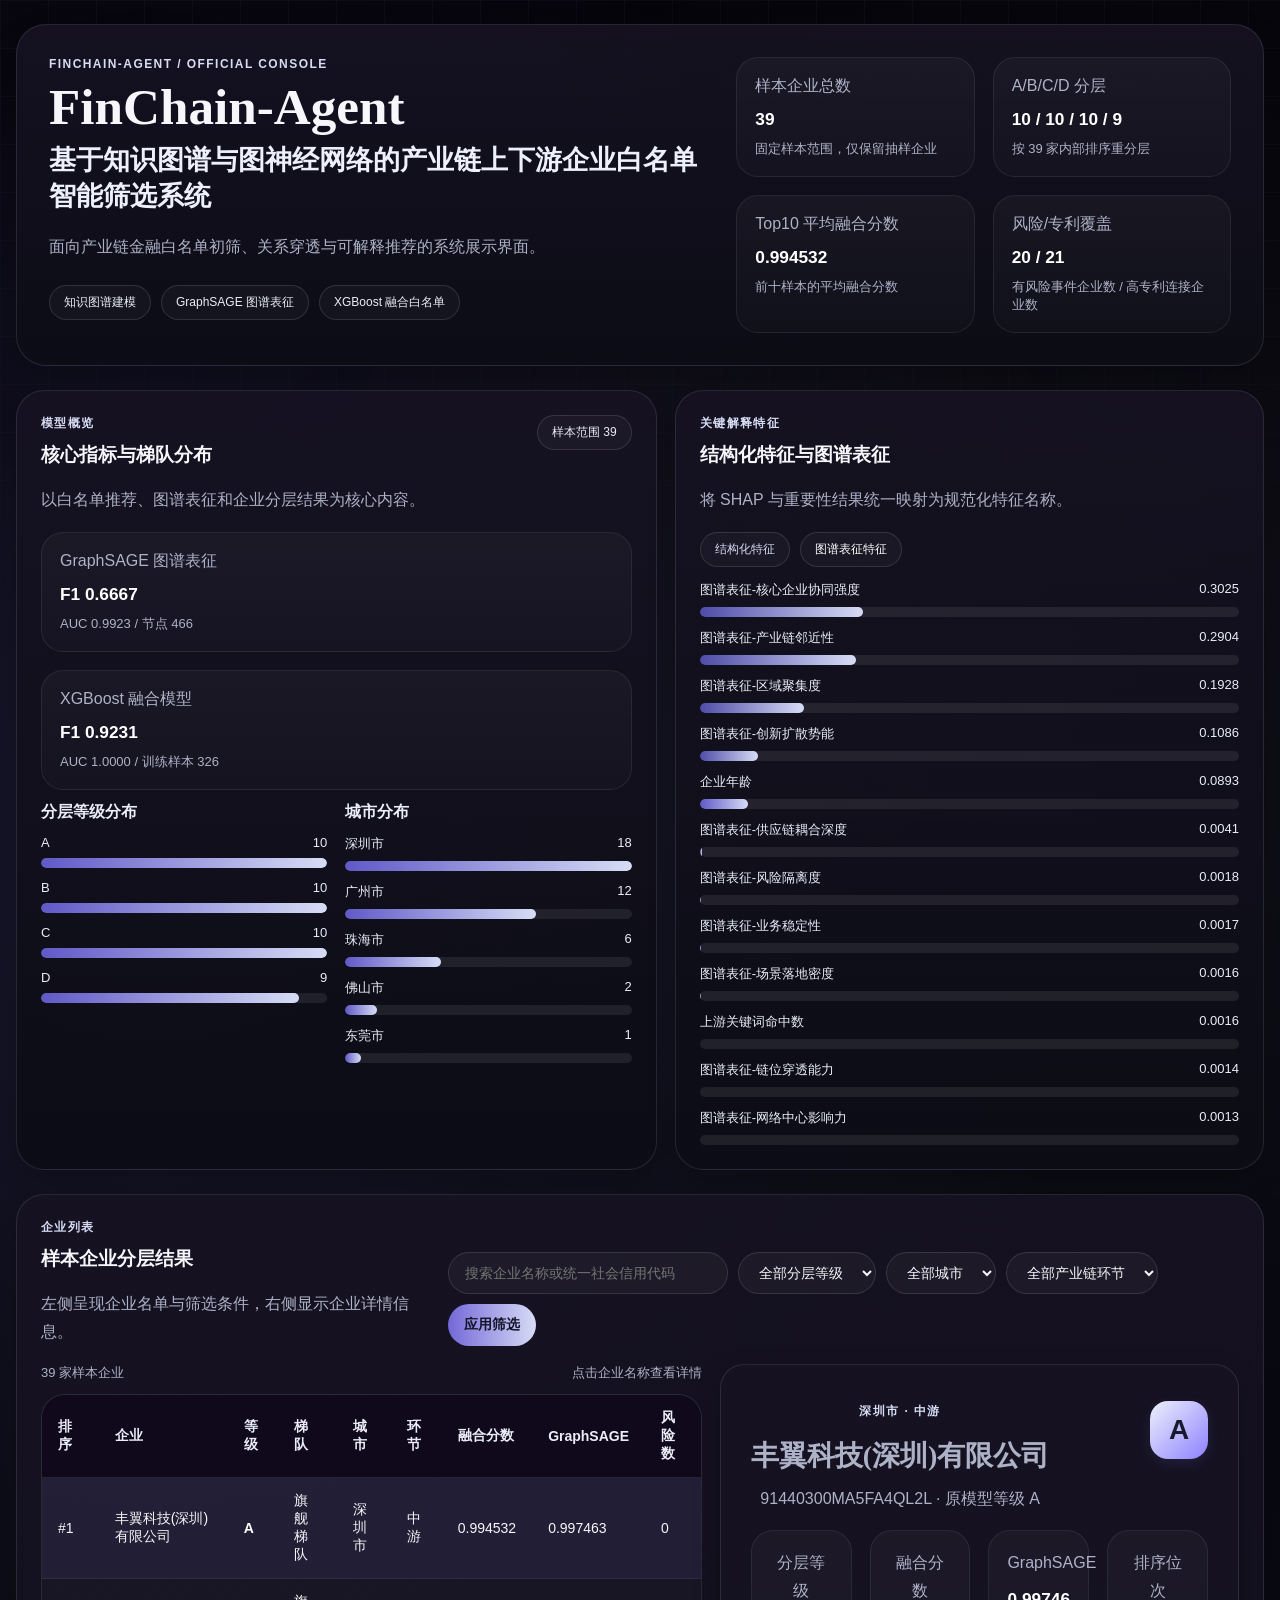
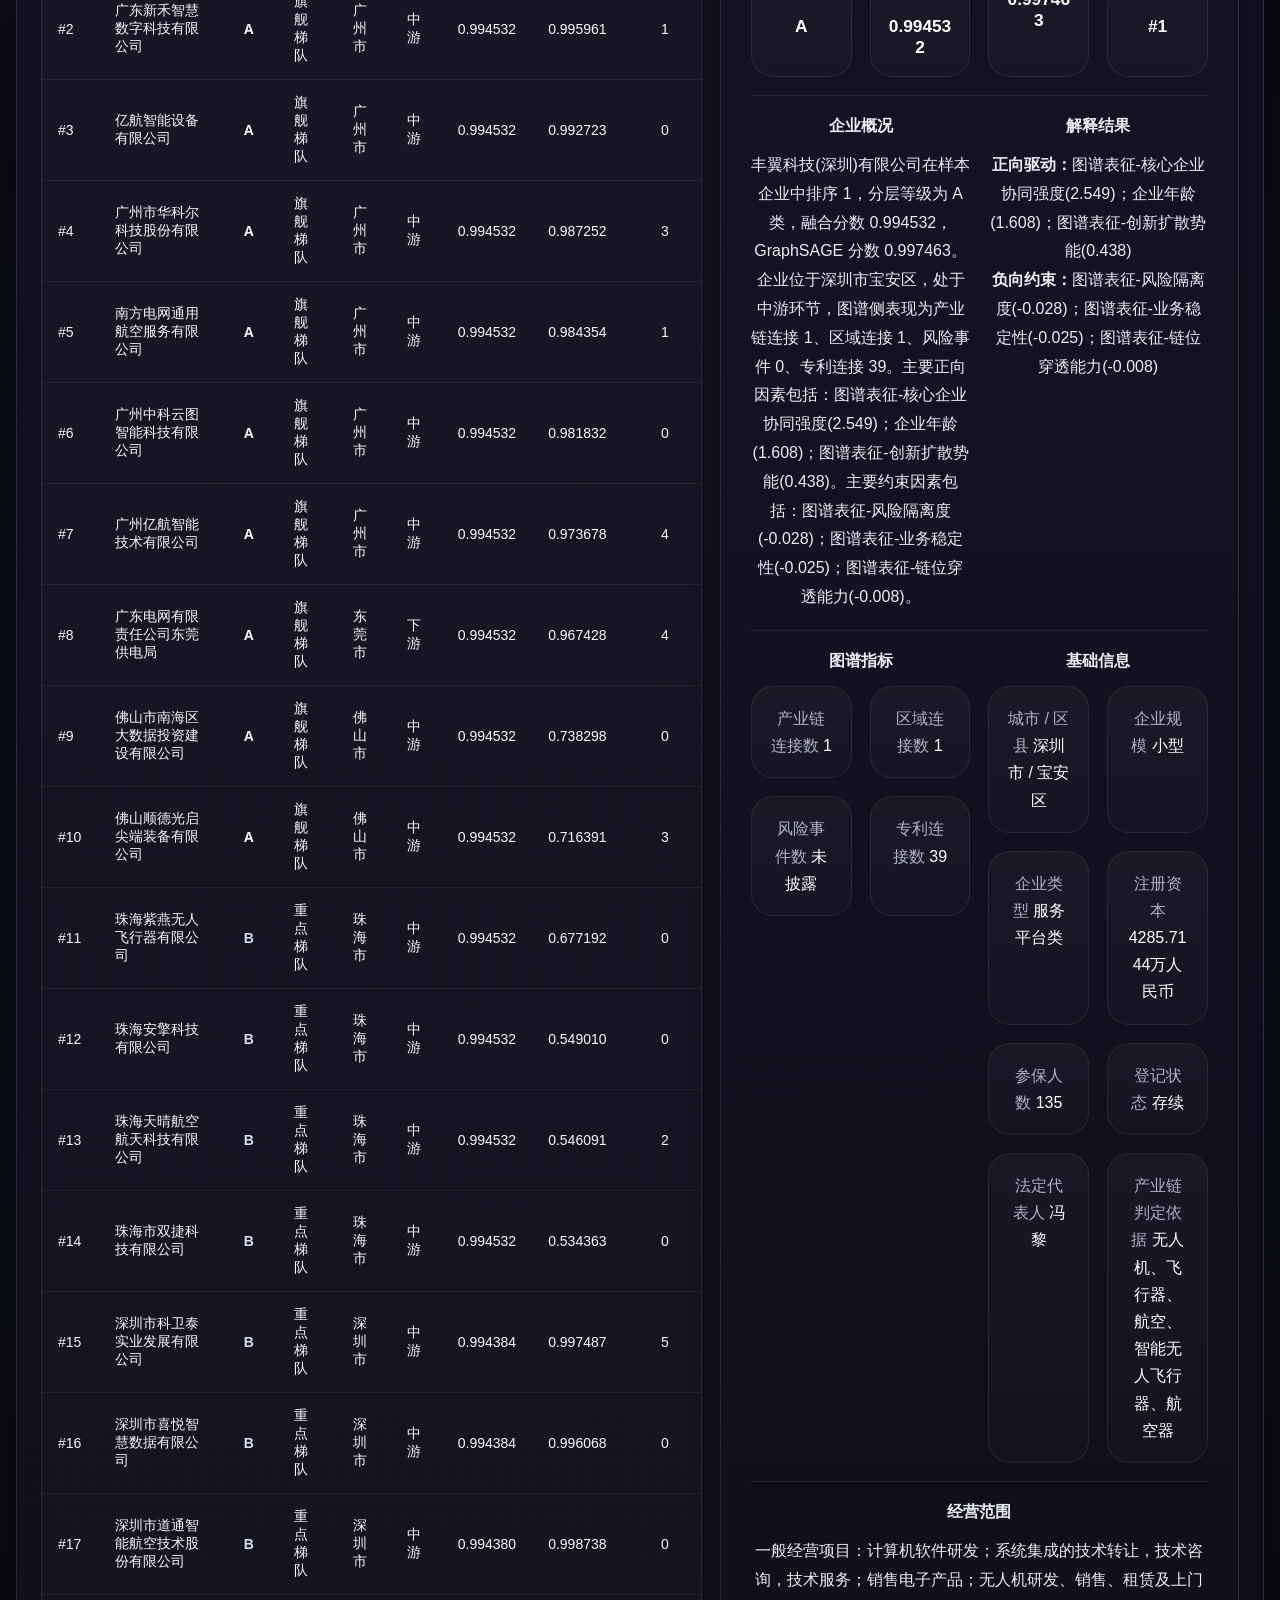
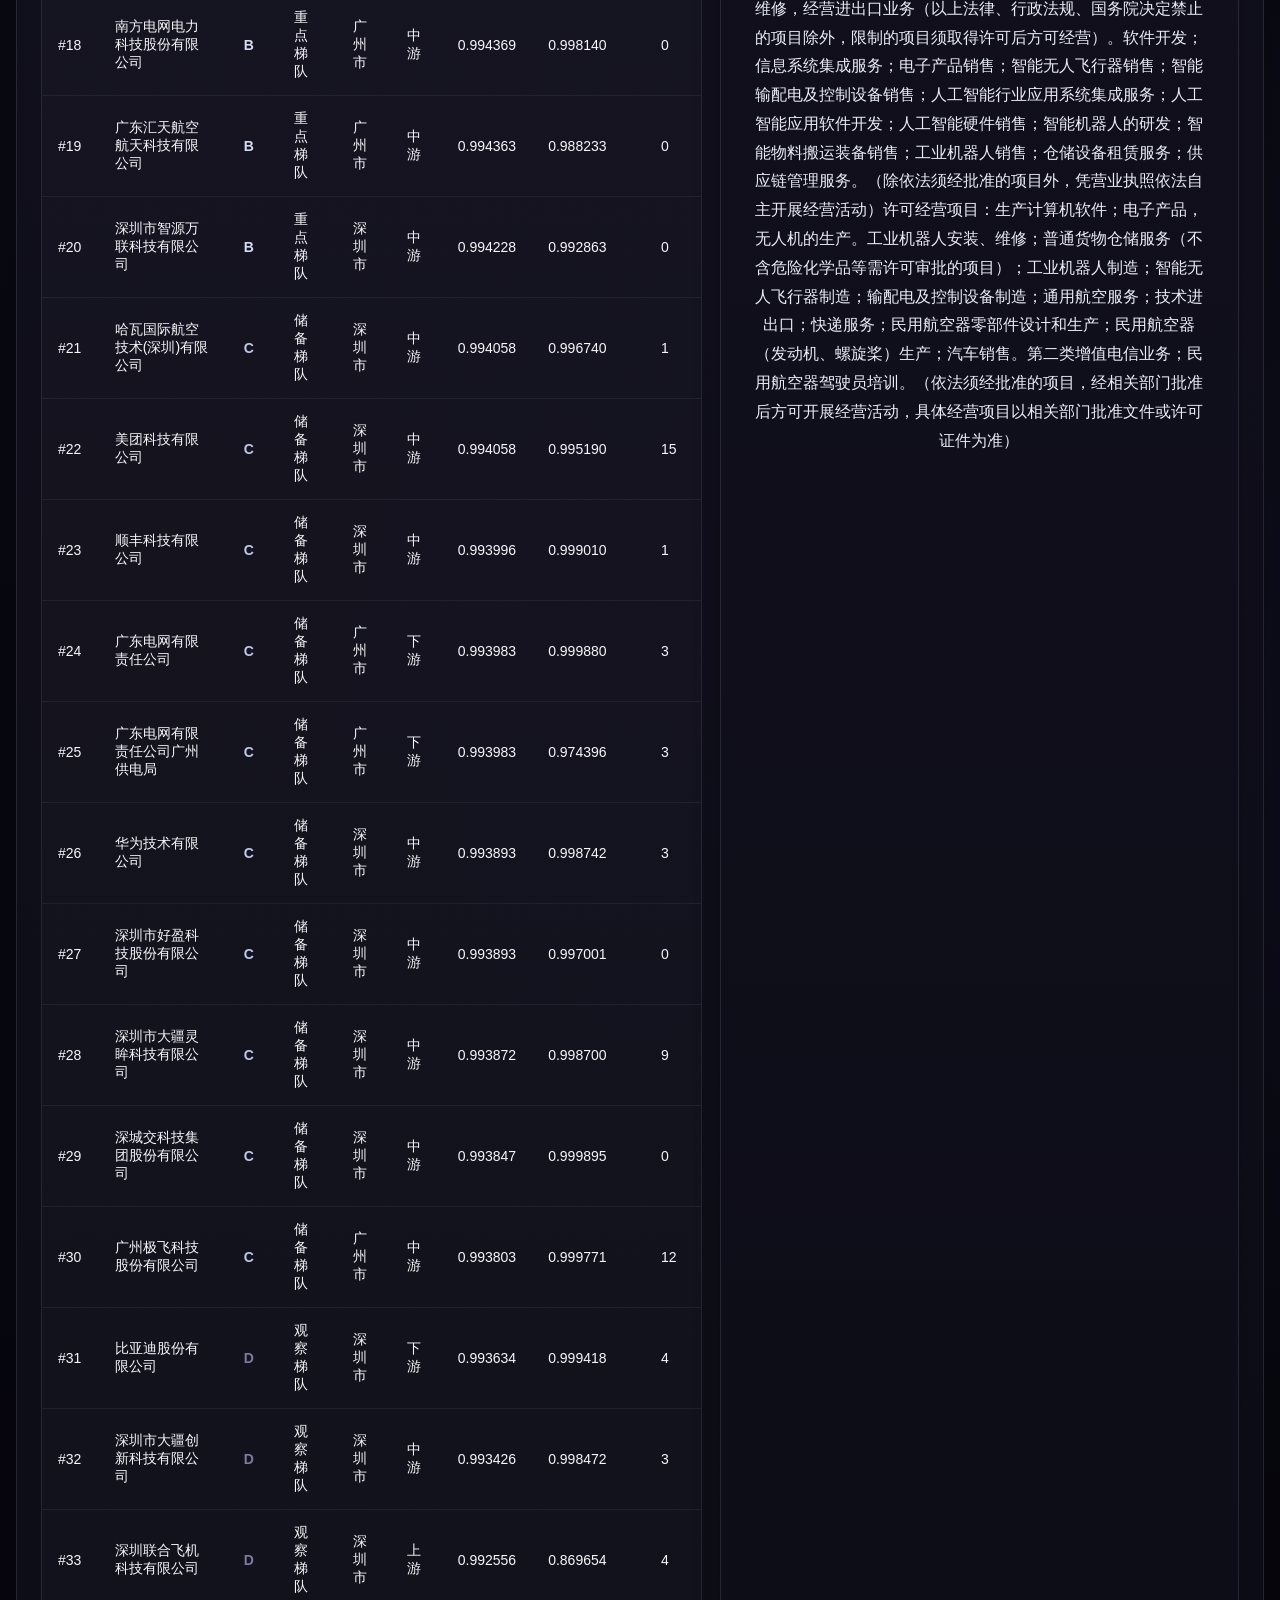
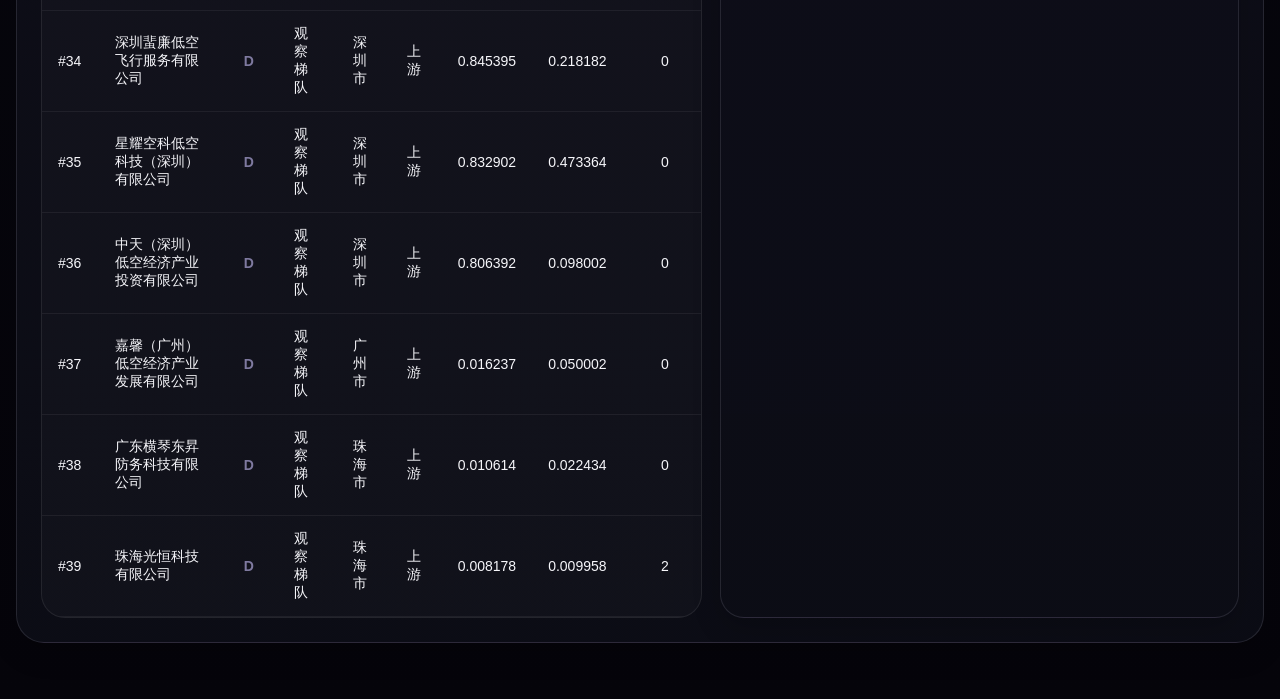
==== prototype_app/site/index.html @ d61d512c "Initial FinChain-Agent Pages release" ====
<!doctype html>
<html lang="zh-CN">
  <head>
    <meta charset="utf-8" />
    <meta name="viewport" content="width=device-width, initial-scale=1" />
    <title>FinChain-Agent 正式版展示台</title>
    <link rel="stylesheet" href="./styles.css" />
  </head>
  <body>
    <div class="backdrop">
      <div class="aurora aurora-a"></div>
      <div class="aurora aurora-b"></div>
      <div class="noise-overlay"></div>
      <div class="grid-overlay"></div>
    </div>

    <main class="page-shell">
      <section class="hero glass-surface glass-surface--hero" data-glass data-glass-mode="static">
        <div class="hero-copy">
          <p class="eyebrow">FinChain-Agent / Official Console</p>
          <h1>FinChain-Agent</h1>
          <h2>基于知识图谱与图神经网络的产业链上下游企业白名单智能筛选系统</h2>
          <p class="hero-text">
            面向产业链金融白名单初筛、关系穿透与可解释推荐的系统展示界面。
          </p>
          <div class="hero-tags">
            <span>知识图谱建模</span>
            <span>GraphSAGE 图谱表征</span>
            <span>XGBoost 融合白名单</span>
          </div>
        </div>
        <div class="hero-panel">
          <div id="summary-cards" class="summary-grid"></div>
        </div>
      </section>

      <section class="top-grid">
        <article class="panel glass-surface" data-glass data-glass-mode="lite">
          <div class="panel-head">
            <div>
              <p class="panel-kicker">模型概览</p>
              <h3>核心指标与梯队分布</h3>
              <p class="panel-desc">以白名单推荐、图谱表征和企业分层结果为核心内容。</p>
            </div>
            <div class="panel-chip">样本范围 <span id="sample-size-chip">39</span></div>
          </div>

          <div id="metric-panels" class="metric-panels"></div>

          <div class="overview-split">
            <section class="mini-section">
              <h4>分层等级分布</h4>
              <div id="demo-level-distribution" class="bar-list"></div>
            </section>
            <section class="mini-section">
              <h4>城市分布</h4>
              <div id="city-distribution" class="bar-list"></div>
            </section>
          </div>
        </article>

        <article class="panel glass-surface" data-glass data-glass-mode="lite">
          <div class="panel-head">
            <div>
              <p class="panel-kicker">关键解释特征</p>
              <h3>结构化特征与图谱表征</h3>
              <p class="panel-desc">将 SHAP 与重要性结果统一映射为规范化特征名称。</p>
            </div>
          </div>
          <div class="legend-row">
            <span class="legend-pill legend-structured">结构化特征</span>
            <span class="legend-pill legend-graph">图谱表征特征</span>
          </div>
          <div id="feature-importance" class="bar-list feature-list"></div>
        </article>
      </section>

      <section class="bottom-grid">
        <article class="panel glass-surface" data-glass data-glass-mode="static">
          <div class="panel-head filter-head">
            <div>
              <p class="panel-kicker">企业列表</p>
              <h3>样本企业分层结果</h3>
              <p class="panel-desc">左侧呈现企业名单与筛选条件，右侧显示企业详情信息。</p>
            </div>
            <form id="filter-form" class="filter-form">
              <input id="search-input" type="search" placeholder="搜索企业名称或统一社会信用代码" />
              <select id="level-select">
                <option value="">全部分层等级</option>
              </select>
              <select id="city-select">
                <option value="">全部城市</option>
              </select>
              <select id="chain-select">
                <option value="">全部产业链环节</option>
              </select>
              <button type="submit">应用筛选</button>
            </form>
          </div>

          <div class="content-grid">
            <div class="table-panel">
              <div class="table-meta">
                <span id="table-count">0 家样本企业</span>
                <span>点击企业名称查看详情</span>
              </div>
              <div class="table-wrap">
                <table>
                  <thead>
                    <tr>
                      <th>排序</th>
                      <th>企业</th>
                      <th>等级</th>
                      <th>梯队</th>
                      <th>城市</th>
                      <th>环节</th>
                      <th>融合分数</th>
                      <th>GraphSAGE</th>
                      <th>风险数</th>
                    </tr>
                  </thead>
                  <tbody id="company-table-body"></tbody>
                </table>
              </div>
            </div>

            <aside class="detail-panel glass-surface glass-surface--detail" data-glass data-glass-mode="lite">
              <div id="company-detail" class="detail-state">请选择左侧企业查看详情。</div>
            </aside>
          </div>
        </article>
      </section>
    </main>

    <template id="detail-template">
      <div class="detail-card">
        <div class="detail-header">
          <div>
            <p class="detail-eyebrow"></p>
            <h3 class="detail-title"></h3>
            <p class="detail-subtitle"></p>
          </div>
          <div class="level-badge"></div>
        </div>

        <div class="detail-metrics"></div>

        <section class="detail-section detail-section--summary">
          <div>
            <h4>企业概况</h4>
            <p class="detail-report"></p>
          </div>
          <div>
            <h4>解释结果</h4>
            <p><strong>正向驱动：</strong><span class="detail-positive"></span></p>
            <p><strong>负向约束：</strong><span class="detail-negative"></span></p>
          </div>
        </section>

        <section class="detail-section detail-section--split">
          <div>
            <h4>图谱指标</h4>
            <div class="graph-grid"></div>
          </div>
          <div>
            <h4>基础信息</h4>
            <div class="info-grid"></div>
          </div>
        </section>

        <section class="detail-section">
          <h4>经营范围</h4>
          <p class="detail-scope"></p>
        </section>
      </div>
    </template>

    <script>
      window.APP_DATA_MODE = window.APP_DATA_MODE || "static";
      window.APP_API_BASE = window.APP_API_BASE || "";
      window.APP_STATIC_BASE = window.APP_STATIC_BASE || ".";
    </script>
    <script src="./app.js"></script>
  </body>
</html>
---- prototype_app/site/styles.css ----
:root {
  --bg: #07040d;
  --bg-2: #12081d;
  --panel: rgba(14, 12, 24, 0.7);
  --panel-strong: rgba(18, 15, 30, 0.84);
  --text: #f7f7fb;
  --muted: #aeb2c7;
  --line: rgba(219, 223, 246, 0.12);
  --white-glow: rgba(255, 255, 255, 0.24);
  --violet: #8d82ff;
  --violet-2: #d7dcf5;
  --violet-3: #6059c7;
  --silver: #eaedf8;
  --soft-blue: #bfc8ea;
  --danger: #7f7aa0;
  --shadow: 0 24px 70px rgba(0, 0, 0, 0.42);
}

* {
  box-sizing: border-box;
}

html,
body {
  min-height: 100%;
}

body {
  margin: 0;
  font-family: "PingFang SC", "Noto Sans SC", "Helvetica Neue", sans-serif;
  color: var(--text);
  background:
    radial-gradient(circle at 12% 15%, rgba(141, 130, 255, 0.12), transparent 20%),
    radial-gradient(circle at 82% 12%, rgba(240, 243, 255, 0.04), transparent 16%),
    radial-gradient(circle at 78% 72%, rgba(96, 89, 199, 0.08), transparent 20%),
    linear-gradient(180deg, #05040a 0%, #0a0c14 42%, #05040a 100%);
}

.backdrop {
  position: fixed;
  inset: 0;
  pointer-events: none;
  overflow: hidden;
}

.aurora {
  position: absolute;
  border-radius: 999px;
  filter: blur(84px);
  opacity: 0.06;
}

.aurora-a {
  width: 420px;
  height: 420px;
  top: 50px;
  left: -60px;
  background: rgba(141, 130, 255, 0.24);
}

.aurora-b {
  width: 360px;
  height: 360px;
  right: -20px;
  top: 180px;
  background: rgba(215, 220, 245, 0.08);
}

.noise-overlay {
  position: absolute;
  inset: 0;
  opacity: 0.004;
  background-image:
    radial-gradient(circle at 20% 20%, white 0.7px, transparent 0.7px),
    radial-gradient(circle at 80% 70%, white 0.7px, transparent 0.7px);
  background-size: 24px 24px, 32px 32px;
}

.grid-overlay {
  position: absolute;
  inset: 0;
  background-image:
    linear-gradient(rgba(222, 226, 245, 0.045) 1px, transparent 1px),
    linear-gradient(90deg, rgba(222, 226, 245, 0.045) 1px, transparent 1px);
  background-size: 48px 48px;
  mask-image: linear-gradient(180deg, rgba(0,0,0,0.7), transparent 90%);
}

.page-shell {
  position: relative;
  width: min(1480px, calc(100vw - 32px));
  margin: 0 auto;
  padding: 24px 0 56px;
}

.glass-surface {
  position: relative;
  overflow: hidden;
  isolation: isolate;
}

.glass-surface--fallback {
  background: linear-gradient(180deg, rgba(22, 18, 34, 0.92), rgba(12, 13, 22, 0.96));
  border: 1px solid rgba(255, 255, 255, 0.14);
  box-shadow:
    inset 0 1px 0 rgba(255, 255, 255, 0.08),
    0 8px 20px rgba(0, 0, 0, 0.16);
}

.hero,
.panel,
.detail-panel {
  border: 1px solid var(--line);
  box-shadow: 0 10px 28px rgba(0, 0, 0, 0.18);
}

.hero,
.top-grid,
.bottom-grid,
.content-grid,
.overview-split,
.metric-panels,
.summary-grid,
.detail-metrics,
.detail-section--summary,
.detail-section--split,
.graph-grid,
.info-grid {
  display: grid;
  gap: 18px;
}

.hero {
  grid-template-columns: minmax(0, 1.15fr) minmax(360px, 0.85fr);
  border-radius: 30px;
  padding: 32px;
  margin-bottom: 24px;
}

.hero-copy {
  padding-right: 12px;
}

.eyebrow,
.panel-kicker,
.detail-eyebrow {
  margin: 0 0 10px;
  color: var(--violet-2);
  letter-spacing: 0.12em;
  text-transform: uppercase;
  font-size: 12px;
  font-weight: 700;
}

.hero h1,
.hero h2,
.panel h3,
.detail-title {
  margin: 0;
  font-family: "STSong", "Songti SC", serif;
}

.hero h1 {
  font-size: clamp(34px, 4vw, 60px);
  line-height: 1;
}

.hero h2 {
  margin-top: 10px;
  font-size: clamp(22px, 2.1vw, 30px);
  line-height: 1.35;
  color: #edf0fb;
  max-width: 920px;
}

.hero-text,
.panel-desc {
  margin: 18px 0 0;
  color: var(--muted);
  line-height: 1.75;
}

.hero-tags {
  display: flex;
  flex-wrap: wrap;
  gap: 10px;
  margin-top: 24px;
}

.hero-tags span,
.panel-chip,
.legend-pill {
  padding: 8px 14px;
  border-radius: 999px;
  border: 1px solid rgba(255, 255, 255, 0.12);
  background: rgba(255, 255, 255, 0.03);
  color: var(--silver);
  font-size: 12px;
}

.summary-grid {
  grid-template-columns: repeat(2, minmax(0, 1fr));
  height: 100%;
}

.summary-card,
.metric-card,
.info-item,
.metric-pill {
  border-radius: 22px;
  padding: 18px;
  border: 1px solid rgba(235, 237, 248, 0.08);
  background: linear-gradient(180deg, rgba(255,255,255,0.035), rgba(255,255,255,0.02));
}

.summary-card .label,
.metric-card .title,
.metric-pill .label,
.info-item .key {
  color: var(--muted);
}

.summary-card .value,
.metric-card .value,
.metric-pill .value {
  margin-top: 12px;
  font-size: clamp(17px, 1.35vw, 24px);
  font-weight: 800;
  color: white;
  line-height: 1.22;
  overflow-wrap: anywhere;
  word-break: break-word;
  hyphens: auto;
  font-variant-numeric: tabular-nums;
}

.summary-card .hint,
.metric-card .hint {
  margin-top: 10px;
  color: var(--muted);
  font-size: 13px;
}

.top-grid {
  grid-template-columns: minmax(0, 1fr) minmax(360px, 0.92fr);
  margin-bottom: 24px;
}

.bottom-grid {
  grid-template-columns: 1fr;
}

.panel {
  border-radius: 28px;
  padding: 24px;
}

.panel-head {
  display: flex;
  align-items: flex-start;
  justify-content: space-between;
  gap: 16px;
  margin-bottom: 18px;
}

.overview-split {
  grid-template-columns: repeat(2, minmax(0, 1fr));
  margin-top: 12px;
}

.mini-section h4,
.detail-section h4 {
  margin: 0 0 12px;
  color: var(--silver);
}

.legend-row {
  display: flex;
  gap: 10px;
  margin-bottom: 14px;
}

.legend-structured {
  color: var(--violet-2);
}

.legend-graph {
  color: white;
}

.bar-list {
  display: flex;
  flex-direction: column;
  gap: 12px;
}

.bar-row {
  display: grid;
  gap: 8px;
}

.bar-meta {
  display: flex;
  justify-content: space-between;
  gap: 8px;
  font-size: 13px;
  color: var(--silver);
}

.bar-track {
  width: 100%;
  height: 10px;
  border-radius: 999px;
  background: rgba(255, 255, 255, 0.08);
  overflow: hidden;
}

.bar-fill {
  height: 100%;
  border-radius: inherit;
  background: linear-gradient(90deg, var(--violet-3), var(--violet-2));
}

.bar-fill.graph {
  background: linear-gradient(90deg, #4f4ca8, #d7dcf5);
}

.filter-head {
  align-items: end;
}

.filter-form {
  display: flex;
  flex-wrap: wrap;
  gap: 10px;
}

.filter-form input,
.filter-form select,
.filter-form button {
  height: 42px;
  border-radius: 999px;
  border: 1px solid rgba(255, 255, 255, 0.12);
  padding: 0 16px;
  font-size: 14px;
  background: rgba(255, 255, 255, 0.04);
  color: var(--text);
}

.filter-form input {
  min-width: 280px;
}

.filter-form button {
  background: linear-gradient(90deg, #7368d8, #d7dcf5);
  color: #121528;
  border: none;
  cursor: pointer;
  font-weight: 700;
}

.content-grid {
  grid-template-columns: minmax(0, 1.12fr) minmax(360px, 0.88fr);
}

.table-meta {
  display: flex;
  justify-content: space-between;
  gap: 12px;
  margin-bottom: 12px;
  color: var(--muted);
  font-size: 13px;
}

.table-wrap {
  overflow: auto;
  border: 1px solid rgba(255, 255, 255, 0.08);
  border-radius: 24px;
  background: rgba(255, 255, 255, 0.025);
}

table {
  width: 100%;
  border-collapse: collapse;
}

th,
td {
  text-align: left;
  padding: 14px 16px;
  border-bottom: 1px solid rgba(255, 255, 255, 0.06);
  font-size: 14px;
}

th {
  position: sticky;
  top: 0;
  background: rgba(17, 10, 28, 0.96);
  color: var(--silver);
  z-index: 1;
}

tbody tr {
  cursor: pointer;
  transition: background 120ms ease;
}

tbody tr:hover,
tbody tr.active {
  background: rgba(141, 130, 255, 0.08);
}

td.level-a,
td.level-b,
td.level-c,
td.level-d {
  font-weight: 800;
}

td.level-a {
  color: white;
}

td.level-b {
  color: var(--violet-2);
}

td.level-c {
  color: var(--soft-blue);
}

td.level-d {
  color: var(--danger);
}

.detail-panel {
  border-radius: 24px;
  padding: 18px;
}

.detail-state,
.empty-state,
.empty-row {
  color: var(--muted);
  text-align: center;
  padding: 18px 12px;
}

.detail-state {
  min-height: 360px;
  display: flex;
  align-items: center;
  justify-content: center;
  line-height: 1.7;
}

.detail-card {
  display: grid;
  gap: 18px;
}

.detail-header {
  display: flex;
  justify-content: space-between;
  gap: 14px;
  align-items: flex-start;
}

.detail-title {
  font-size: 28px;
}

.detail-subtitle {
  margin: 6px 0 0;
  color: var(--muted);
  overflow-wrap: anywhere;
}

.level-badge {
  min-width: 58px;
  height: 58px;
  border-radius: 18px;
  display: grid;
  place-items: center;
  background: linear-gradient(135deg, #edf0fb, var(--violet));
  box-shadow: 0 4px 14px rgba(141, 130, 255, 0.12);
  color: #171a2c;
  font-weight: 900;
  font-size: 28px;
}

.detail-metrics {
  grid-template-columns: repeat(4, minmax(0, 1fr));
}

.detail-section {
  border-top: 1px solid rgba(255, 255, 255, 0.08);
  padding-top: 16px;
}

.detail-section p {
  margin: 0;
  color: var(--silver);
  line-height: 1.8;
  overflow-wrap: anywhere;
}

.metric-pill,
.info-item {
  min-width: 0;
}

.detail-section--summary,
.detail-section--split {
  grid-template-columns: repeat(2, minmax(0, 1fr));
  align-items: start;
}

.graph-grid,
.info-grid {
  grid-template-columns: repeat(2, minmax(0, 1fr));
}

.info-item .val {
  line-height: 1.55;
  word-break: break-word;
  color: white;
  overflow-wrap: anywhere;
}

@media (max-width: 1180px) {
  .hero,
  .top-grid,
  .content-grid,
  .overview-split,
  .detail-section--summary,
  .detail-section--split {
    grid-template-columns: 1fr;
  }

  .detail-metrics {
    grid-template-columns: repeat(2, minmax(0, 1fr));
  }
}

@media (max-width: 720px) {
  .page-shell {
    width: min(100vw - 20px, 100%);
    padding-top: 14px;
  }

  .hero,
  .panel,
  .detail-panel {
    border-radius: 22px;
    padding: 18px;
  }

  .summary-grid,
  .metric-panels,
  .detail-metrics,
  .graph-grid,
  .info-grid {
    grid-template-columns: 1fr;
  }

  .filter-form input {
    min-width: 100%;
  }
}
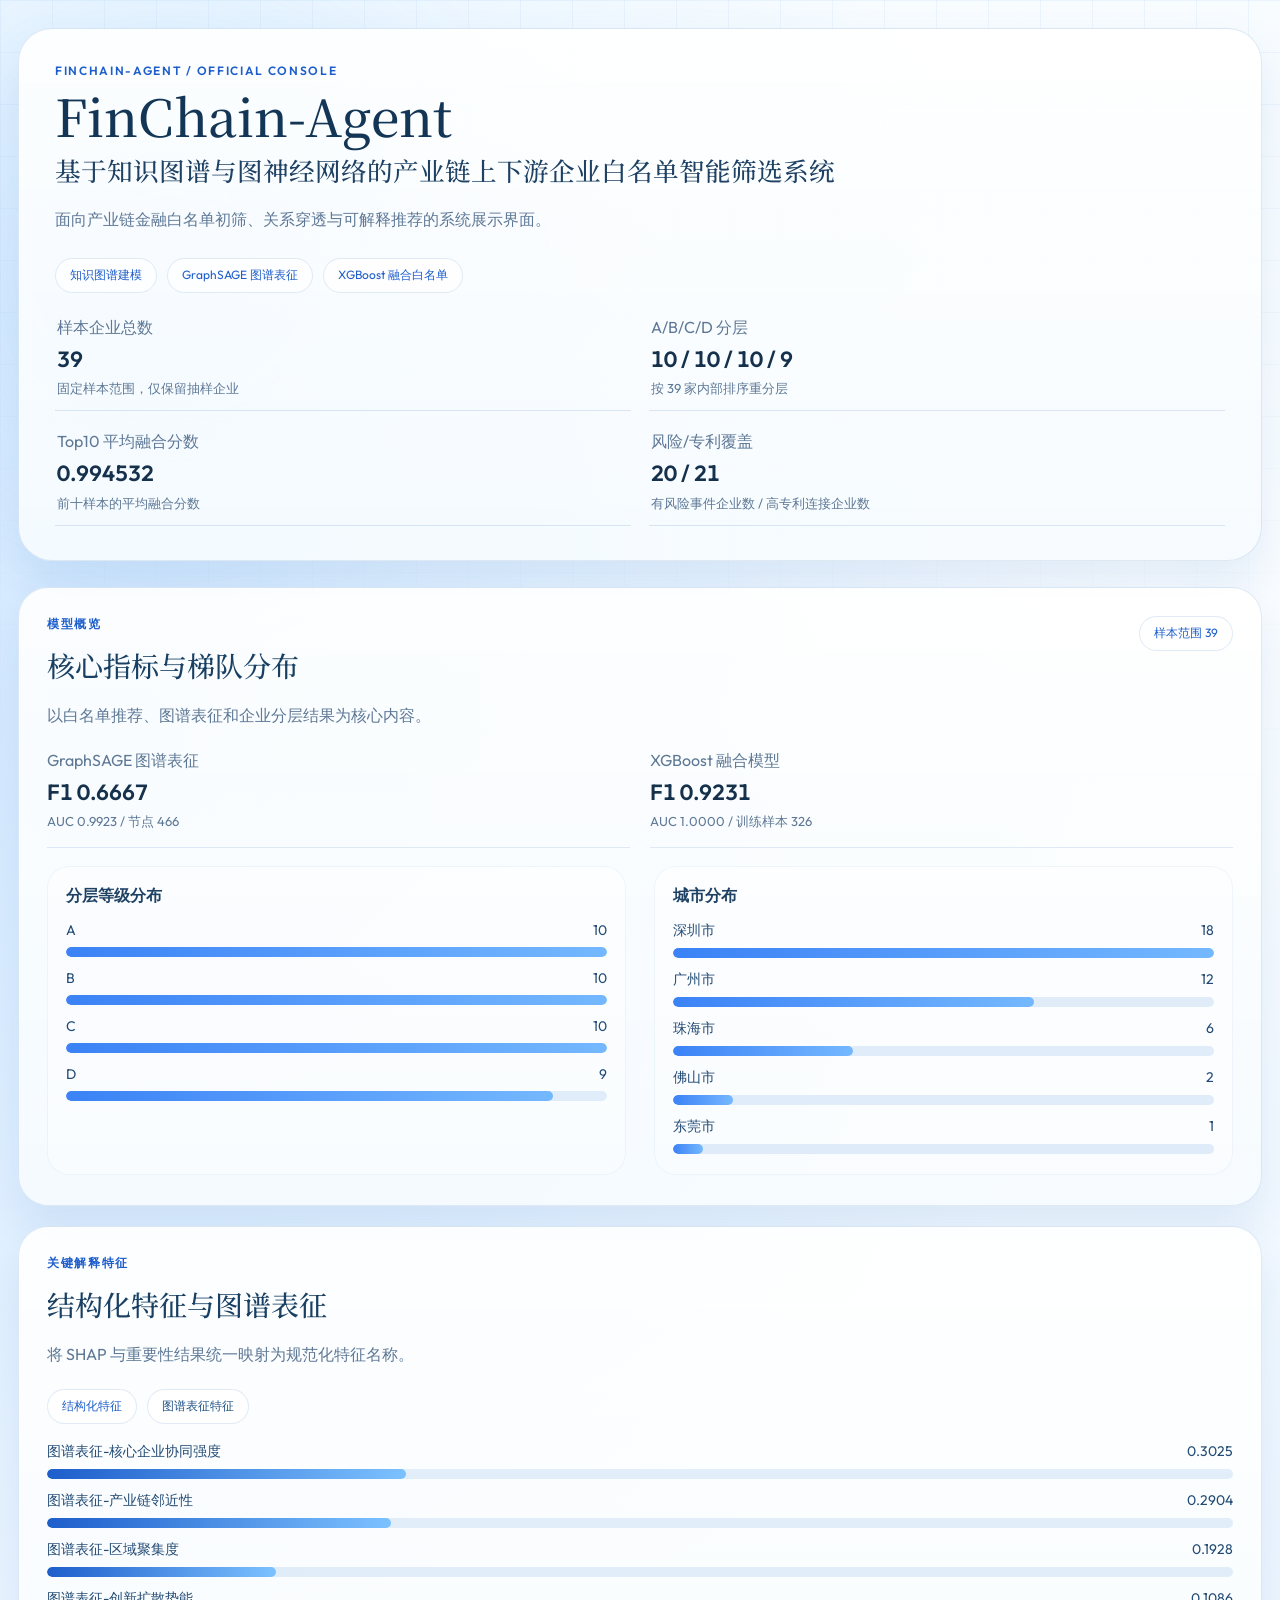
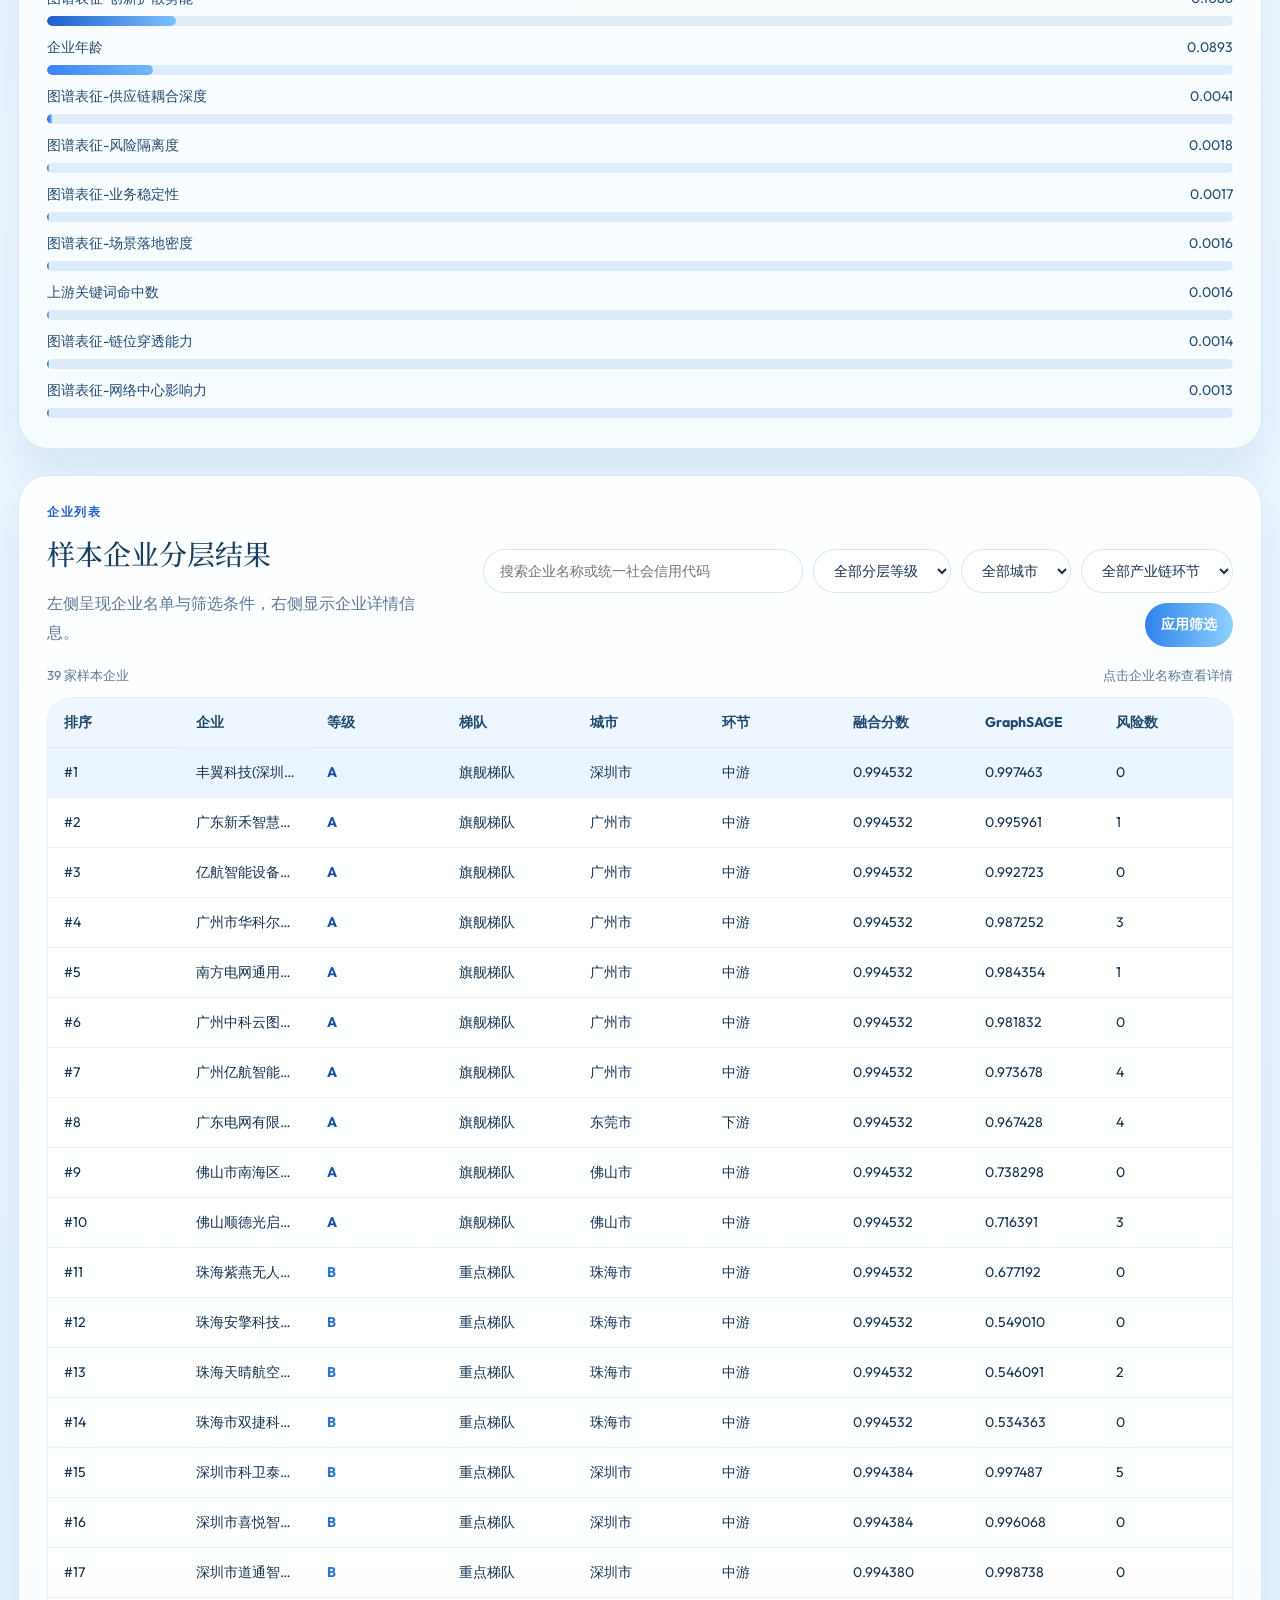
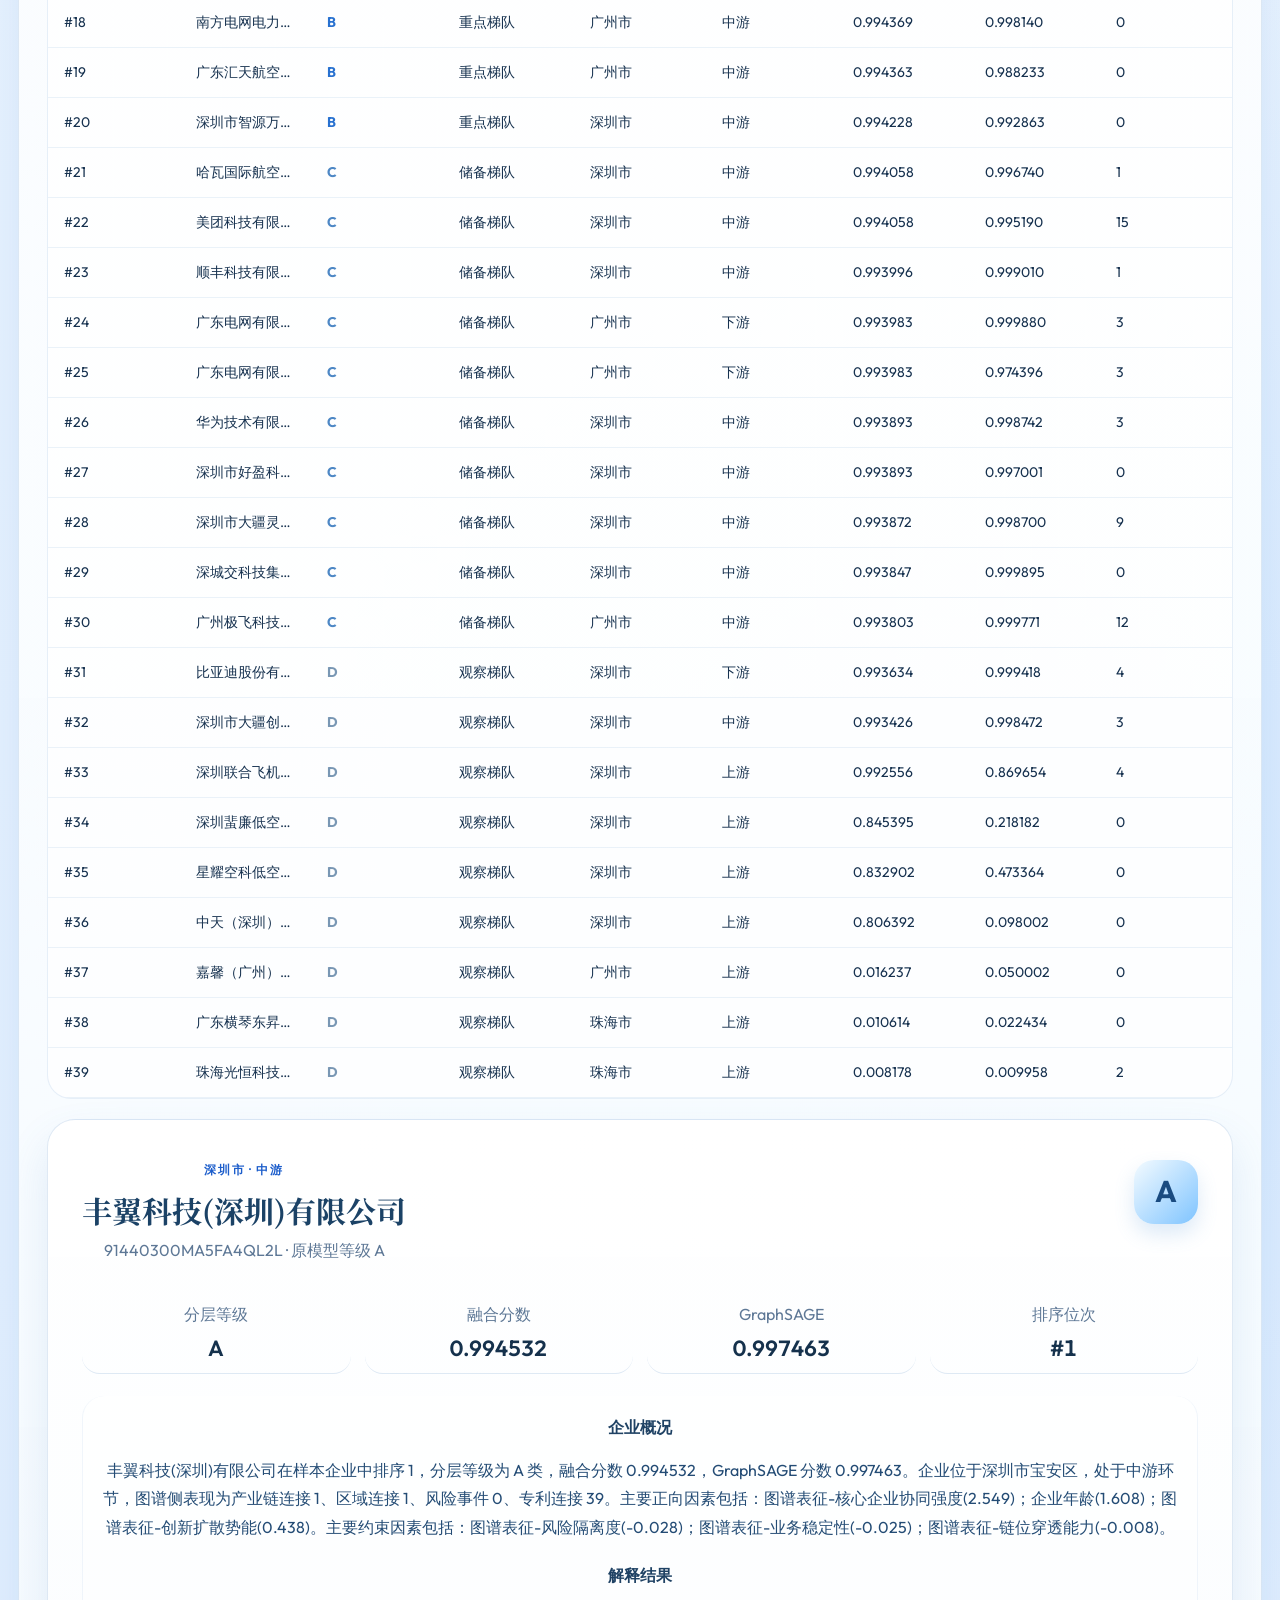
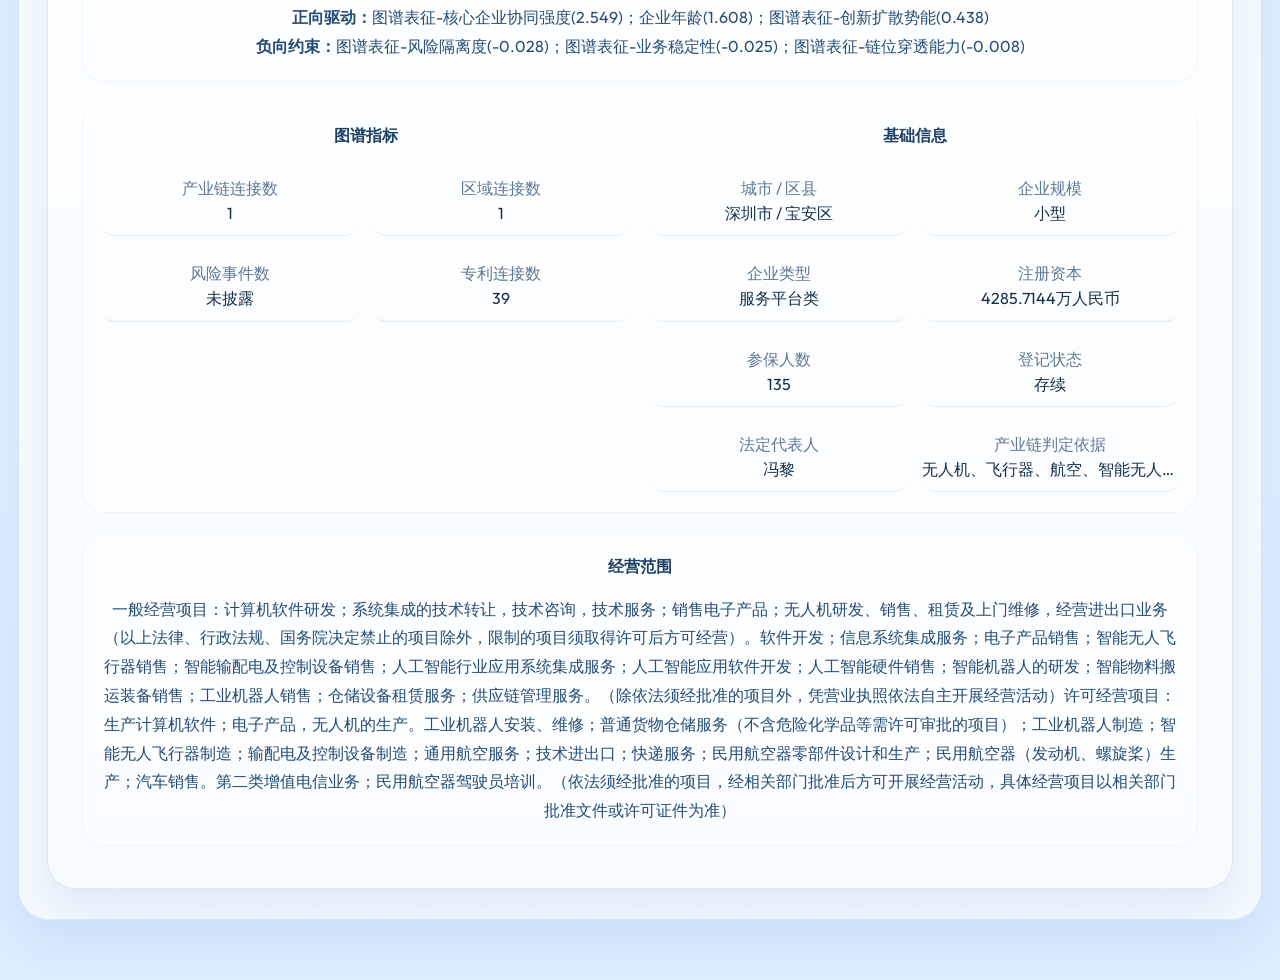
==== commit c09a0d56: "Refine blue layout and widen key sections" ====
--- a/prototype_app/site/index.html
+++ b/prototype_app/site/index.html
@@ -4,6 +4,12 @@
     <meta charset="utf-8" />
     <meta name="viewport" content="width=device-width, initial-scale=1" />
     <title>FinChain-Agent 正式版展示台</title>
+    <link rel="preconnect" href="https://fonts.googleapis.com" />
+    <link rel="preconnect" href="https://fonts.gstatic.com" crossorigin />
+    <link
+      href="https://fonts.googleapis.com/css2?family=Noto+Serif+SC:wght@400;500;600&family=Outfit:wght@300;400;500;600;700&display=swap"
+      rel="stylesheet"
+    />
     <link rel="stylesheet" href="./styles.css" />
   </head>
   <body>
@@ -35,7 +41,7 @@
       </section>
 
       <section class="top-grid">
-        <article class="panel glass-surface" data-glass data-glass-mode="lite">
+        <article class="panel panel--overview glass-surface" data-glass data-glass-mode="lite">
           <div class="panel-head">
             <div>
               <p class="panel-kicker">模型概览</p>
@@ -59,7 +65,7 @@
           </div>
         </article>
 
-        <article class="panel glass-surface" data-glass data-glass-mode="lite">
+        <article class="panel panel--insight glass-surface" data-glass data-glass-mode="lite">
           <div class="panel-head">
             <div>
               <p class="panel-kicker">关键解释特征</p>
--- a/prototype_app/site/styles.css
+++ b/prototype_app/site/styles.css
@@ -1,19 +1,20 @@
 :root {
-  --bg: #07040d;
-  --bg-2: #12081d;
-  --panel: rgba(14, 12, 24, 0.7);
-  --panel-strong: rgba(18, 15, 30, 0.84);
-  --text: #f7f7fb;
-  --muted: #aeb2c7;
-  --line: rgba(219, 223, 246, 0.12);
-  --white-glow: rgba(255, 255, 255, 0.24);
-  --violet: #8d82ff;
-  --violet-2: #d7dcf5;
-  --violet-3: #6059c7;
-  --silver: #eaedf8;
-  --soft-blue: #bfc8ea;
-  --danger: #7f7aa0;
-  --shadow: 0 24px 70px rgba(0, 0, 0, 0.42);
+  --bg: #eef6ff;
+  --bg-2: #d9ebff;
+  --panel: rgba(255, 255, 255, 0.8);
+  --panel-strong: rgba(255, 255, 255, 0.92);
+  --text: #16314f;
+  --muted: #5e7896;
+  --line: rgba(80, 134, 191, 0.18);
+  --line-strong: rgba(80, 134, 191, 0.32);
+  --blue: #3b82f6;
+  --blue-2: #74b8ff;
+  --blue-3: #1d5ecb;
+  --ice: #f7fbff;
+  --sky: #d8ecff;
+  --soft: #90aeca;
+  --danger: #6d8aa8;
+  --shadow: 0 22px 44px rgba(79, 135, 196, 0.14);
 }
 
 * {
@@ -27,13 +28,13 @@
 
 body {
   margin: 0;
-  font-family: "PingFang SC", "Noto Sans SC", "Helvetica Neue", sans-serif;
+  font-family: "Outfit", "Avenir Next", "PingFang SC", "Noto Sans SC", sans-serif;
   color: var(--text);
   background:
-    radial-gradient(circle at 12% 15%, rgba(141, 130, 255, 0.12), transparent 20%),
-    radial-gradient(circle at 82% 12%, rgba(240, 243, 255, 0.04), transparent 16%),
-    radial-gradient(circle at 78% 72%, rgba(96, 89, 199, 0.08), transparent 20%),
-    linear-gradient(180deg, #05040a 0%, #0a0c14 42%, #05040a 100%);
+    radial-gradient(circle at 8% 12%, rgba(116, 184, 255, 0.24), transparent 20%),
+    radial-gradient(circle at 84% 10%, rgba(255, 255, 255, 0.7), transparent 18%),
+    radial-gradient(circle at 75% 70%, rgba(130, 189, 255, 0.18), transparent 22%),
+    linear-gradient(180deg, #f5fbff 0%, #eaf4ff 45%, #deedff 100%);
 }
 
 .backdrop {
@@ -46,33 +47,33 @@
 .aurora {
   position: absolute;
   border-radius: 999px;
-  filter: blur(84px);
-  opacity: 0.06;
+  filter: blur(92px);
+  opacity: 0.48;
 }
 
 .aurora-a {
+  width: 460px;
+  height: 460px;
+  top: 36px;
+  left: -60px;
+  background: rgba(125, 191, 255, 0.34);
+}
+
+.aurora-b {
   width: 420px;
   height: 420px;
-  top: 50px;
-  left: -60px;
-  background: rgba(141, 130, 255, 0.24);
-}
-
-.aurora-b {
-  width: 360px;
-  height: 360px;
-  right: -20px;
-  top: 180px;
-  background: rgba(215, 220, 245, 0.08);
+  right: 0;
+  top: 200px;
+  background: rgba(255, 255, 255, 0.46);
 }
 
 .noise-overlay {
   position: absolute;
   inset: 0;
-  opacity: 0.004;
+  opacity: 0.01;
   background-image:
-    radial-gradient(circle at 20% 20%, white 0.7px, transparent 0.7px),
-    radial-gradient(circle at 80% 70%, white 0.7px, transparent 0.7px);
+    radial-gradient(circle at 20% 20%, #7cb3e8 0.6px, transparent 0.6px),
+    radial-gradient(circle at 80% 70%, #7cb3e8 0.6px, transparent 0.6px);
   background-size: 24px 24px, 32px 32px;
 }
 
@@ -80,17 +81,17 @@
   position: absolute;
   inset: 0;
   background-image:
-    linear-gradient(rgba(222, 226, 245, 0.045) 1px, transparent 1px),
-    linear-gradient(90deg, rgba(222, 226, 245, 0.045) 1px, transparent 1px);
-  background-size: 48px 48px;
-  mask-image: linear-gradient(180deg, rgba(0,0,0,0.7), transparent 90%);
+    linear-gradient(rgba(125, 176, 226, 0.11) 1px, transparent 1px),
+    linear-gradient(90deg, rgba(125, 176, 226, 0.11) 1px, transparent 1px);
+  background-size: 52px 52px;
+  mask-image: linear-gradient(180deg, rgba(0, 0, 0, 0.88), transparent 96%);
 }
 
 .page-shell {
   position: relative;
-  width: min(1480px, calc(100vw - 32px));
+  width: min(1720px, calc(100vw - 36px));
   margin: 0 auto;
-  padding: 24px 0 56px;
+  padding: 28px 0 60px;
 }
 
 .glass-surface {
@@ -100,18 +101,18 @@
 }
 
 .glass-surface--fallback {
-  background: linear-gradient(180deg, rgba(22, 18, 34, 0.92), rgba(12, 13, 22, 0.96));
-  border: 1px solid rgba(255, 255, 255, 0.14);
+  background: linear-gradient(180deg, rgba(255, 255, 255, 0.9), rgba(246, 251, 255, 0.92));
+  border: 1px solid rgba(97, 146, 201, 0.16);
   box-shadow:
-    inset 0 1px 0 rgba(255, 255, 255, 0.08),
-    0 8px 20px rgba(0, 0, 0, 0.16);
+    inset 0 1px 0 rgba(255, 255, 255, 0.88),
+    0 12px 26px rgba(111, 163, 223, 0.12);
 }
 
 .hero,
 .panel,
 .detail-panel {
   border: 1px solid var(--line);
-  box-shadow: 0 10px 28px rgba(0, 0, 0, 0.18);
+  box-shadow: var(--shadow);
 }
 
 .hero,
@@ -127,29 +128,29 @@
 .graph-grid,
 .info-grid {
   display: grid;
-  gap: 18px;
+  gap: 20px;
 }
 
 .hero {
-  grid-template-columns: minmax(0, 1.15fr) minmax(360px, 0.85fr);
-  border-radius: 30px;
-  padding: 32px;
-  margin-bottom: 24px;
+  grid-template-columns: minmax(0, 1.15fr) minmax(560px, 0.85fr);
+  border-radius: 34px;
+  padding: 34px 36px;
+  margin-bottom: 26px;
 }
 
 .hero-copy {
-  padding-right: 12px;
+  padding-right: 16px;
 }
 
 .eyebrow,
 .panel-kicker,
 .detail-eyebrow {
-  margin: 0 0 10px;
-  color: var(--violet-2);
-  letter-spacing: 0.12em;
+  margin: 0 0 12px;
+  color: var(--blue-3);
+  letter-spacing: 0.14em;
   text-transform: uppercase;
   font-size: 12px;
-  font-weight: 700;
+  font-weight: 600;
 }
 
 .hero h1,
@@ -157,27 +158,37 @@
 .panel h3,
 .detail-title {
   margin: 0;
-  font-family: "STSong", "Songti SC", serif;
+}
+
+.hero h1,
+.hero h2,
+.panel h3,
+.detail-title {
+  font-family: "Noto Serif SC", "Baskerville", serif;
 }
 
 .hero h1 {
-  font-size: clamp(34px, 4vw, 60px);
+  font-size: clamp(40px, 4vw, 68px);
   line-height: 1;
+  font-weight: 500;
+  color: #143656;
 }
 
 .hero h2 {
-  margin-top: 10px;
-  font-size: clamp(22px, 2.1vw, 30px);
-  line-height: 1.35;
-  color: #edf0fb;
-  max-width: 920px;
+  margin-top: 12px;
+  font-size: clamp(24px, 2vw, 34px);
+  line-height: 1.4;
+  color: #1f4264;
+  max-width: 840px;
+  font-weight: 500;
 }
 
 .hero-text,
 .panel-desc {
-  margin: 18px 0 0;
+  margin: 16px 0 0;
   color: var(--muted);
-  line-height: 1.75;
+  line-height: 1.8;
+  max-width: 760px;
 }
 
 .hero-tags {
@@ -192,25 +203,29 @@
 .legend-pill {
   padding: 8px 14px;
   border-radius: 999px;
-  border: 1px solid rgba(255, 255, 255, 0.12);
-  background: rgba(255, 255, 255, 0.03);
-  color: var(--silver);
+  border: 1px solid rgba(71, 130, 194, 0.16);
+  background: rgba(255, 255, 255, 0.76);
+  color: var(--blue-3);
   font-size: 12px;
+  white-space: nowrap;
+}
+
+.hero-panel {
+  display: flex;
+  align-items: stretch;
 }
 
 .summary-grid {
   grid-template-columns: repeat(2, minmax(0, 1fr));
-  height: 100%;
-}
-
-.summary-card,
-.metric-card,
-.info-item,
-.metric-pill {
-  border-radius: 22px;
-  padding: 18px;
-  border: 1px solid rgba(235, 237, 248, 0.08);
-  background: linear-gradient(180deg, rgba(255,255,255,0.035), rgba(255,255,255,0.02));
+  align-content: space-between;
+  width: 100%;
+  gap: 16px 18px;
+}
+
+.summary-card {
+  padding: 4px 2px 12px;
+  border-bottom: 1px solid rgba(85, 136, 194, 0.18);
+  background: transparent;
 }
 
 .summary-card .label,
@@ -223,27 +238,26 @@
 .summary-card .value,
 .metric-card .value,
 .metric-pill .value {
-  margin-top: 12px;
-  font-size: clamp(17px, 1.35vw, 24px);
-  font-weight: 800;
-  color: white;
-  line-height: 1.22;
-  overflow-wrap: anywhere;
-  word-break: break-word;
-  hyphens: auto;
+  margin-top: 8px;
+  font-size: clamp(22px, 1.5vw, 32px);
+  font-weight: 600;
+  color: #15314c;
+  line-height: 1.16;
+  white-space: nowrap;
+  word-break: keep-all;
   font-variant-numeric: tabular-nums;
 }
 
 .summary-card .hint,
 .metric-card .hint {
-  margin-top: 10px;
+  margin-top: 8px;
   color: var(--muted);
   font-size: 13px;
 }
 
 .top-grid {
-  grid-template-columns: minmax(0, 1fr) minmax(360px, 0.92fr);
-  margin-bottom: 24px;
+  grid-template-columns: 1fr;
+  margin-bottom: 26px;
 }
 
 .bottom-grid {
@@ -251,41 +265,77 @@
 }
 
 .panel {
-  border-radius: 28px;
-  padding: 24px;
+  border-radius: 30px;
+  padding: 28px 28px 30px;
 }
 
 .panel-head {
   display: flex;
   align-items: flex-start;
   justify-content: space-between;
-  gap: 16px;
-  margin-bottom: 18px;
+  gap: 18px;
+  margin-bottom: 20px;
+}
+
+.panel-head h3 {
+  font-size: clamp(28px, 2vw, 38px);
+  font-weight: 500;
+  color: #194063;
+}
+
+.panel--overview {
+  min-height: 520px;
+}
+
+.panel--insight {
+  min-height: 720px;
+}
+
+.metric-panels {
+  grid-template-columns: repeat(2, minmax(0, 1fr));
+  margin: 6px 0 6px;
+}
+
+.metric-card {
+  border-radius: 0;
+  padding: 0 0 16px;
+  border: 0;
+  border-bottom: 1px solid rgba(80, 134, 191, 0.16);
+  background: transparent;
 }
 
 .overview-split {
   grid-template-columns: repeat(2, minmax(0, 1fr));
-  margin-top: 12px;
+  margin-top: 18px;
+  gap: 28px;
+}
+
+.mini-section,
+.detail-section {
+  background: rgba(255, 255, 255, 0.36);
+  border: 1px solid rgba(115, 162, 210, 0.1);
+  border-radius: 22px;
+  padding: 18px 18px 20px;
 }
 
 .mini-section h4,
 .detail-section h4 {
-  margin: 0 0 12px;
-  color: var(--silver);
+  margin: 0 0 14px;
+  color: #1f4264;
 }
 
 .legend-row {
   display: flex;
   gap: 10px;
-  margin-bottom: 14px;
+  margin-bottom: 18px;
 }
 
 .legend-structured {
-  color: var(--violet-2);
+  color: var(--blue-3);
 }
 
 .legend-graph {
-  color: white;
+  color: #215386;
 }
 
 .bar-list {
@@ -303,26 +353,37 @@
   display: flex;
   justify-content: space-between;
   gap: 8px;
-  font-size: 13px;
-  color: var(--silver);
+  font-size: 14px;
+  color: #234b74;
+}
+
+.bar-meta span:last-child {
+  flex: 0 0 auto;
+  white-space: nowrap;
 }
 
 .bar-track {
   width: 100%;
   height: 10px;
   border-radius: 999px;
-  background: rgba(255, 255, 255, 0.08);
+  background: rgba(107, 161, 219, 0.18);
   overflow: hidden;
 }
 
 .bar-fill {
   height: 100%;
   border-radius: inherit;
-  background: linear-gradient(90deg, var(--violet-3), var(--violet-2));
+  background: linear-gradient(90deg, var(--blue), var(--blue-2));
 }
 
 .bar-fill.graph {
-  background: linear-gradient(90deg, #4f4ca8, #d7dcf5);
+  background: linear-gradient(90deg, #1d5ecb, #7cc1ff);
+}
+
+.feature-list .bar-meta span:first-child {
+  white-space: nowrap;
+  overflow: hidden;
+  text-overflow: ellipsis;
 }
 
 .filter-head {
@@ -333,34 +394,40 @@
   display: flex;
   flex-wrap: wrap;
   gap: 10px;
+  justify-content: flex-end;
 }
 
 .filter-form input,
 .filter-form select,
 .filter-form button {
-  height: 42px;
+  height: 44px;
   border-radius: 999px;
-  border: 1px solid rgba(255, 255, 255, 0.12);
+  border: 1px solid rgba(71, 130, 194, 0.2);
   padding: 0 16px;
   font-size: 14px;
-  background: rgba(255, 255, 255, 0.04);
+  background: rgba(255, 255, 255, 0.72);
   color: var(--text);
 }
 
 .filter-form input {
-  min-width: 280px;
+  min-width: 320px;
 }
 
 .filter-form button {
-  background: linear-gradient(90deg, #7368d8, #d7dcf5);
-  color: #121528;
+  background: linear-gradient(90deg, #2f82ea, #8dd1ff);
+  color: white;
   border: none;
   cursor: pointer;
-  font-weight: 700;
+  font-weight: 600;
 }
 
 .content-grid {
-  grid-template-columns: minmax(0, 1.12fr) minmax(360px, 0.88fr);
+  grid-template-columns: minmax(860px, 1.55fr) minmax(540px, 0.95fr);
+  align-items: start;
+}
+
+.table-panel {
+  min-width: 0;
 }
 
 .table-meta {
@@ -374,30 +441,32 @@
 
 .table-wrap {
   overflow: auto;
-  border: 1px solid rgba(255, 255, 255, 0.08);
+  border: 1px solid rgba(87, 143, 201, 0.14);
   border-radius: 24px;
-  background: rgba(255, 255, 255, 0.025);
+  background: rgba(255, 255, 255, 0.72);
 }
 
 table {
   width: 100%;
   border-collapse: collapse;
+  table-layout: fixed;
 }
 
 th,
 td {
   text-align: left;
-  padding: 14px 16px;
-  border-bottom: 1px solid rgba(255, 255, 255, 0.06);
+  padding: 15px 16px;
+  border-bottom: 1px solid rgba(93, 148, 205, 0.12);
   font-size: 14px;
 }
 
 th {
   position: sticky;
   top: 0;
-  background: rgba(17, 10, 28, 0.96);
-  color: var(--silver);
+  background: rgba(238, 247, 255, 0.98);
+  color: #20486f;
   z-index: 1;
+  white-space: nowrap;
 }
 
 tbody tr {
@@ -407,35 +476,52 @@
 
 tbody tr:hover,
 tbody tr.active {
-  background: rgba(141, 130, 255, 0.08);
+  background: rgba(116, 184, 255, 0.16);
 }
 
 td.level-a,
 td.level-b,
 td.level-c,
 td.level-d {
-  font-weight: 800;
+  font-weight: 700;
 }
 
 td.level-a {
-  color: white;
+  color: #1650a6;
 }
 
 td.level-b {
-  color: var(--violet-2);
+  color: #2871d0;
 }
 
 td.level-c {
-  color: var(--soft-blue);
+  color: #4d87c5;
 }
 
 td.level-d {
-  color: var(--danger);
+  color: #7997b4;
+}
+
+.cell-rank,
+.cell-level,
+.cell-bucket,
+.cell-city,
+.cell-chain,
+.cell-score,
+.cell-risk {
+  white-space: nowrap;
+}
+
+.cell-company {
+  overflow: hidden;
+  text-overflow: ellipsis;
+  white-space: nowrap;
 }
 
 .detail-panel {
-  border-radius: 24px;
-  padding: 18px;
+  border-radius: 28px;
+  padding: 22px 22px 24px;
+  min-width: 0;
 }
 
 .detail-state,
@@ -447,7 +533,7 @@
 }
 
 .detail-state {
-  min-height: 360px;
+  min-height: 420px;
   display: flex;
   align-items: center;
   justify-content: center;
@@ -456,7 +542,7 @@
 
 .detail-card {
   display: grid;
-  gap: 18px;
+  gap: 22px;
 }
 
 .detail-header {
@@ -467,40 +553,53 @@
 }
 
 .detail-title {
-  font-size: 28px;
+  font-size: 30px;
+  line-height: 1.25;
+  color: #1b4266;
 }
 
 .detail-subtitle {
-  margin: 6px 0 0;
+  margin: 8px 0 0;
   color: var(--muted);
-  overflow-wrap: anywhere;
+  overflow: hidden;
+  text-overflow: ellipsis;
+  white-space: nowrap;
 }
 
 .level-badge {
-  min-width: 58px;
-  height: 58px;
-  border-radius: 18px;
+  min-width: 64px;
+  height: 64px;
+  border-radius: 20px;
   display: grid;
   place-items: center;
-  background: linear-gradient(135deg, #edf0fb, var(--violet));
-  box-shadow: 0 4px 14px rgba(141, 130, 255, 0.12);
-  color: #171a2c;
-  font-weight: 900;
-  font-size: 28px;
+  background: linear-gradient(135deg, #f4fbff, #7fc4ff);
+  box-shadow: 0 10px 20px rgba(83, 150, 214, 0.2);
+  color: #1a4b80;
+  font-weight: 700;
+  font-size: 30px;
 }
 
 .detail-metrics {
   grid-template-columns: repeat(4, minmax(0, 1fr));
+  gap: 14px;
+}
+
+.metric-pill {
+  border-radius: 18px;
+  padding: 14px 0 12px;
+  border: 0;
+  border-bottom: 1px solid rgba(80, 134, 191, 0.18);
+  background: transparent;
 }
 
 .detail-section {
-  border-top: 1px solid rgba(255, 255, 255, 0.08);
-  padding-top: 16px;
+  border-top: 0;
+  padding-top: 18px;
 }
 
 .detail-section p {
   margin: 0;
-  color: var(--silver);
+  color: #244c75;
   line-height: 1.8;
   overflow-wrap: anywhere;
 }
@@ -510,7 +609,10 @@
   min-width: 0;
 }
 
-.detail-section--summary,
+.detail-section--summary {
+  grid-template-columns: 1fr;
+}
+
 .detail-section--split {
   grid-template-columns: repeat(2, minmax(0, 1fr));
   align-items: start;
@@ -519,21 +621,43 @@
 .graph-grid,
 .info-grid {
   grid-template-columns: repeat(2, minmax(0, 1fr));
+  gap: 12px 14px;
+}
+
+.info-item {
+  border-radius: 14px;
+  padding: 12px 0 10px;
+  border: 0;
+  border-bottom: 1px solid rgba(86, 137, 193, 0.14);
+  background: transparent;
 }
 
 .info-item .val {
-  line-height: 1.55;
-  word-break: break-word;
-  color: white;
-  overflow-wrap: anywhere;
+  display: block;
+  line-height: 1.45;
+  white-space: nowrap;
+  overflow: hidden;
+  text-overflow: ellipsis;
+  color: #15314c;
+}
+
+@media (max-width: 1380px) {
+  .hero {
+    grid-template-columns: 1fr;
+  }
+
+  .content-grid {
+    grid-template-columns: 1fr;
+  }
+
+  .detail-panel {
+    order: 2;
+  }
 }
 
 @media (max-width: 1180px) {
-  .hero,
-  .top-grid,
-  .content-grid,
   .overview-split,
-  .detail-section--summary,
+  .metric-panels,
   .detail-section--split {
     grid-template-columns: 1fr;
   }
@@ -545,7 +669,7 @@
 
 @media (max-width: 720px) {
   .page-shell {
-    width: min(100vw - 20px, 100%);
+    width: min(100vw - 18px, 100%);
     padding-top: 14px;
   }
 
@@ -557,7 +681,6 @@
   }
 
   .summary-grid,
-  .metric-panels,
   .detail-metrics,
   .graph-grid,
   .info-grid {
@@ -567,4 +690,9 @@
   .filter-form input {
     min-width: 100%;
   }
-}
+
+  .detail-subtitle,
+  .cell-company {
+    white-space: normal;
+  }
+}
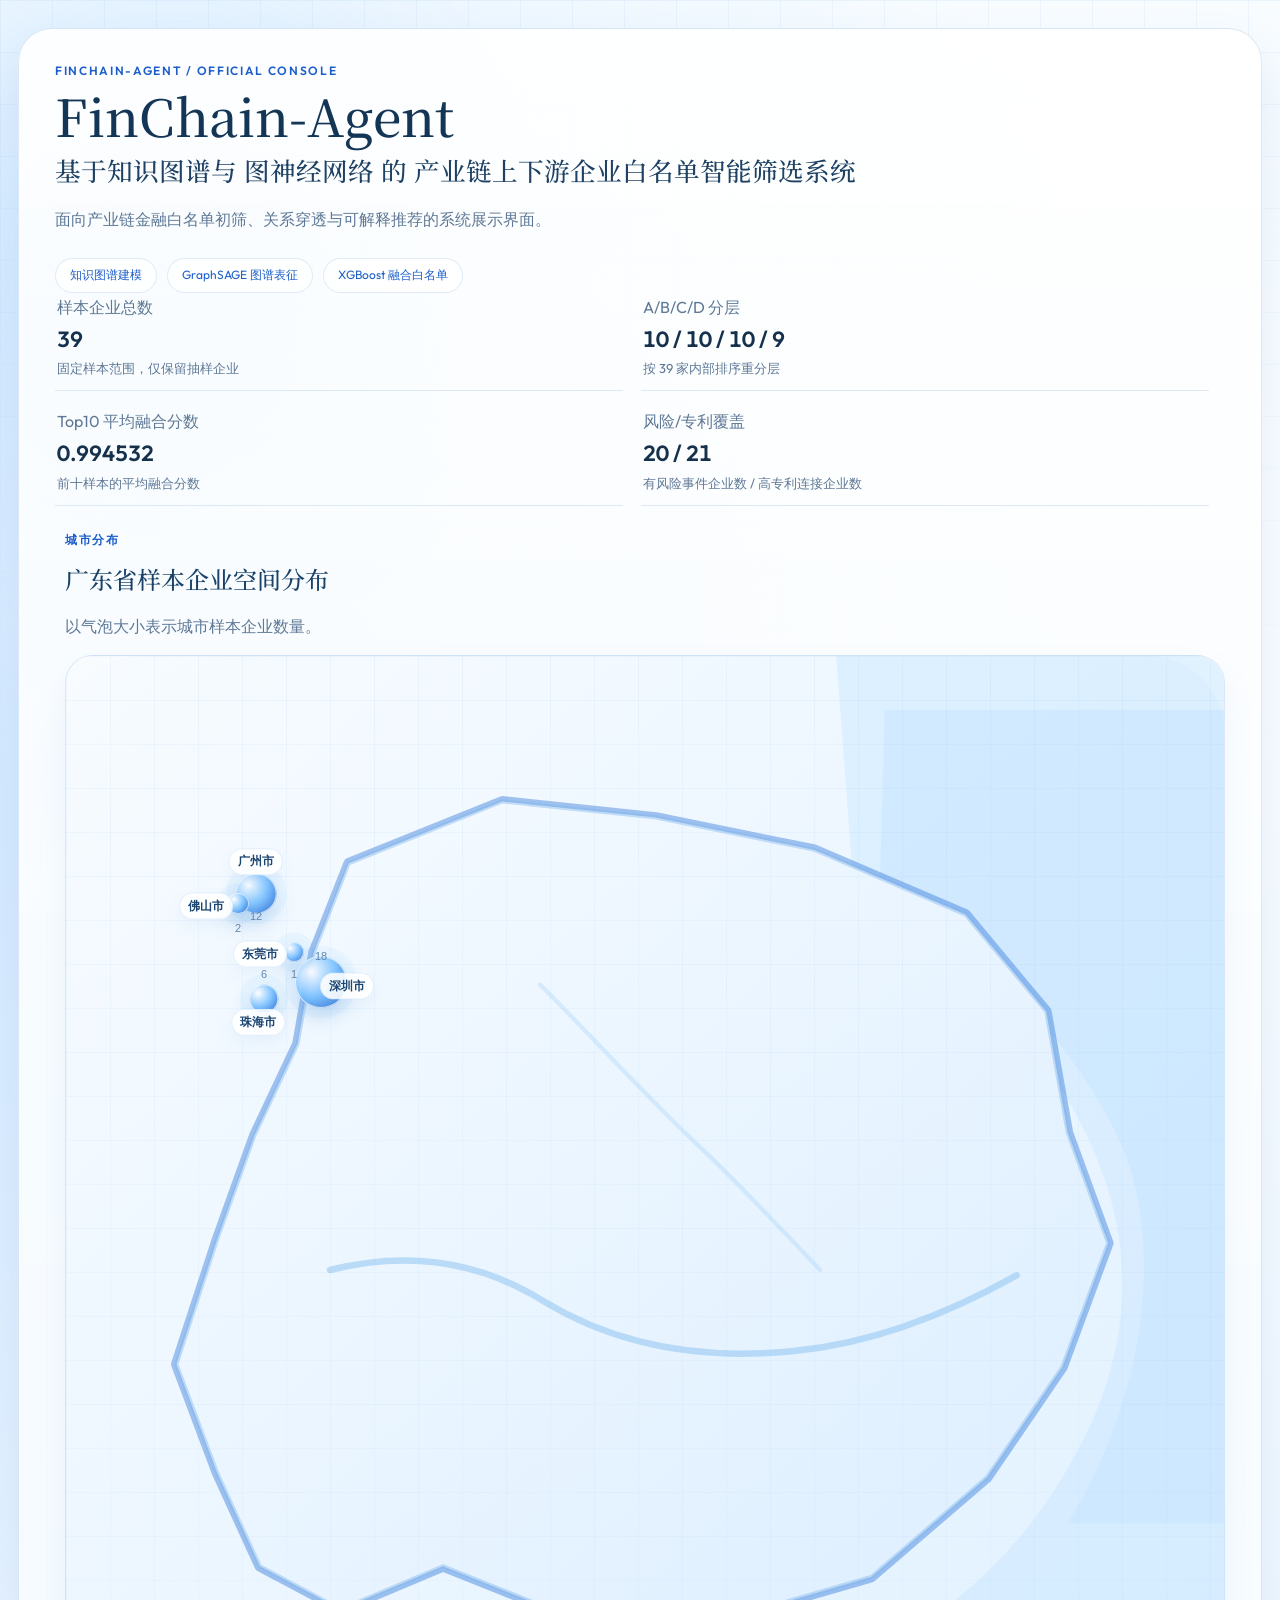
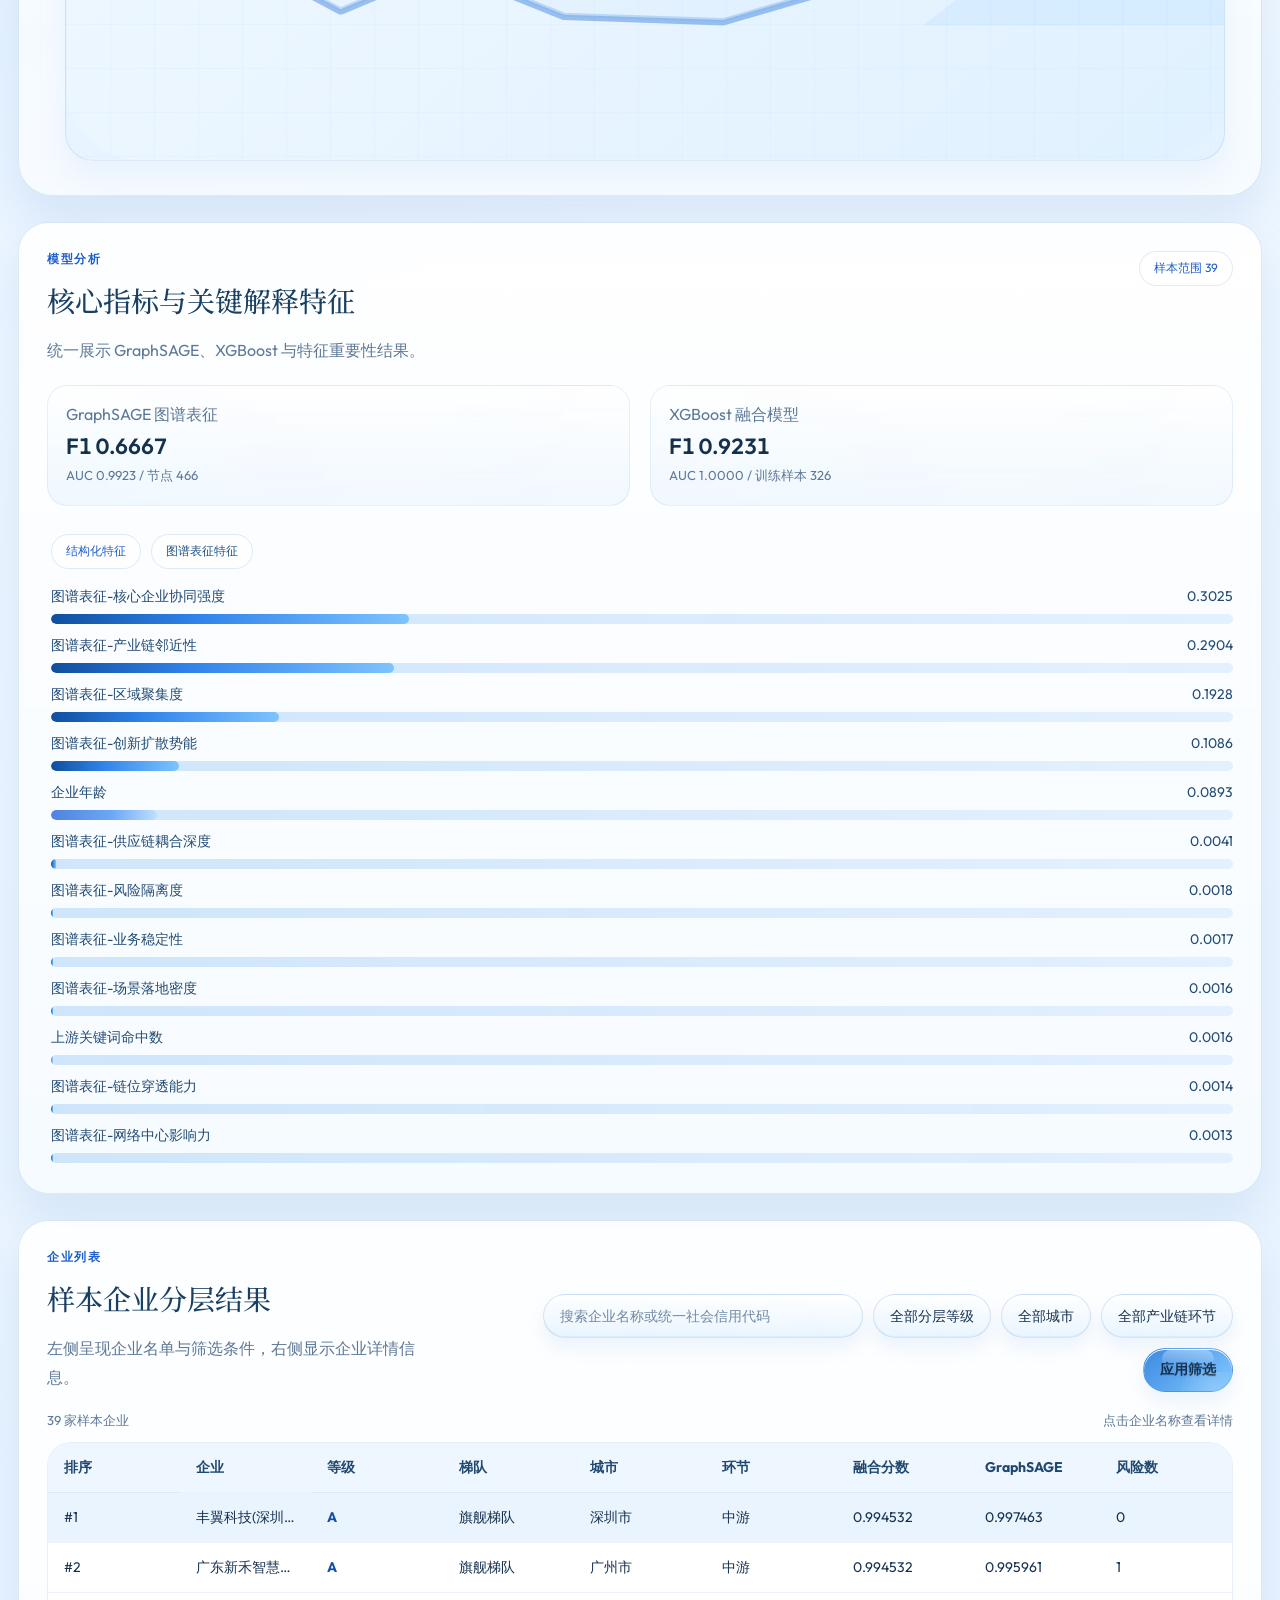
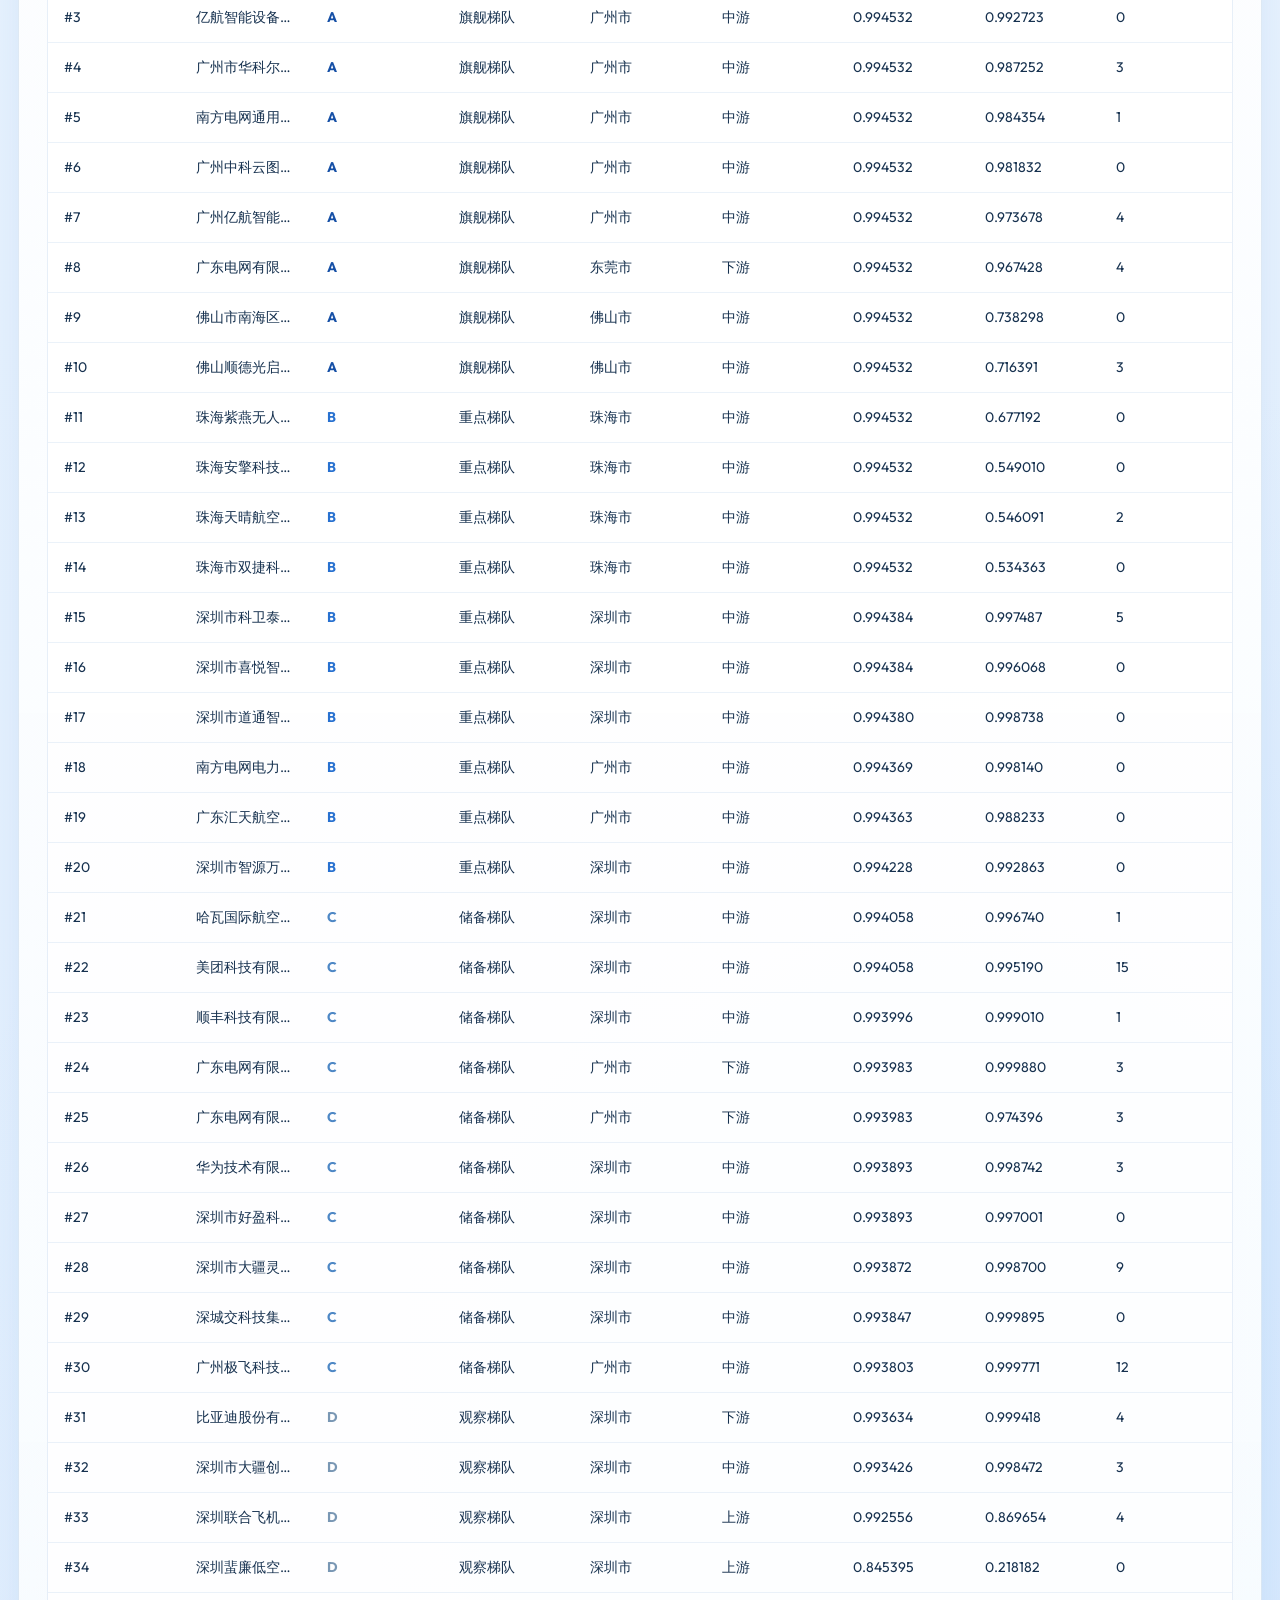
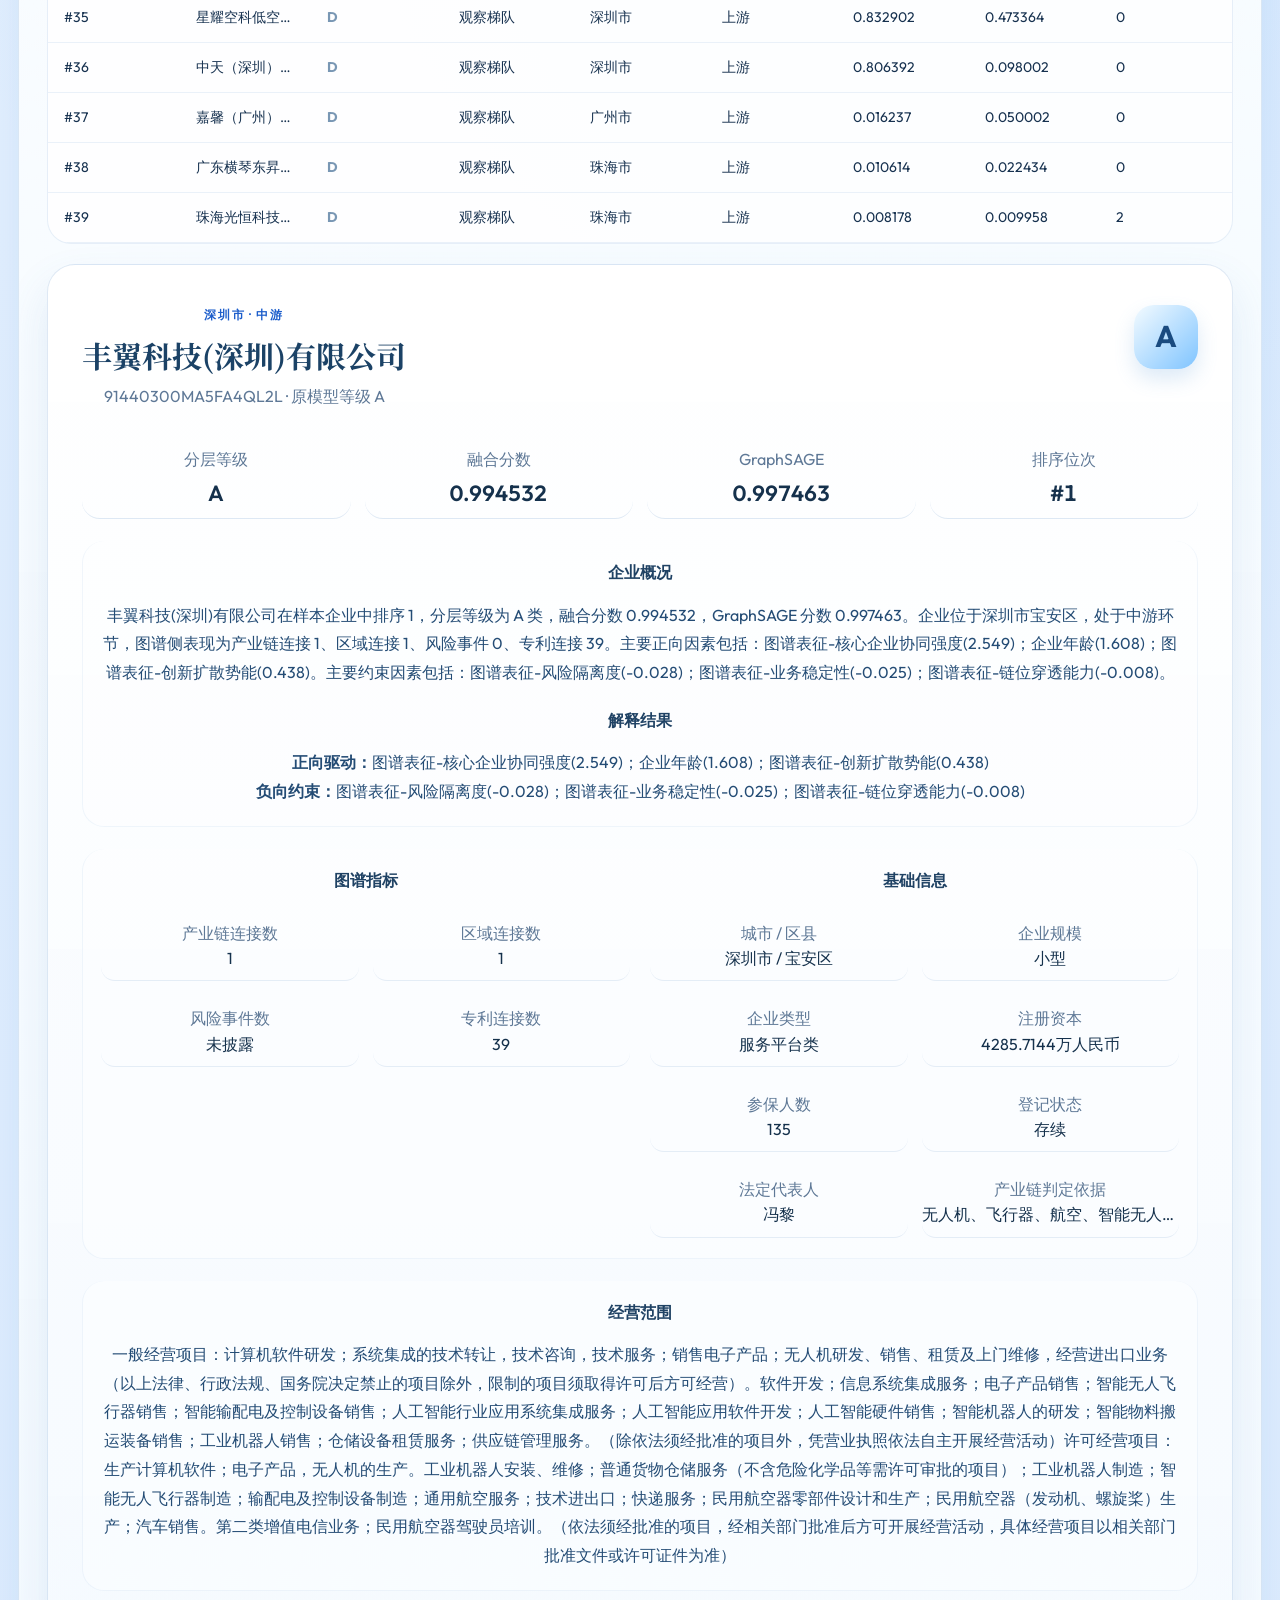
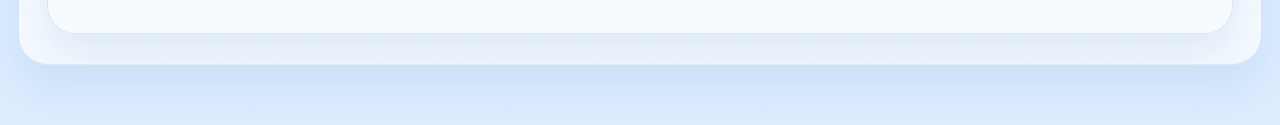
==== commit 2ffcbf9d: "Update FinChain-Agent hero map and analysis layout" ====
--- a/prototype_app/site/index.html
+++ b/prototype_app/site/index.html
@@ -24,8 +24,8 @@
       <section class="hero glass-surface glass-surface--hero" data-glass data-glass-mode="static">
         <div class="hero-copy">
           <p class="eyebrow">FinChain-Agent / Official Console</p>
-          <h1>FinChain-Agent</h1>
-          <h2>基于知识图谱与图神经网络的产业链上下游企业白名单智能筛选系统</h2>
+          <h1 data-blur-text data-animate-by="letters" data-direction="top">FinChain-Agent</h1>
+          <h2 data-blur-text data-animate-by="phrases" data-direction="bottom">基于知识图谱与图神经网络的产业链上下游企业白名单智能筛选系统</h2>
           <p class="hero-text">
             面向产业链金融白名单初筛、关系穿透与可解释推荐的系统展示界面。
           </p>
@@ -34,50 +34,44 @@
             <span>GraphSAGE 图谱表征</span>
             <span>XGBoost 融合白名单</span>
           </div>
+          <div id="summary-cards" class="summary-grid"></div>
         </div>
         <div class="hero-panel">
-          <div id="summary-cards" class="summary-grid"></div>
+          <div class="map-card">
+            <div class="map-head">
+              <div>
+                <p class="panel-kicker">城市分布</p>
+                <h3>广东省样本企业空间分布</h3>
+                <p class="panel-desc">以气泡大小表示城市样本企业数量。</p>
+              </div>
+            </div>
+            <div id="guangdong-map" class="guangdong-map"></div>
+          </div>
         </div>
       </section>
 
       <section class="top-grid">
-        <article class="panel panel--overview glass-surface" data-glass data-glass-mode="lite">
+        <article class="panel panel--analysis glass-surface" data-glass data-glass-mode="lite">
           <div class="panel-head">
             <div>
-              <p class="panel-kicker">模型概览</p>
-              <h3>核心指标与梯队分布</h3>
-              <p class="panel-desc">以白名单推荐、图谱表征和企业分层结果为核心内容。</p>
+              <p class="panel-kicker">模型分析</p>
+              <h3>核心指标与关键解释特征</h3>
+              <p class="panel-desc">统一展示 GraphSAGE、XGBoost 与特征重要性结果。</p>
             </div>
             <div class="panel-chip">样本范围 <span id="sample-size-chip">39</span></div>
           </div>
-
-          <div id="metric-panels" class="metric-panels"></div>
-
-          <div class="overview-split">
-            <section class="mini-section">
-              <h4>分层等级分布</h4>
-              <div id="demo-level-distribution" class="bar-list"></div>
+          <div class="analysis-grid">
+            <section class="analysis-metrics">
+              <div id="metric-panels" class="metric-panels"></div>
             </section>
-            <section class="mini-section">
-              <h4>城市分布</h4>
-              <div id="city-distribution" class="bar-list"></div>
+            <section class="analysis-features">
+              <div class="legend-row">
+                <span class="legend-pill legend-structured">结构化特征</span>
+                <span class="legend-pill legend-graph">图谱表征特征</span>
+              </div>
+              <div id="feature-importance" class="bar-list feature-list"></div>
             </section>
           </div>
-        </article>
-
-        <article class="panel panel--insight glass-surface" data-glass data-glass-mode="lite">
-          <div class="panel-head">
-            <div>
-              <p class="panel-kicker">关键解释特征</p>
-              <h3>结构化特征与图谱表征</h3>
-              <p class="panel-desc">将 SHAP 与重要性结果统一映射为规范化特征名称。</p>
-            </div>
-          </div>
-          <div class="legend-row">
-            <span class="legend-pill legend-structured">结构化特征</span>
-            <span class="legend-pill legend-graph">图谱表征特征</span>
-          </div>
-          <div id="feature-importance" class="bar-list feature-list"></div>
         </article>
       </section>
 
@@ -90,17 +84,22 @@
               <p class="panel-desc">左侧呈现企业名单与筛选条件，右侧显示企业详情信息。</p>
             </div>
             <form id="filter-form" class="filter-form">
-              <input id="search-input" type="search" placeholder="搜索企业名称或统一社会信用代码" />
-              <select id="level-select">
+              <input
+                id="search-input"
+                class="liquid-control"
+                type="search"
+                placeholder="搜索企业名称或统一社会信用代码"
+              />
+              <select id="level-select" class="liquid-control">
                 <option value="">全部分层等级</option>
               </select>
-              <select id="city-select">
+              <select id="city-select" class="liquid-control">
                 <option value="">全部城市</option>
               </select>
-              <select id="chain-select">
+              <select id="chain-select" class="liquid-control">
                 <option value="">全部产业链环节</option>
               </select>
-              <button type="submit">应用筛选</button>
+              <button type="submit" class="liquid-button">应用筛选</button>
             </form>
           </div>
 
--- a/prototype_app/site/styles.css
+++ b/prototype_app/site/styles.css
@@ -1,6 +1,7 @@
 :root {
   --bg: #eef6ff;
   --bg-2: #d9ebff;
+  --bg-3: #c9e3ff;
   --panel: rgba(255, 255, 255, 0.8);
   --panel-strong: rgba(255, 255, 255, 0.92);
   --text: #16314f;
@@ -10,6 +11,10 @@
   --blue: #3b82f6;
   --blue-2: #74b8ff;
   --blue-3: #1d5ecb;
+  --blue-4: #98d3ff;
+  --blue-5: #2a73da;
+  --blue-deep: #0f4f9d;
+  --blue-steel: #5b8fcb;
   --ice: #f7fbff;
   --sky: #d8ecff;
   --soft: #90aeca;
@@ -136,10 +141,13 @@
   border-radius: 34px;
   padding: 34px 36px;
   margin-bottom: 26px;
+  align-items: stretch;
 }
 
 .hero-copy {
   padding-right: 16px;
+  display: flex;
+  flex-direction: column;
 }
 
 .eyebrow,
@@ -189,6 +197,33 @@
   color: var(--muted);
   line-height: 1.8;
   max-width: 760px;
+}
+
+.blur-text {
+  display: flex;
+  flex-wrap: wrap;
+  gap: 0;
+}
+
+.blur-text__segment {
+  display: inline-block;
+  opacity: 0;
+  filter: blur(12px);
+  transform: translate3d(0, 18px, 0);
+  will-change: transform, filter, opacity;
+}
+
+.blur-text__segment[data-direction="top"] {
+  transform: translate3d(0, -18px, 0);
+}
+
+.blur-text__segment--space {
+  width: 0.2em;
+}
+
+.blur-text--active .blur-text__segment {
+  animation: blurTextReveal 0.7s cubic-bezier(0.18, 0.8, 0.22, 1) forwards;
+  animation-delay: var(--blur-delay, 0ms);
 }
 
 .hero-tags {
@@ -215,11 +250,152 @@
   align-items: stretch;
 }
 
+.map-card {
+  width: 100%;
+  min-height: 100%;
+  display: grid;
+  grid-template-rows: auto 1fr;
+  gap: 14px;
+  padding: 6px 0 0 10px;
+}
+
+.map-head h3 {
+  margin: 0;
+  font-family: "Noto Serif SC", "Baskerville", serif;
+  font-size: clamp(24px, 1.8vw, 32px);
+  font-weight: 500;
+  color: #1a4269;
+}
+
+.guangdong-map {
+  position: relative;
+  min-height: 420px;
+  border-radius: 28px;
+  border: 1px solid rgba(96, 149, 204, 0.18);
+  background:
+    radial-gradient(circle at 18% 18%, rgba(255, 255, 255, 0.92), transparent 24%),
+    radial-gradient(circle at 88% 84%, rgba(192, 225, 255, 0.32), transparent 22%),
+    linear-gradient(180deg, rgba(248, 252, 255, 0.98), rgba(230, 243, 255, 0.95));
+  box-shadow:
+    inset 0 1px 0 rgba(255, 255, 255, 0.86),
+    0 16px 30px rgba(111, 163, 223, 0.1);
+  overflow: hidden;
+}
+
+.guangdong-map::before {
+  content: "";
+  position: absolute;
+  inset: 0;
+  background:
+    linear-gradient(rgba(118, 174, 227, 0.08) 1px, transparent 1px),
+    linear-gradient(90deg, rgba(118, 174, 227, 0.08) 1px, transparent 1px);
+  background-size: 44px 44px;
+  mask-image: linear-gradient(180deg, rgba(0, 0, 0, 0.95), rgba(0, 0, 0, 0.55));
+  pointer-events: none;
+}
+
+.gd-map-svg {
+  width: 100%;
+  height: 100%;
+  display: block;
+}
+
+.gd-coast-haze {
+  fill: rgba(196, 228, 255, 0.42);
+}
+
+.gd-sea-band {
+  fill: rgba(176, 217, 255, 0.26);
+}
+
+.gd-map-outline {
+  fill: none;
+  stroke: rgba(42, 115, 218, 0.42);
+  stroke-width: 4;
+  stroke-linejoin: round;
+}
+
+.gd-map-inner {
+  stroke: rgba(126, 180, 233, 0.42);
+  stroke-width: 1.5;
+}
+
+.gd-river-line {
+  fill: none;
+  stroke: rgba(117, 181, 236, 0.42);
+  stroke-width: 2.4;
+  stroke-linecap: round;
+}
+
+.gd-river-line--soft {
+  stroke: rgba(154, 203, 244, 0.3);
+  stroke-width: 1.6;
+}
+
+.gd-bubble-layer {
+  position: absolute;
+  inset: 0;
+}
+
+.gd-bubble {
+  position: absolute;
+  transform: translate(-50%, -50%);
+  border: 0;
+  border-radius: 999px;
+  background: transparent;
+  cursor: default;
+  padding: 0;
+  z-index: 2;
+}
+
+.gd-bubble-core {
+  position: absolute;
+  inset: 0;
+  border-radius: inherit;
+  background:
+    radial-gradient(circle at 30% 30%, rgba(255, 255, 255, 0.96), rgba(124, 193, 255, 0.94) 48%, rgba(27, 94, 203, 0.96) 100%);
+  box-shadow:
+    0 0 0 1px rgba(255, 255, 255, 0.7) inset,
+    0 10px 20px rgba(65, 132, 203, 0.24),
+    0 0 0 10px rgba(116, 184, 255, 0.08);
+}
+
+.gd-bubble-label,
+.gd-bubble-value {
+  position: absolute;
+  left: 50%;
+  white-space: nowrap;
+  pointer-events: none;
+}
+
+.gd-bubble-label {
+  top: 50%;
+  transform: translate(calc(-50% + var(--label-dx, 0px)), calc(-50% + var(--label-dy, 0px)));
+  padding: 4px 8px;
+  border-radius: 999px;
+  background: rgba(255, 255, 255, 0.88);
+  border: 1px solid rgba(115, 171, 227, 0.18);
+  box-shadow: 0 8px 16px rgba(109, 160, 218, 0.08);
+  color: #1d4772;
+  pointer-events: none;
+  font-size: 12px;
+  font-weight: 600;
+}
+
+.gd-bubble-value {
+  top: 50%;
+  transform: translate(calc(-50% + var(--value-dx, 0px)), calc(-50% + var(--value-dy, 0px)));
+  color: #6486ab;
+  font-size: 11px;
+  font-weight: 500;
+}
+
 .summary-grid {
   grid-template-columns: repeat(2, minmax(0, 1fr));
   align-content: space-between;
   width: 100%;
   gap: 16px 18px;
+  margin-top: auto;
 }
 
 .summary-card {
@@ -283,31 +459,22 @@
   color: #194063;
 }
 
-.panel--overview {
-  min-height: 520px;
-}
-
-.panel--insight {
-  min-height: 720px;
+.panel--analysis {
+  min-height: 620px;
 }
 
 .metric-panels {
   grid-template-columns: repeat(2, minmax(0, 1fr));
-  margin: 6px 0 6px;
+  margin: 0;
 }
 
 .metric-card {
-  border-radius: 0;
-  padding: 0 0 16px;
-  border: 0;
-  border-bottom: 1px solid rgba(80, 134, 191, 0.16);
-  background: transparent;
-}
-
-.overview-split {
-  grid-template-columns: repeat(2, minmax(0, 1fr));
-  margin-top: 18px;
-  gap: 28px;
+  border-radius: 20px;
+  padding: 18px 18px 20px;
+  border: 1px solid rgba(102, 155, 210, 0.14);
+  background:
+    linear-gradient(180deg, rgba(255, 255, 255, 0.9), rgba(238, 247, 255, 0.82)),
+    linear-gradient(135deg, rgba(152, 211, 255, 0.08), rgba(255, 255, 255, 0));
 }
 
 .mini-section,
@@ -328,6 +495,7 @@
   display: flex;
   gap: 10px;
   margin-bottom: 18px;
+  flex-wrap: wrap;
 }
 
 .legend-structured {
@@ -366,24 +534,44 @@
   width: 100%;
   height: 10px;
   border-radius: 999px;
-  background: rgba(107, 161, 219, 0.18);
+  background: linear-gradient(90deg, rgba(194, 223, 250, 0.78), rgba(225, 239, 255, 0.9));
   overflow: hidden;
 }
 
 .bar-fill {
   height: 100%;
   border-radius: inherit;
-  background: linear-gradient(90deg, var(--blue), var(--blue-2));
+  background: linear-gradient(90deg, #4b8ef2 0%, #74b8ff 55%, #a0ddff 100%);
 }
 
 .bar-fill.graph {
-  background: linear-gradient(90deg, #1d5ecb, #7cc1ff);
+  background: linear-gradient(90deg, #0f4f9d 0%, #2f82ea 40%, #7cc4ff 100%);
+}
+
+.bar-fill.structured {
+  background: linear-gradient(90deg, #4f83df 0%, #6ca8f5 58%, #bedfff 100%);
 }
 
 .feature-list .bar-meta span:first-child {
   white-space: nowrap;
   overflow: hidden;
   text-overflow: ellipsis;
+}
+
+.analysis-grid {
+  display: grid;
+  grid-template-columns: minmax(360px, 0.9fr) minmax(0, 1.1fr);
+  gap: 28px;
+  align-items: start;
+}
+
+.analysis-metrics,
+.analysis-features {
+  min-width: 0;
+}
+
+.analysis-features {
+  padding-left: 4px;
 }
 
 .filter-head {
@@ -405,20 +593,106 @@
   border: 1px solid rgba(71, 130, 194, 0.2);
   padding: 0 16px;
   font-size: 14px;
-  background: rgba(255, 255, 255, 0.72);
   color: var(--text);
+}
+
+.liquid-control,
+.liquid-button {
+  position: relative;
+  isolation: isolate;
+  overflow: hidden;
+  background:
+    linear-gradient(180deg, rgba(255, 255, 255, 0.96), rgba(232, 244, 255, 0.9)),
+    linear-gradient(120deg, rgba(154, 213, 255, 0.18), rgba(255, 255, 255, 0));
+  box-shadow:
+    inset 0 1px 0 rgba(255, 255, 255, 0.96),
+    inset 0 -1px 0 rgba(110, 170, 228, 0.12),
+    0 10px 18px rgba(83, 150, 214, 0.1);
+  transition:
+    border-color 180ms ease,
+    box-shadow 180ms ease,
+    background-color 180ms ease,
+    color 180ms ease;
+}
+
+.liquid-control::before,
+.liquid-control::after,
+.liquid-button::before,
+.liquid-button::after {
+  content: "";
+  position: absolute;
+  inset: 0;
+  border-radius: inherit;
+  pointer-events: none;
+}
+
+.liquid-control::before,
+.liquid-button::before {
+  inset: 1px 18px auto 18px;
+  height: 42%;
+  border-radius: 999px;
+  background: linear-gradient(180deg, rgba(255, 255, 255, 0.82), rgba(255, 255, 255, 0));
+  opacity: 0.88;
+}
+
+.liquid-control::after,
+.liquid-button::after {
+  inset: auto -12% -38% 42%;
+  height: 82%;
+  background: radial-gradient(circle, rgba(149, 215, 255, 0.34), rgba(149, 215, 255, 0));
+  opacity: 0.72;
+}
+
+.liquid-control:hover,
+.liquid-control:focus,
+.liquid-control:focus-visible,
+.liquid-button:hover,
+.liquid-button:focus,
+.liquid-button:focus-visible {
+  border-color: rgba(54, 123, 203, 0.34);
+  box-shadow:
+    inset 0 1px 0 rgba(255, 255, 255, 0.98),
+    inset 0 -1px 0 rgba(108, 172, 232, 0.16),
+    0 12px 24px rgba(90, 154, 218, 0.14);
+  outline: none;
 }
 
 .filter-form input {
   min-width: 320px;
 }
 
-.filter-form button {
-  background: linear-gradient(90deg, #2f82ea, #8dd1ff);
+.liquid-control {
+  appearance: none;
+  -webkit-appearance: none;
+}
+
+.liquid-control::placeholder {
+  color: #6f89a6;
+}
+
+.liquid-button {
+  background:
+    linear-gradient(135deg, rgba(52, 134, 224, 0.96), rgba(126, 197, 255, 0.96)),
+    linear-gradient(180deg, rgba(255, 255, 255, 0.18), rgba(255, 255, 255, 0));
   color: white;
   border: none;
   cursor: pointer;
   font-weight: 600;
+  text-shadow: 0 1px 0 rgba(21, 57, 97, 0.18);
+}
+
+.liquid-button::before {
+  background: linear-gradient(180deg, rgba(255, 255, 255, 0.42), rgba(255, 255, 255, 0));
+}
+
+.liquid-button::after {
+  background: radial-gradient(circle, rgba(226, 246, 255, 0.26), rgba(226, 246, 255, 0));
+}
+
+.liquid-button:hover,
+.liquid-button:focus,
+.liquid-button:focus-visible {
+  color: #ffffff;
 }
 
 .content-grid {
@@ -641,11 +915,31 @@
   color: #15314c;
 }
 
+@keyframes blurTextReveal {
+  0% {
+    opacity: 0;
+    filter: blur(12px);
+  }
+
+  55% {
+    opacity: 0.72;
+    filter: blur(4px);
+    transform: translate3d(0, 4px, 0);
+  }
+
+  100% {
+    opacity: 1;
+    filter: blur(0);
+    transform: translate3d(0, 0, 0);
+  }
+}
+
 @media (max-width: 1380px) {
   .hero {
     grid-template-columns: 1fr;
   }
 
+  .analysis-grid,
   .content-grid {
     grid-template-columns: 1fr;
   }
@@ -656,7 +950,6 @@
 }
 
 @media (max-width: 1180px) {
-  .overview-split,
   .metric-panels,
   .detail-section--split {
     grid-template-columns: 1fr;
@@ -681,12 +974,17 @@
   }
 
   .summary-grid,
+  .metric-panels,
   .detail-metrics,
   .graph-grid,
   .info-grid {
     grid-template-columns: 1fr;
   }
 
+  .guangdong-map {
+    min-height: 340px;
+  }
+
   .filter-form input {
     min-width: 100%;
   }
@@ -696,3 +994,20 @@
     white-space: normal;
   }
 }
+
+@media (prefers-reduced-motion: reduce) {
+  .blur-text__segment {
+    opacity: 1;
+    filter: none;
+    transform: none;
+  }
+
+  .blur-text--active .blur-text__segment {
+    animation: none;
+  }
+
+  .liquid-control,
+  .liquid-button {
+    transition: none;
+  }
+}
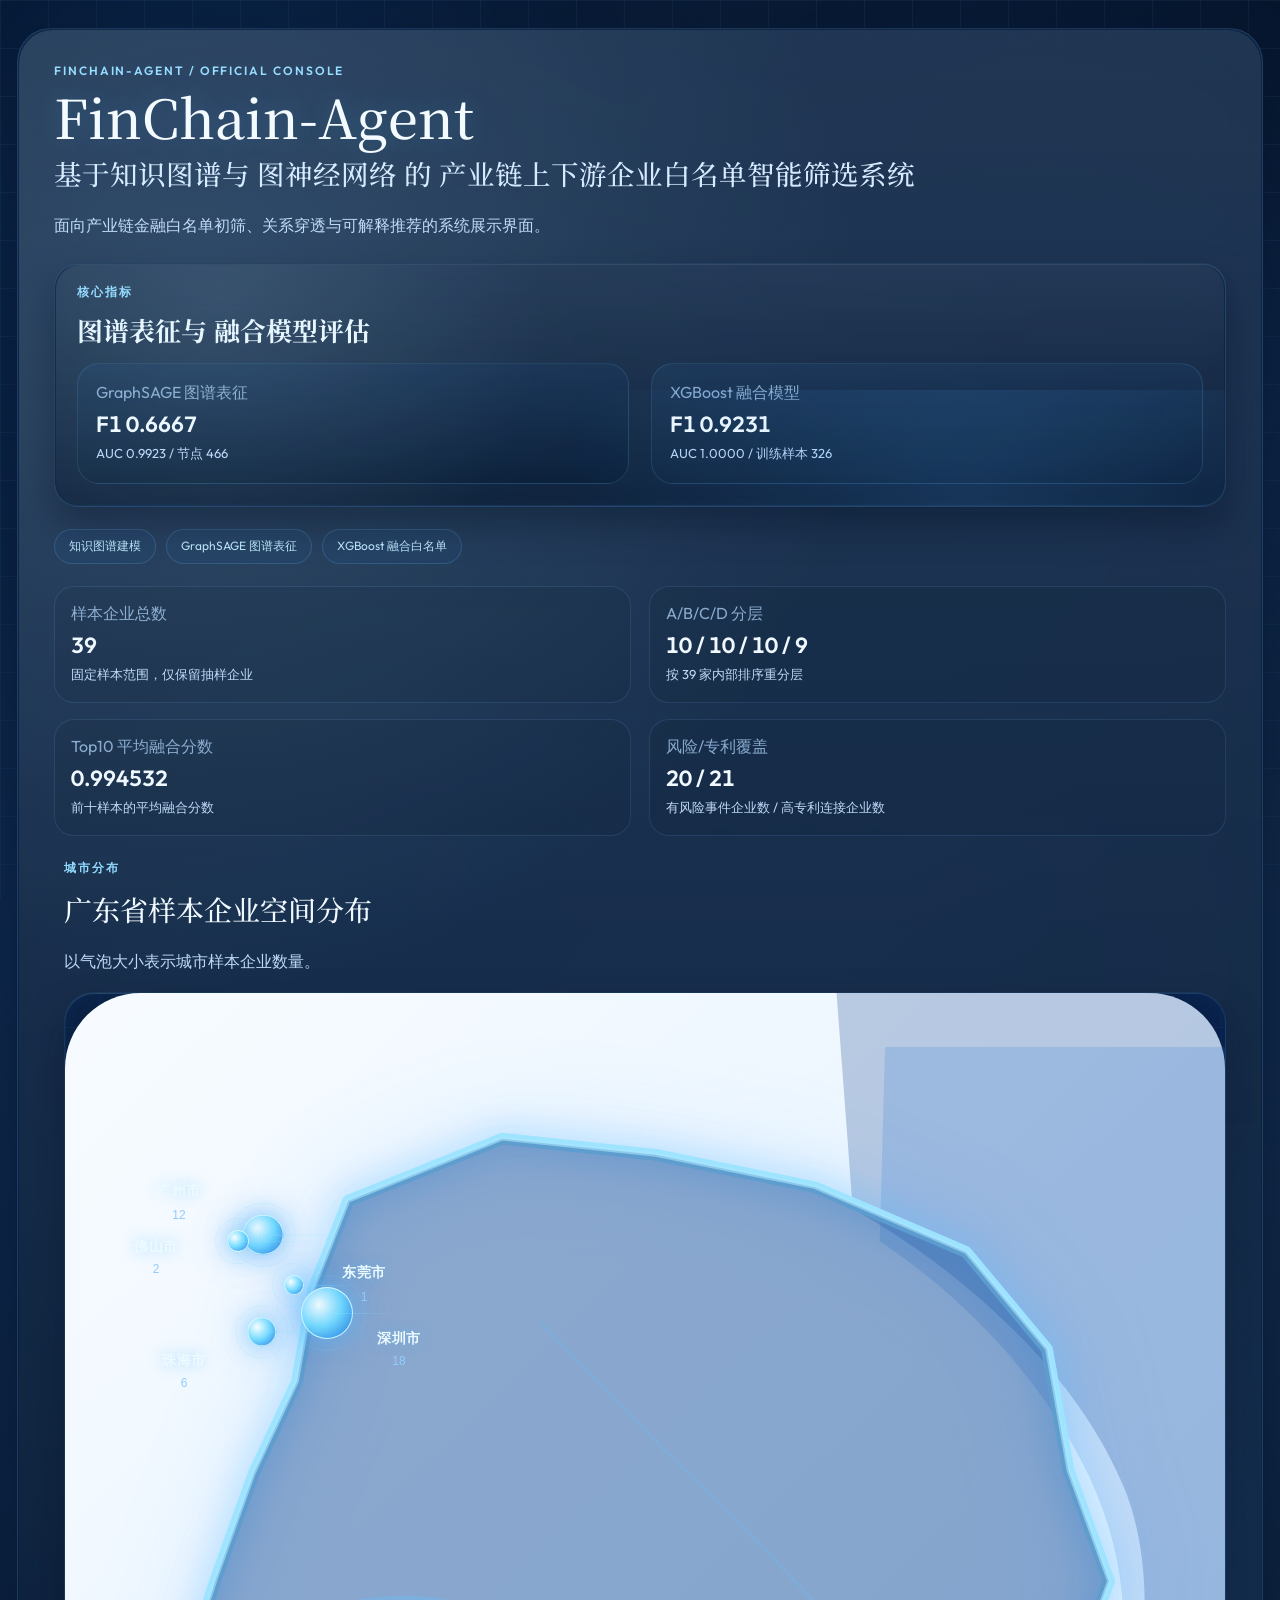
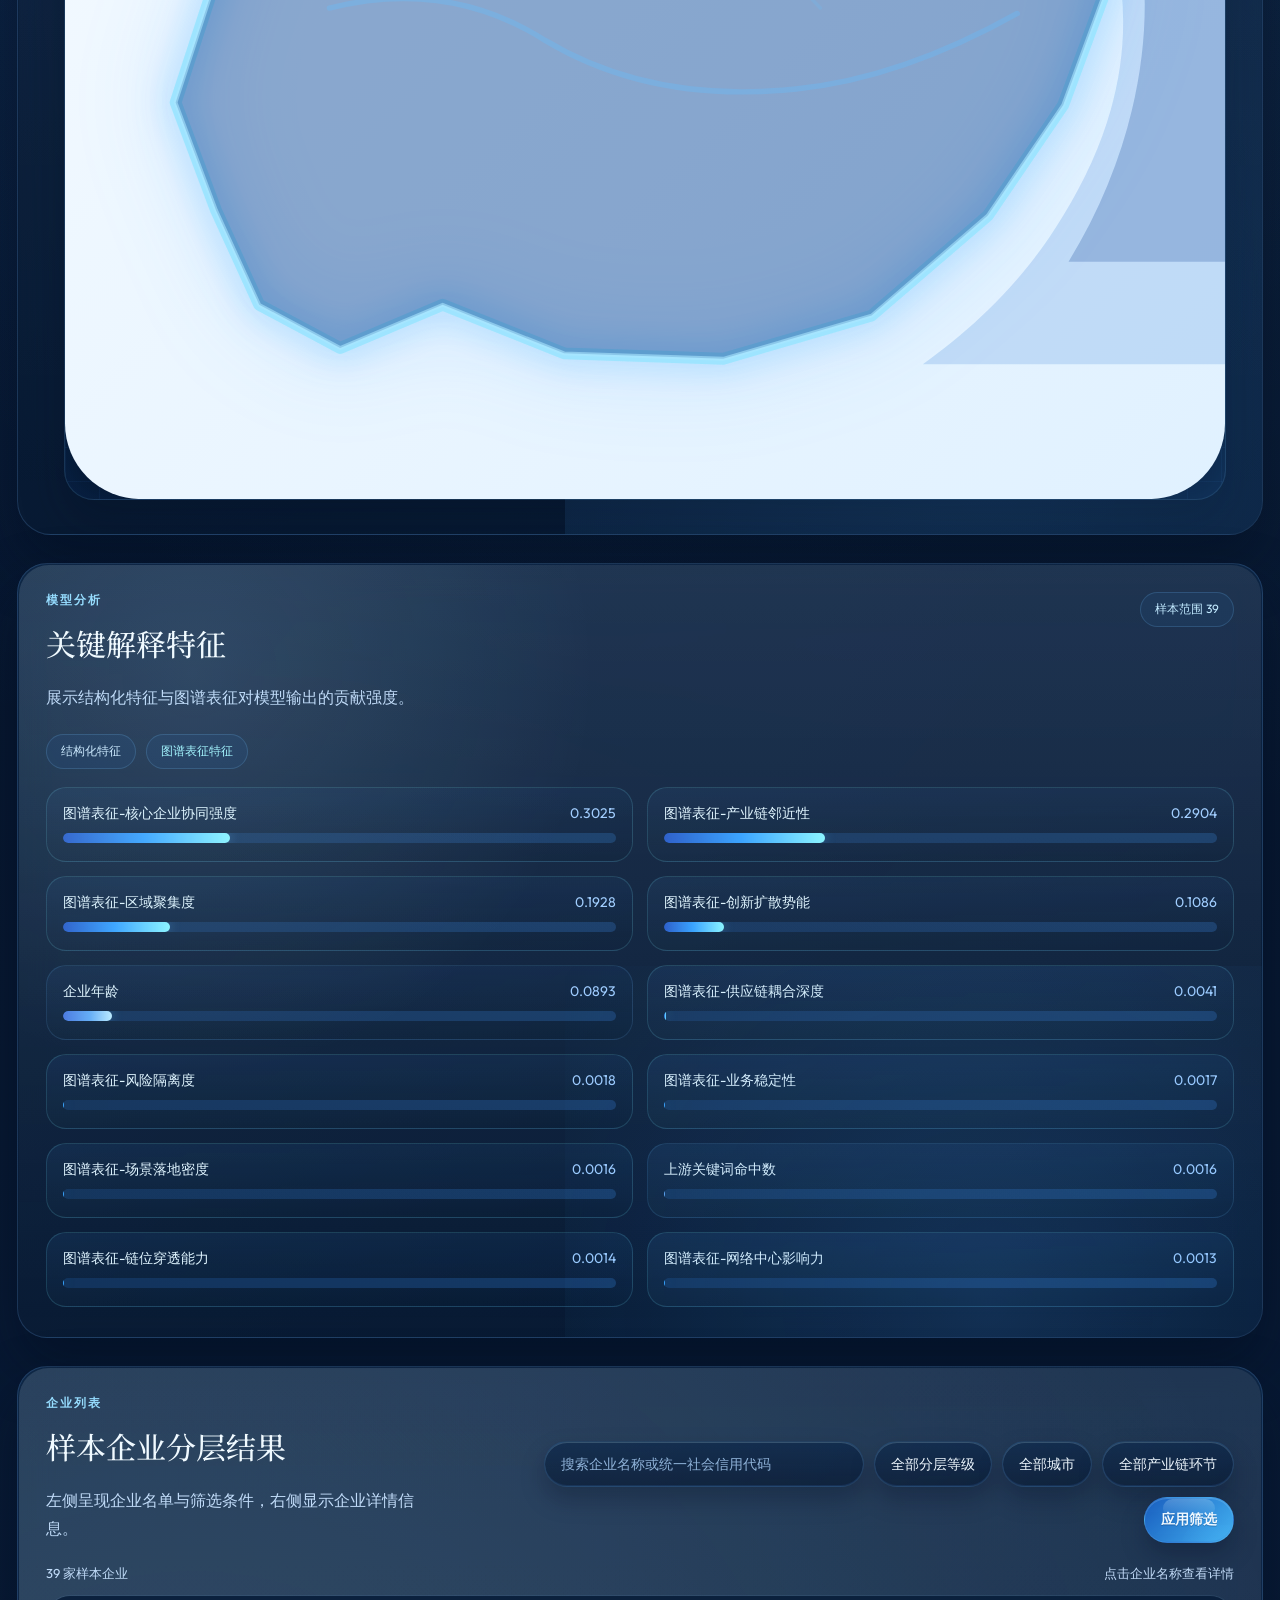
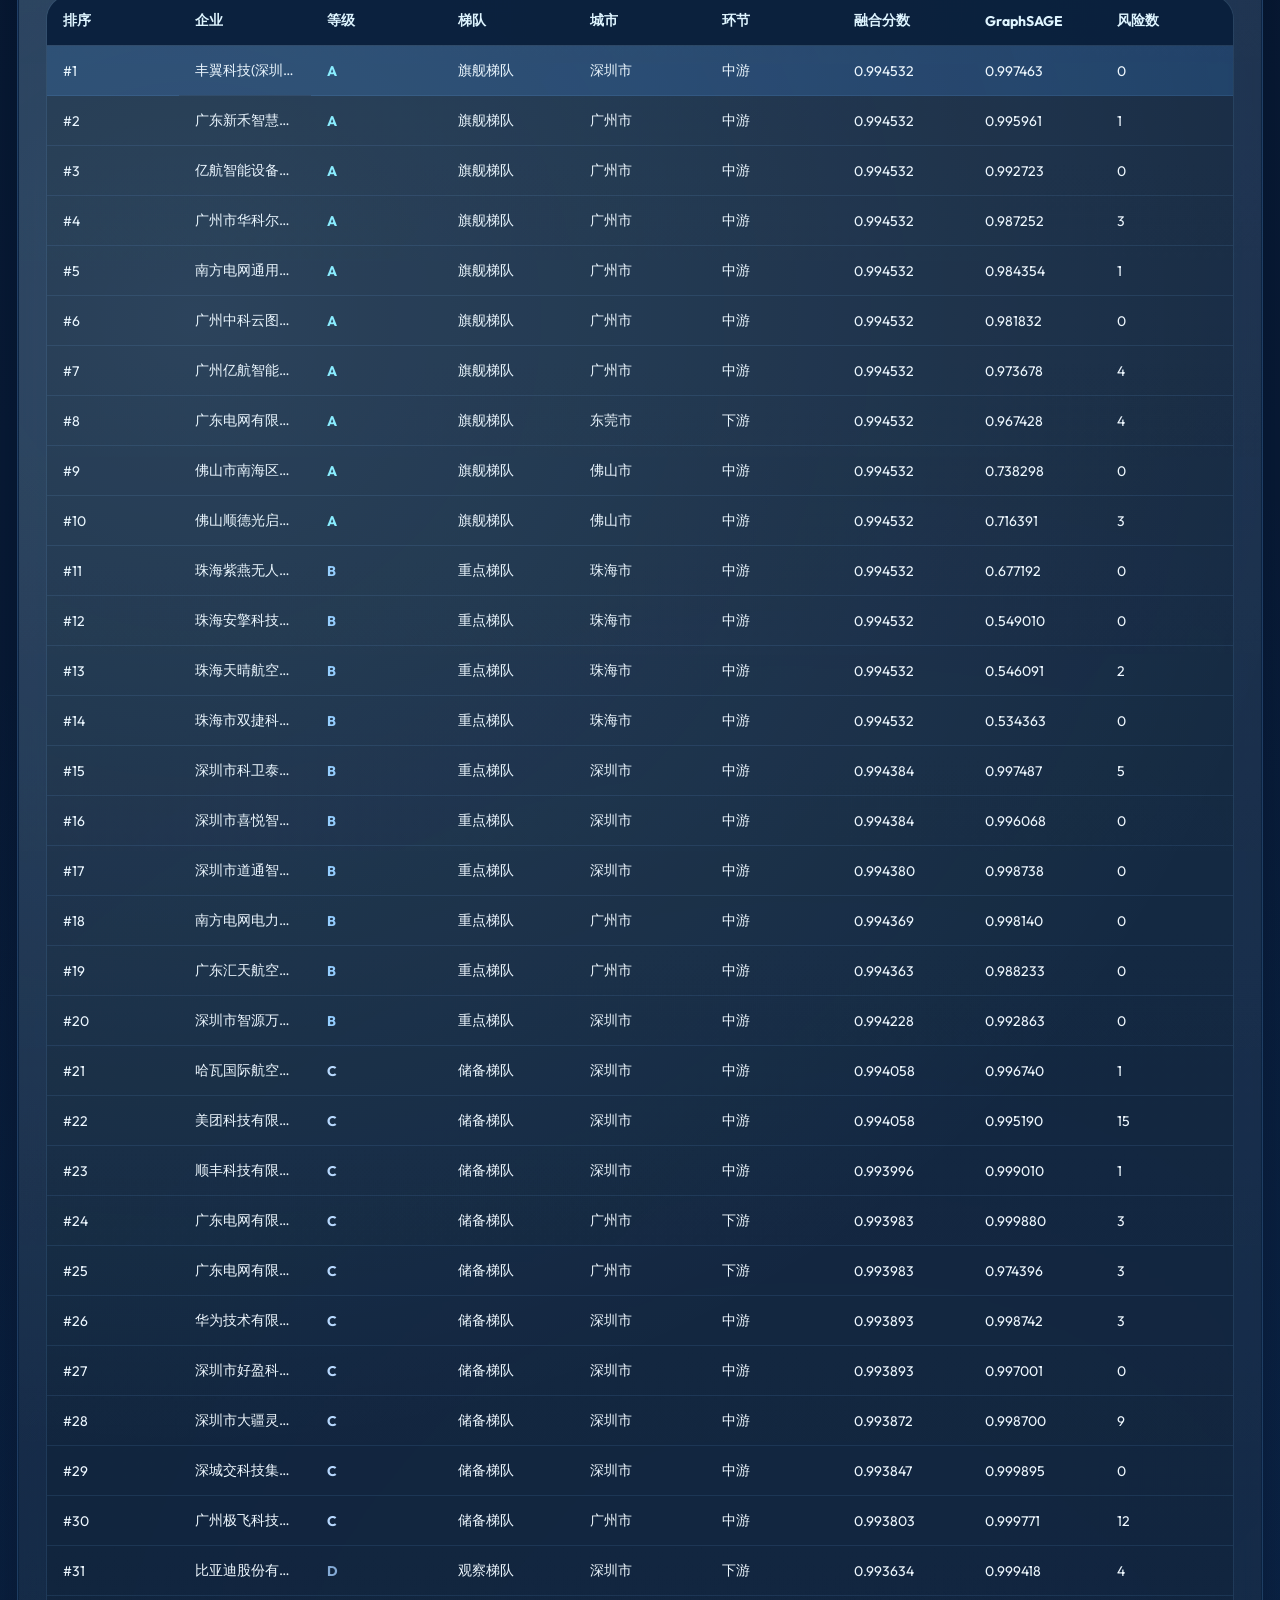
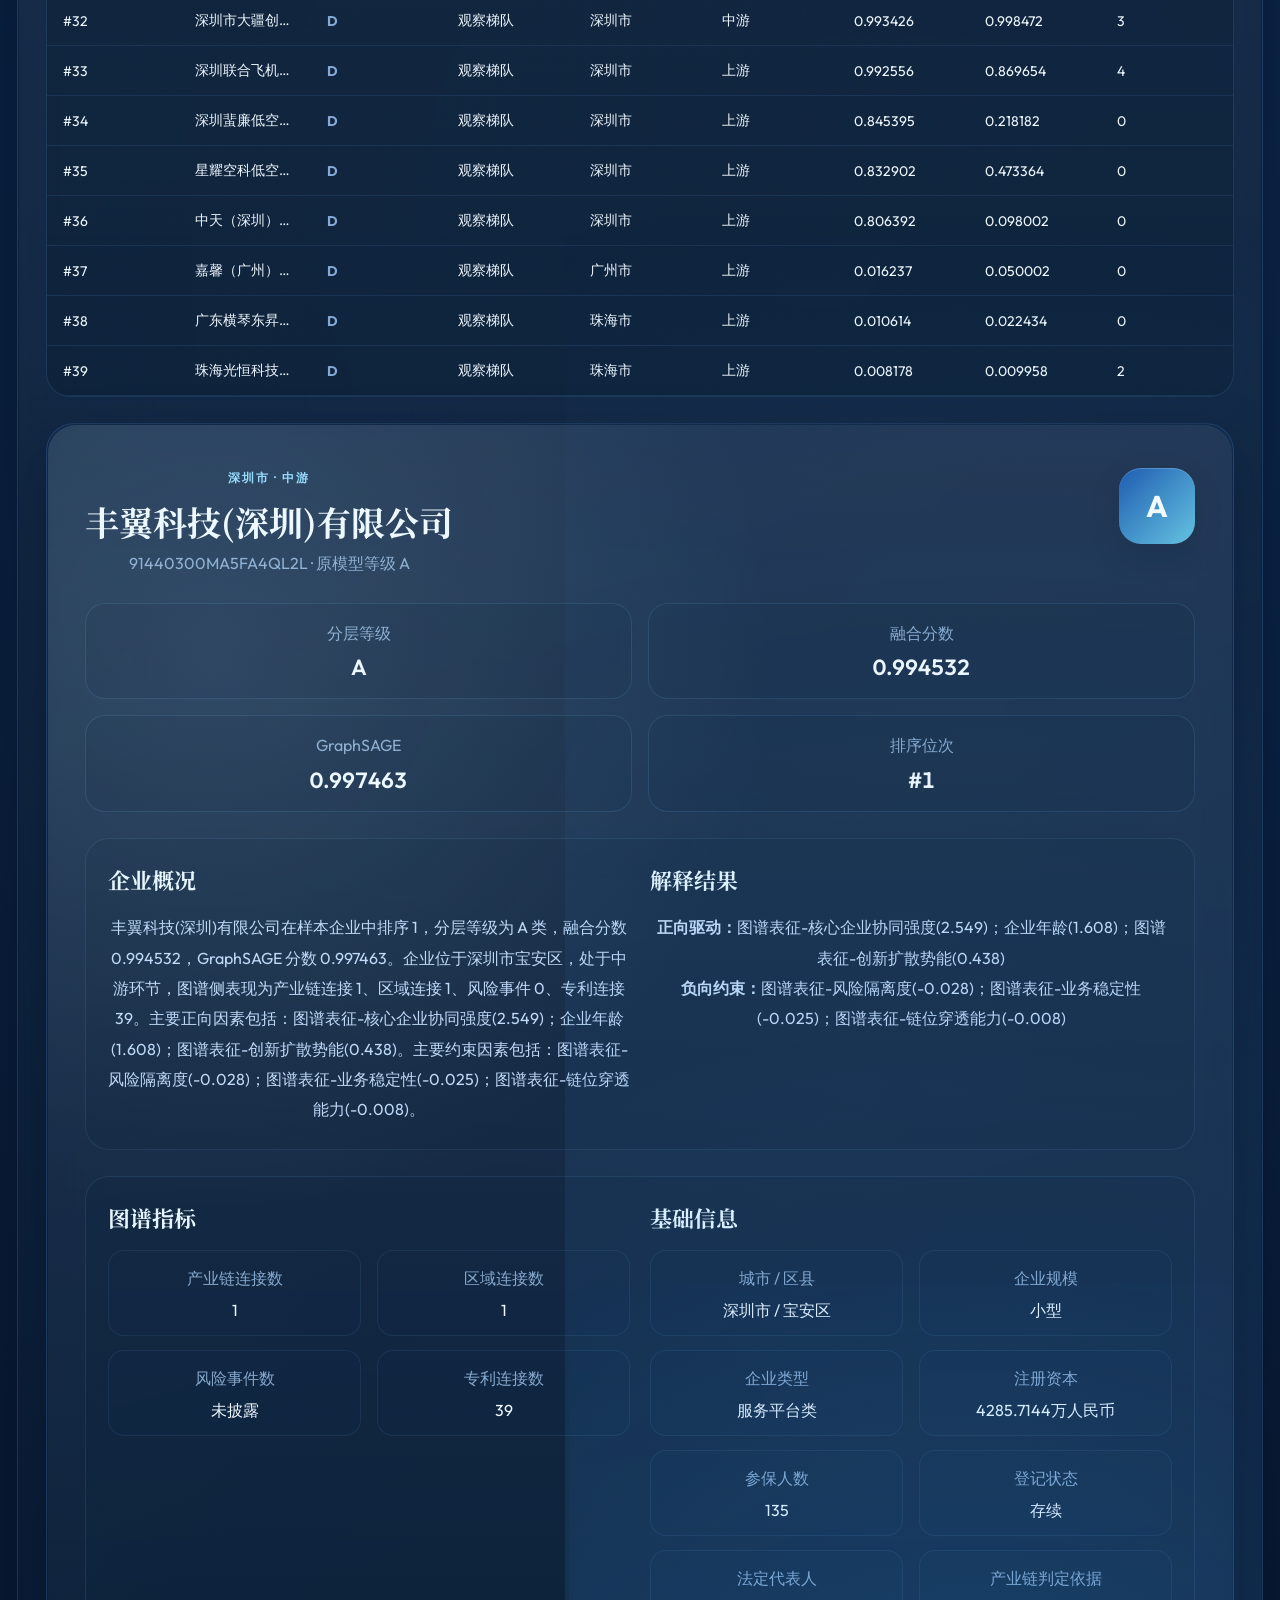
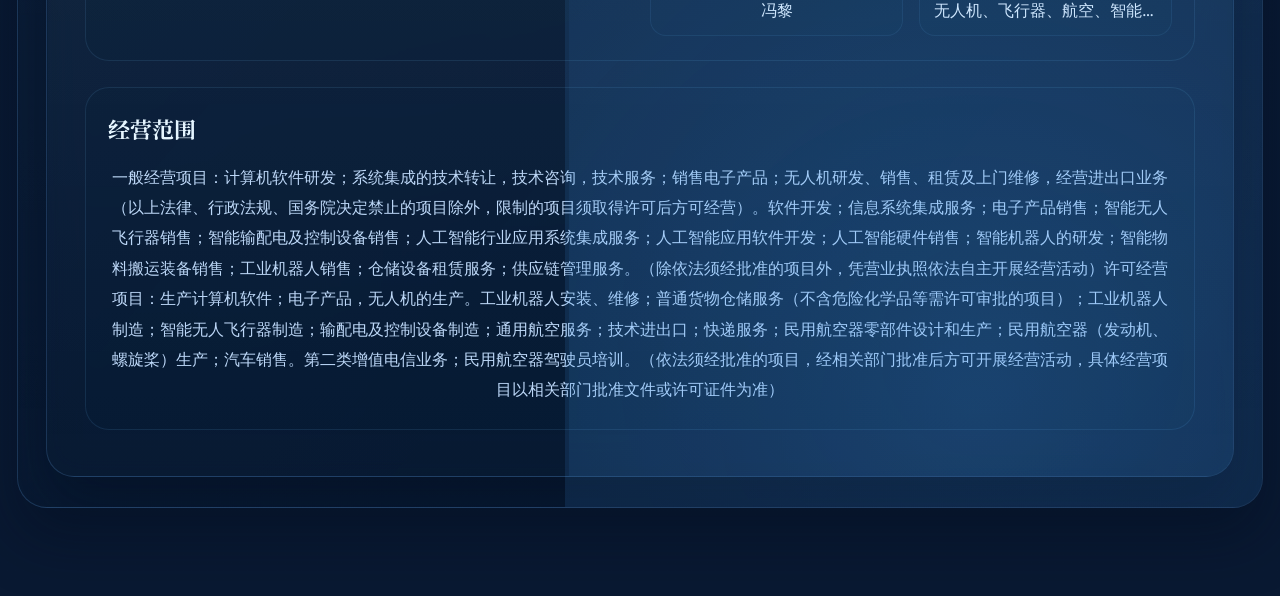
==== commit 8863a762: "Refine FinChain-Agent visual design and map presentation" ====
--- a/prototype_app/site/index.html
+++ b/prototype_app/site/index.html
@@ -29,6 +29,13 @@
           <p class="hero-text">
             面向产业链金融白名单初筛、关系穿透与可解释推荐的系统展示界面。
           </p>
+          <div class="hero-metrics glass-surface" data-glass data-glass-mode="lite">
+            <div class="hero-metrics-head">
+              <p class="panel-kicker">核心指标</p>
+              <h3 data-blur-text data-animate-by="phrases" data-direction="bottom">图谱表征与融合模型评估</h3>
+            </div>
+            <div id="metric-panels" class="metric-panels"></div>
+          </div>
           <div class="hero-tags">
             <span>知识图谱建模</span>
             <span>GraphSAGE 图谱表征</span>
@@ -55,15 +62,12 @@
           <div class="panel-head">
             <div>
               <p class="panel-kicker">模型分析</p>
-              <h3>核心指标与关键解释特征</h3>
-              <p class="panel-desc">统一展示 GraphSAGE、XGBoost 与特征重要性结果。</p>
+              <h3 data-blur-text data-animate-by="phrases" data-direction="bottom">关键解释特征</h3>
+              <p class="panel-desc">展示结构化特征与图谱表征对模型输出的贡献强度。</p>
             </div>
             <div class="panel-chip">样本范围 <span id="sample-size-chip">39</span></div>
           </div>
           <div class="analysis-grid">
-            <section class="analysis-metrics">
-              <div id="metric-panels" class="metric-panels"></div>
-            </section>
             <section class="analysis-features">
               <div class="legend-row">
                 <span class="legend-pill legend-structured">结构化特征</span>
@@ -80,7 +84,7 @@
           <div class="panel-head filter-head">
             <div>
               <p class="panel-kicker">企业列表</p>
-              <h3>样本企业分层结果</h3>
+              <h3 data-blur-text data-animate-by="phrases" data-direction="bottom">样本企业分层结果</h3>
               <p class="panel-desc">左侧呈现企业名单与筛选条件，右侧显示企业详情信息。</p>
             </div>
             <form id="filter-form" class="filter-form">
@@ -152,11 +156,11 @@
 
         <section class="detail-section detail-section--summary">
           <div>
-            <h4>企业概况</h4>
+            <h4 data-blur-text data-animate-by="phrases" data-direction="bottom">企业概况</h4>
             <p class="detail-report"></p>
           </div>
           <div>
-            <h4>解释结果</h4>
+            <h4 data-blur-text data-animate-by="phrases" data-direction="bottom">解释结果</h4>
             <p><strong>正向驱动：</strong><span class="detail-positive"></span></p>
             <p><strong>负向约束：</strong><span class="detail-negative"></span></p>
           </div>
@@ -164,17 +168,17 @@
 
         <section class="detail-section detail-section--split">
           <div>
-            <h4>图谱指标</h4>
+            <h4 data-blur-text data-animate-by="phrases" data-direction="bottom">图谱指标</h4>
             <div class="graph-grid"></div>
           </div>
           <div>
-            <h4>基础信息</h4>
+            <h4 data-blur-text data-animate-by="phrases" data-direction="bottom">基础信息</h4>
             <div class="info-grid"></div>
           </div>
         </section>
 
         <section class="detail-section">
-          <h4>经营范围</h4>
+          <h4 data-blur-text data-animate-by="phrases" data-direction="bottom">经营范围</h4>
           <p class="detail-scope"></p>
         </section>
       </div>
--- a/prototype_app/site/styles.css
+++ b/prototype_app/site/styles.css
@@ -1,25 +1,24 @@
 :root {
-  --bg: #eef6ff;
-  --bg-2: #d9ebff;
-  --bg-3: #c9e3ff;
-  --panel: rgba(255, 255, 255, 0.8);
-  --panel-strong: rgba(255, 255, 255, 0.92);
-  --text: #16314f;
-  --muted: #5e7896;
-  --line: rgba(80, 134, 191, 0.18);
-  --line-strong: rgba(80, 134, 191, 0.32);
-  --blue: #3b82f6;
-  --blue-2: #74b8ff;
-  --blue-3: #1d5ecb;
-  --blue-4: #98d3ff;
-  --blue-5: #2a73da;
-  --blue-deep: #0f4f9d;
-  --blue-steel: #5b8fcb;
-  --ice: #f7fbff;
-  --sky: #d8ecff;
-  --soft: #90aeca;
-  --danger: #6d8aa8;
-  --shadow: 0 22px 44px rgba(79, 135, 196, 0.14);
+  --bg-0: #041126;
+  --bg-1: #071a36;
+  --bg-2: #0b2347;
+  --bg-3: #123768;
+  --panel: rgba(10, 31, 58, 0.52);
+  --panel-strong: rgba(11, 35, 69, 0.72);
+  --panel-soft: rgba(14, 43, 82, 0.42);
+  --line: rgba(115, 184, 255, 0.18);
+  --line-strong: rgba(133, 204, 255, 0.38);
+  --glow: rgba(80, 176, 255, 0.32);
+  --glow-strong: rgba(116, 210, 255, 0.58);
+  --text: #eff8ff;
+  --text-soft: #bdd8f8;
+  --muted: #83a6cc;
+  --blue: #3ea1ff;
+  --blue-2: #69c8ff;
+  --blue-3: #98ebff;
+  --blue-deep: #173f84;
+  --cyan: #80f1ff;
+  --shadow: 0 28px 60px rgba(0, 11, 27, 0.38);
 }
 
 * {
@@ -36,65 +35,89 @@
   font-family: "Outfit", "Avenir Next", "PingFang SC", "Noto Sans SC", sans-serif;
   color: var(--text);
   background:
-    radial-gradient(circle at 8% 12%, rgba(116, 184, 255, 0.24), transparent 20%),
-    radial-gradient(circle at 84% 10%, rgba(255, 255, 255, 0.7), transparent 18%),
-    radial-gradient(circle at 75% 70%, rgba(130, 189, 255, 0.18), transparent 22%),
-    linear-gradient(180deg, #f5fbff 0%, #eaf4ff 45%, #deedff 100%);
+    radial-gradient(circle at 18% 12%, rgba(39, 114, 214, 0.2), transparent 24%),
+    radial-gradient(circle at 78% 14%, rgba(84, 176, 255, 0.14), transparent 24%),
+    radial-gradient(circle at 64% 72%, rgba(32, 110, 203, 0.18), transparent 28%),
+    linear-gradient(180deg, #030d1f 0%, #06152c 24%, #081b37 52%, #091932 100%);
 }
 
 .backdrop {
   position: fixed;
   inset: 0;
+  overflow: hidden;
   pointer-events: none;
-  overflow: hidden;
 }
 
 .aurora {
   position: absolute;
   border-radius: 999px;
-  filter: blur(92px);
-  opacity: 0.48;
+  filter: blur(120px);
+  opacity: 0.38;
 }
 
 .aurora-a {
-  width: 460px;
-  height: 460px;
-  top: 36px;
+  width: 520px;
+  height: 520px;
+  top: -90px;
   left: -60px;
-  background: rgba(125, 191, 255, 0.34);
+  background: rgba(39, 128, 236, 0.28);
 }
 
 .aurora-b {
-  width: 420px;
-  height: 420px;
-  right: 0;
-  top: 200px;
-  background: rgba(255, 255, 255, 0.46);
+  width: 540px;
+  height: 540px;
+  right: -90px;
+  top: 90px;
+  background: rgba(33, 99, 206, 0.24);
 }
 
 .noise-overlay {
   position: absolute;
   inset: 0;
-  opacity: 0.01;
+  opacity: 0.04;
   background-image:
-    radial-gradient(circle at 20% 20%, #7cb3e8 0.6px, transparent 0.6px),
-    radial-gradient(circle at 80% 70%, #7cb3e8 0.6px, transparent 0.6px);
-  background-size: 24px 24px, 32px 32px;
+    radial-gradient(circle at 18% 18%, rgba(118, 205, 255, 0.8) 0.65px, transparent 0.7px),
+    radial-gradient(circle at 74% 34%, rgba(118, 205, 255, 0.72) 0.7px, transparent 0.75px),
+    radial-gradient(circle at 38% 82%, rgba(118, 205, 255, 0.6) 0.8px, transparent 0.82px);
+  background-size: 180px 180px, 220px 220px, 260px 260px;
 }
 
 .grid-overlay {
   position: absolute;
   inset: 0;
   background-image:
-    linear-gradient(rgba(125, 176, 226, 0.11) 1px, transparent 1px),
-    linear-gradient(90deg, rgba(125, 176, 226, 0.11) 1px, transparent 1px);
-  background-size: 52px 52px;
-  mask-image: linear-gradient(180deg, rgba(0, 0, 0, 0.88), transparent 96%);
+    linear-gradient(rgba(89, 151, 220, 0.09) 1px, transparent 1px),
+    linear-gradient(90deg, rgba(89, 151, 220, 0.09) 1px, transparent 1px);
+  background-size: 48px 48px;
+  mask-image: linear-gradient(180deg, rgba(0, 0, 0, 0.96), rgba(0, 0, 0, 0.72));
+}
+
+.grid-overlay::before,
+.grid-overlay::after {
+  content: "";
+  position: absolute;
+  border-radius: 999px;
+  background: rgba(109, 198, 255, 0.9);
+  box-shadow: 0 0 18px rgba(109, 198, 255, 0.72);
+}
+
+.grid-overlay::before {
+  left: 11%;
+  top: 26%;
+  width: 3px;
+  height: 3px;
+}
+
+.grid-overlay::after {
+  right: 18%;
+  top: 18%;
+  width: 2px;
+  height: 2px;
 }
 
 .page-shell {
   position: relative;
-  width: min(1720px, calc(100vw - 36px));
+  width: min(1760px, calc(100vw - 34px));
   margin: 0 auto;
   padding: 28px 0 60px;
 }
@@ -106,11 +129,36 @@
 }
 
 .glass-surface--fallback {
-  background: linear-gradient(180deg, rgba(255, 255, 255, 0.9), rgba(246, 251, 255, 0.92));
-  border: 1px solid rgba(97, 146, 201, 0.16);
+  background:
+    linear-gradient(180deg, rgba(13, 37, 69, 0.8), rgba(7, 24, 48, 0.72)),
+    linear-gradient(130deg, rgba(152, 230, 255, 0.1), rgba(255, 255, 255, 0));
+  border: 1px solid rgba(121, 194, 255, 0.18);
   box-shadow:
-    inset 0 1px 0 rgba(255, 255, 255, 0.88),
-    0 12px 26px rgba(111, 163, 223, 0.12);
+    inset 0 1px 0 rgba(214, 245, 255, 0.16),
+    inset 0 -1px 0 rgba(52, 114, 191, 0.2),
+    0 18px 36px rgba(1, 12, 29, 0.34);
+  backdrop-filter: blur(18px) saturate(1.1);
+  -webkit-backdrop-filter: blur(18px) saturate(1.1);
+}
+
+.glass-surface--fallback::before {
+  content: "";
+  position: absolute;
+  inset: 1px;
+  border-radius: inherit;
+  background:
+    linear-gradient(180deg, rgba(255, 255, 255, 0.08), rgba(255, 255, 255, 0)),
+    radial-gradient(circle at 14% 14%, rgba(180, 232, 255, 0.12), transparent 32%);
+  pointer-events: none;
+}
+
+.glass-surface--fallback::after {
+  content: "";
+  position: absolute;
+  inset: auto -12% -40% 44%;
+  height: 88%;
+  background: radial-gradient(circle, rgba(73, 166, 255, 0.16), rgba(73, 166, 255, 0));
+  pointer-events: none;
 }
 
 .hero,
@@ -124,7 +172,6 @@
 .top-grid,
 .bottom-grid,
 .content-grid,
-.overview-split,
 .metric-panels,
 .summary-grid,
 .detail-metrics,
@@ -133,29 +180,30 @@
 .graph-grid,
 .info-grid {
   display: grid;
-  gap: 20px;
+  gap: 22px;
 }
 
 .hero {
-  grid-template-columns: minmax(0, 1.15fr) minmax(560px, 0.85fr);
+  grid-template-columns: minmax(0, 1.08fr) minmax(660px, 0.92fr);
+  align-items: stretch;
   border-radius: 34px;
   padding: 34px 36px;
-  margin-bottom: 26px;
-  align-items: stretch;
+  margin-bottom: 28px;
 }
 
 .hero-copy {
-  padding-right: 16px;
   display: flex;
   flex-direction: column;
+  gap: 0;
+  padding-right: 18px;
 }
 
 .eyebrow,
 .panel-kicker,
 .detail-eyebrow {
   margin: 0 0 12px;
-  color: var(--blue-3);
-  letter-spacing: 0.14em;
+  color: #8bd9ff;
+  letter-spacing: 0.16em;
   text-transform: uppercase;
   font-size: 12px;
   font-weight: 600;
@@ -164,45 +212,42 @@
 .hero h1,
 .hero h2,
 .panel h3,
-.detail-title {
+.detail-title,
+.map-head h3,
+.hero-metrics-head h3,
+.detail-section h4 {
   margin: 0;
-}
-
-.hero h1,
-.hero h2,
-.panel h3,
-.detail-title {
   font-family: "Noto Serif SC", "Baskerville", serif;
 }
 
 .hero h1 {
-  font-size: clamp(40px, 4vw, 68px);
-  line-height: 1;
+  font-size: clamp(44px, 4.2vw, 72px);
+  line-height: 0.98;
   font-weight: 500;
-  color: #143656;
+  color: #f4fbff;
+  text-shadow: 0 0 24px rgba(102, 202, 255, 0.22);
 }
 
 .hero h2 {
   margin-top: 12px;
-  font-size: clamp(24px, 2vw, 34px);
-  line-height: 1.4;
-  color: #1f4264;
-  max-width: 840px;
+  font-size: clamp(25px, 2.15vw, 36px);
+  line-height: 1.38;
+  color: #d6ebff;
+  max-width: 920px;
   font-weight: 500;
 }
 
 .hero-text,
 .panel-desc {
-  margin: 16px 0 0;
-  color: var(--muted);
+  margin: 18px 0 0;
+  color: var(--text-soft);
   line-height: 1.8;
-  max-width: 760px;
+  max-width: 860px;
 }
 
 .blur-text {
   display: flex;
   flex-wrap: wrap;
-  gap: 0;
 }
 
 .blur-text__segment {
@@ -222,15 +267,31 @@
 }
 
 .blur-text--active .blur-text__segment {
-  animation: blurTextReveal 0.7s cubic-bezier(0.18, 0.8, 0.22, 1) forwards;
+  animation: blurTextReveal 0.72s cubic-bezier(0.18, 0.8, 0.22, 1) forwards;
   animation-delay: var(--blur-delay, 0ms);
+}
+
+.hero-metrics {
+  margin-top: 24px;
+  border-radius: 24px;
+  padding: 20px 22px 22px;
+}
+
+.hero-metrics-head {
+  margin-bottom: 16px;
+}
+
+.hero-metrics-head h3 {
+  font-size: 26px;
+  line-height: 1.28;
+  color: #e6f6ff;
 }
 
 .hero-tags {
   display: flex;
   flex-wrap: wrap;
   gap: 10px;
-  margin-top: 24px;
+  margin-top: 22px;
 }
 
 .hero-tags span,
@@ -238,11 +299,50 @@
 .legend-pill {
   padding: 8px 14px;
   border-radius: 999px;
-  border: 1px solid rgba(71, 130, 194, 0.16);
-  background: rgba(255, 255, 255, 0.76);
-  color: var(--blue-3);
+  border: 1px solid rgba(113, 191, 255, 0.18);
+  background: rgba(15, 49, 90, 0.52);
+  color: #bde9ff;
   font-size: 12px;
   white-space: nowrap;
+}
+
+.summary-grid {
+  grid-template-columns: repeat(2, minmax(0, 1fr));
+  gap: 16px 18px;
+  margin-top: 22px;
+}
+
+.summary-card {
+  padding: 16px 16px 18px;
+  border-radius: 20px;
+  border: 1px solid rgba(112, 186, 255, 0.14);
+  background: rgba(8, 29, 56, 0.38);
+}
+
+.summary-card .label,
+.metric-card .title,
+.metric-pill .label,
+.info-item .key {
+  color: var(--muted);
+}
+
+.summary-card .value,
+.metric-card .value,
+.metric-pill .value {
+  margin-top: 8px;
+  font-size: clamp(22px, 1.55vw, 32px);
+  font-weight: 600;
+  color: #f0f9ff;
+  line-height: 1.14;
+  white-space: nowrap;
+  font-variant-numeric: tabular-nums;
+}
+
+.summary-card .hint,
+.metric-card .hint {
+  margin-top: 8px;
+  color: var(--text-soft);
+  font-size: 13px;
 }
 
 .hero-panel {
@@ -255,30 +355,29 @@
   min-height: 100%;
   display: grid;
   grid-template-rows: auto 1fr;
-  gap: 14px;
-  padding: 6px 0 0 10px;
+  gap: 16px;
+  padding: 2px 0 0 10px;
 }
 
 .map-head h3 {
-  margin: 0;
-  font-family: "Noto Serif SC", "Baskerville", serif;
-  font-size: clamp(24px, 1.8vw, 32px);
+  font-size: clamp(28px, 2vw, 36px);
   font-weight: 500;
-  color: #1a4269;
+  color: #f0f9ff;
 }
 
 .guangdong-map {
   position: relative;
-  min-height: 420px;
-  border-radius: 28px;
-  border: 1px solid rgba(96, 149, 204, 0.18);
+  min-height: 560px;
+  border-radius: 30px;
+  border: 1px solid rgba(111, 195, 255, 0.18);
   background:
-    radial-gradient(circle at 18% 18%, rgba(255, 255, 255, 0.92), transparent 24%),
-    radial-gradient(circle at 88% 84%, rgba(192, 225, 255, 0.32), transparent 22%),
-    linear-gradient(180deg, rgba(248, 252, 255, 0.98), rgba(230, 243, 255, 0.95));
+    radial-gradient(circle at 10% 8%, rgba(34, 89, 176, 0.2), transparent 20%),
+    radial-gradient(circle at 84% 68%, rgba(64, 133, 223, 0.14), transparent 24%),
+    linear-gradient(180deg, rgba(5, 20, 43, 0.92), rgba(5, 23, 48, 0.9));
   box-shadow:
-    inset 0 1px 0 rgba(255, 255, 255, 0.86),
-    0 16px 30px rgba(111, 163, 223, 0.1);
+    inset 0 1px 0 rgba(202, 242, 255, 0.14),
+    inset 0 0 40px rgba(31, 103, 193, 0.18),
+    0 22px 44px rgba(0, 12, 29, 0.3);
   overflow: hidden;
 }
 
@@ -287,77 +386,115 @@
   position: absolute;
   inset: 0;
   background:
-    linear-gradient(rgba(118, 174, 227, 0.08) 1px, transparent 1px),
-    linear-gradient(90deg, rgba(118, 174, 227, 0.08) 1px, transparent 1px);
-  background-size: 44px 44px;
-  mask-image: linear-gradient(180deg, rgba(0, 0, 0, 0.95), rgba(0, 0, 0, 0.55));
+    linear-gradient(rgba(70, 142, 219, 0.08) 1px, transparent 1px),
+    linear-gradient(90deg, rgba(70, 142, 219, 0.08) 1px, transparent 1px);
+  background-size: 34px 34px;
+  opacity: 0.9;
+}
+
+.guangdong-map::after {
+  content: "";
+  position: absolute;
+  inset: 0;
+  background-image:
+    radial-gradient(circle at 18% 20%, rgba(142, 229, 255, 0.92) 0.8px, transparent 1px),
+    radial-gradient(circle at 72% 16%, rgba(142, 229, 255, 0.85) 0.75px, transparent 0.95px),
+    radial-gradient(circle at 86% 34%, rgba(142, 229, 255, 0.8) 0.7px, transparent 0.92px),
+    radial-gradient(circle at 56% 78%, rgba(142, 229, 255, 0.8) 0.75px, transparent 0.94px);
+  background-size: auto;
+  opacity: 0.44;
   pointer-events: none;
 }
 
 .gd-map-svg {
+  position: relative;
   width: 100%;
   height: 100%;
   display: block;
+  z-index: 1;
 }
 
 .gd-coast-haze {
-  fill: rgba(196, 228, 255, 0.42);
+  fill: rgba(11, 57, 135, 0.24);
 }
 
 .gd-sea-band {
-  fill: rgba(176, 217, 255, 0.26);
+  fill: rgba(35, 110, 209, 0.18);
 }
 
 .gd-map-outline {
   fill: none;
-  stroke: rgba(42, 115, 218, 0.42);
-  stroke-width: 4;
+  stroke: rgba(158, 229, 255, 0.98);
+  stroke-width: 4.4;
   stroke-linejoin: round;
+  filter: drop-shadow(0 0 6px rgba(93, 187, 255, 0.7)) drop-shadow(0 0 16px rgba(40, 147, 255, 0.34));
 }
 
 .gd-map-inner {
-  stroke: rgba(126, 180, 233, 0.42);
-  stroke-width: 1.5;
+  fill: rgba(18, 73, 148, 0.46);
+  stroke: rgba(172, 231, 255, 0.58);
+  stroke-width: 1.4;
 }
 
 .gd-river-line {
   fill: none;
-  stroke: rgba(117, 181, 236, 0.42);
-  stroke-width: 2.4;
+  stroke: rgba(98, 191, 255, 0.32);
+  stroke-width: 2;
   stroke-linecap: round;
 }
 
 .gd-river-line--soft {
-  stroke: rgba(154, 203, 244, 0.3);
-  stroke-width: 1.6;
+  stroke: rgba(98, 191, 255, 0.18);
+  stroke-width: 1.3;
 }
 
 .gd-bubble-layer {
   position: absolute;
   inset: 0;
+  z-index: 2;
 }
 
 .gd-bubble {
   position: absolute;
   transform: translate(-50%, -50%);
   border: 0;
+  background: transparent;
+  padding: 0;
+  cursor: default;
+}
+
+.gd-bubble-core,
+.gd-bubble-ring {
+  position: absolute;
+  inset: 0;
   border-radius: 999px;
-  background: transparent;
-  cursor: default;
-  padding: 0;
-  z-index: 2;
 }
 
 .gd-bubble-core {
-  position: absolute;
-  inset: 0;
-  border-radius: inherit;
   background:
-    radial-gradient(circle at 30% 30%, rgba(255, 255, 255, 0.96), rgba(124, 193, 255, 0.94) 48%, rgba(27, 94, 203, 0.96) 100%);
+    radial-gradient(circle at 34% 34%, rgba(247, 254, 255, 0.98), rgba(111, 217, 255, 0.95) 46%, rgba(18, 112, 222, 0.96) 100%);
   box-shadow:
-    0 0 0 1px rgba(255, 255, 255, 0.7) inset,
-    0 10px 20px rgba(65, 132, 203, 0.24),
-    0 0 0 10px rgba(116, 184, 255, 0.08);
+    0 0 0 1px rgba(226, 250, 255, 0.9) inset,
+    0 0 22px rgba(94, 194, 255, 0.64),
+    0 0 38px rgba(46, 134, 236, 0.34);
+}
+
+.gd-bubble-ring {
+  inset: -12px;
+  border: 1px solid rgba(111, 217, 255, 0.2);
+  opacity: 0.7;
+}
+
+.gd-bubble-line {
+  position: absolute;
+  left: 50%;
+  top: 50%;
+  width: var(--line-width, 34px);
+  height: 1px;
+  background: linear-gradient(90deg, rgba(139, 224, 255, 0.8), rgba(139, 224, 255, 0));
+  transform-origin: left center;
+  transform: translate(0, 0);
+  opacity: 0.54;
 }
 
 .gd-bubble-label,
@@ -371,73 +508,25 @@
 .gd-bubble-label {
   top: 50%;
   transform: translate(calc(-50% + var(--label-dx, 0px)), calc(-50% + var(--label-dy, 0px)));
-  padding: 4px 8px;
-  border-radius: 999px;
-  background: rgba(255, 255, 255, 0.88);
-  border: 1px solid rgba(115, 171, 227, 0.18);
-  box-shadow: 0 8px 16px rgba(109, 160, 218, 0.08);
-  color: #1d4772;
-  pointer-events: none;
-  font-size: 12px;
+  color: #ecfbff;
+  font-size: 14px;
   font-weight: 600;
+  letter-spacing: 0.06em;
+  text-shadow: 0 0 14px rgba(71, 180, 255, 0.42);
 }
 
 .gd-bubble-value {
   top: 50%;
   transform: translate(calc(-50% + var(--value-dx, 0px)), calc(-50% + var(--value-dy, 0px)));
-  color: #6486ab;
-  font-size: 11px;
+  color: #92ccff;
+  font-size: 12px;
   font-weight: 500;
 }
 
-.summary-grid {
-  grid-template-columns: repeat(2, minmax(0, 1fr));
-  align-content: space-between;
-  width: 100%;
-  gap: 16px 18px;
-  margin-top: auto;
-}
-
-.summary-card {
-  padding: 4px 2px 12px;
-  border-bottom: 1px solid rgba(85, 136, 194, 0.18);
-  background: transparent;
-}
-
-.summary-card .label,
-.metric-card .title,
-.metric-pill .label,
-.info-item .key {
-  color: var(--muted);
-}
-
-.summary-card .value,
-.metric-card .value,
-.metric-pill .value {
-  margin-top: 8px;
-  font-size: clamp(22px, 1.5vw, 32px);
-  font-weight: 600;
-  color: #15314c;
-  line-height: 1.16;
-  white-space: nowrap;
-  word-break: keep-all;
-  font-variant-numeric: tabular-nums;
-}
-
-.summary-card .hint,
-.metric-card .hint {
-  margin-top: 8px;
-  color: var(--muted);
-  font-size: 13px;
-}
-
-.top-grid {
-  grid-template-columns: 1fr;
-  margin-bottom: 26px;
-}
-
+.top-grid,
 .bottom-grid {
   grid-template-columns: 1fr;
+  margin-bottom: 28px;
 }
 
 .panel {
@@ -450,45 +539,38 @@
   align-items: flex-start;
   justify-content: space-between;
   gap: 18px;
-  margin-bottom: 20px;
+  margin-bottom: 22px;
 }
 
 .panel-head h3 {
-  font-size: clamp(28px, 2vw, 38px);
+  font-size: clamp(30px, 2.1vw, 40px);
   font-weight: 500;
-  color: #194063;
+  color: #f0faff;
 }
 
 .panel--analysis {
-  min-height: 620px;
+  min-height: 520px;
 }
 
 .metric-panels {
   grid-template-columns: repeat(2, minmax(0, 1fr));
-  margin: 0;
 }
 
 .metric-card {
-  border-radius: 20px;
-  padding: 18px 18px 20px;
-  border: 1px solid rgba(102, 155, 210, 0.14);
-  background:
-    linear-gradient(180deg, rgba(255, 255, 255, 0.9), rgba(238, 247, 255, 0.82)),
-    linear-gradient(135deg, rgba(152, 211, 255, 0.08), rgba(255, 255, 255, 0));
-}
-
-.mini-section,
-.detail-section {
-  background: rgba(255, 255, 255, 0.36);
-  border: 1px solid rgba(115, 162, 210, 0.1);
   border-radius: 22px;
   padding: 18px 18px 20px;
-}
-
-.mini-section h4,
-.detail-section h4 {
-  margin: 0 0 14px;
-  color: #1f4264;
+  border: 1px solid rgba(111, 191, 255, 0.15);
+  background:
+    linear-gradient(180deg, rgba(15, 45, 84, 0.62), rgba(8, 28, 54, 0.54)),
+    linear-gradient(140deg, rgba(152, 230, 255, 0.08), rgba(255, 255, 255, 0));
+}
+
+.analysis-grid {
+  display: block;
+}
+
+.analysis-features {
+  min-width: 0;
 }
 
 .legend-row {
@@ -499,79 +581,78 @@
 }
 
 .legend-structured {
-  color: var(--blue-3);
+  color: #cbe8ff;
 }
 
 .legend-graph {
-  color: #215386;
+  color: #9cf6ff;
 }
 
 .bar-list {
-  display: flex;
-  flex-direction: column;
-  gap: 12px;
+  display: grid;
+  grid-template-columns: repeat(2, minmax(0, 1fr));
+  gap: 14px;
+}
+
+.feature-card {
+  padding: 16px 16px 18px;
+  border-radius: 20px;
+  border: 1px solid rgba(109, 189, 255, 0.14);
+  background:
+    linear-gradient(180deg, rgba(14, 40, 75, 0.66), rgba(8, 28, 53, 0.58)),
+    linear-gradient(140deg, rgba(140, 221, 255, 0.08), rgba(255, 255, 255, 0));
+}
+
+.feature-card--graph {
+  border-color: rgba(116, 235, 255, 0.16);
 }
 
 .bar-row {
   display: grid;
-  gap: 8px;
+  gap: 10px;
 }
 
 .bar-meta {
   display: flex;
   justify-content: space-between;
-  gap: 8px;
+  gap: 10px;
   font-size: 14px;
-  color: #234b74;
+  color: #dff5ff;
+}
+
+.bar-meta span:first-child {
+  min-width: 0;
+  overflow: hidden;
+  text-overflow: ellipsis;
+  white-space: nowrap;
 }
 
 .bar-meta span:last-child {
   flex: 0 0 auto;
-  white-space: nowrap;
+  color: #9dccff;
 }
 
 .bar-track {
   width: 100%;
   height: 10px;
   border-radius: 999px;
-  background: linear-gradient(90deg, rgba(194, 223, 250, 0.78), rgba(225, 239, 255, 0.9));
   overflow: hidden;
+  background: linear-gradient(90deg, rgba(19, 54, 97, 0.86), rgba(26, 73, 128, 0.64));
 }
 
 .bar-fill {
   height: 100%;
   border-radius: inherit;
-  background: linear-gradient(90deg, #4b8ef2 0%, #74b8ff 55%, #a0ddff 100%);
+  background: linear-gradient(90deg, #3a86ff 0%, #65c3ff 60%, #a7f2ff 100%);
+  box-shadow: 0 0 12px rgba(93, 193, 255, 0.34);
 }
 
 .bar-fill.graph {
-  background: linear-gradient(90deg, #0f4f9d 0%, #2f82ea 40%, #7cc4ff 100%);
+  background: linear-gradient(90deg, #2459c8 0%, #32a0ff 48%, #86f4ff 100%);
 }
 
 .bar-fill.structured {
-  background: linear-gradient(90deg, #4f83df 0%, #6ca8f5 58%, #bedfff 100%);
-}
-
-.feature-list .bar-meta span:first-child {
-  white-space: nowrap;
-  overflow: hidden;
-  text-overflow: ellipsis;
-}
-
-.analysis-grid {
-  display: grid;
-  grid-template-columns: minmax(360px, 0.9fr) minmax(0, 1.1fr);
-  gap: 28px;
-  align-items: start;
-}
-
-.analysis-metrics,
-.analysis-features {
-  min-width: 0;
-}
-
-.analysis-features {
-  padding-left: 4px;
+  background: linear-gradient(90deg, #4676df 0%, #5faaf6 54%, #b9eaff 100%);
 }
 
 .filter-head {
@@ -588,9 +669,9 @@
 .filter-form input,
 .filter-form select,
 .filter-form button {
-  height: 44px;
+  height: 46px;
   border-radius: 999px;
-  border: 1px solid rgba(71, 130, 194, 0.2);
+  border: 1px solid rgba(115, 189, 255, 0.18);
   padding: 0 16px;
   font-size: 14px;
   color: var(--text);
@@ -602,17 +683,13 @@
   isolation: isolate;
   overflow: hidden;
   background:
-    linear-gradient(180deg, rgba(255, 255, 255, 0.96), rgba(232, 244, 255, 0.9)),
-    linear-gradient(120deg, rgba(154, 213, 255, 0.18), rgba(255, 255, 255, 0));
+    linear-gradient(180deg, rgba(15, 42, 76, 0.82), rgba(10, 28, 53, 0.76)),
+    linear-gradient(130deg, rgba(152, 230, 255, 0.08), rgba(255, 255, 255, 0));
   box-shadow:
-    inset 0 1px 0 rgba(255, 255, 255, 0.96),
-    inset 0 -1px 0 rgba(110, 170, 228, 0.12),
-    0 10px 18px rgba(83, 150, 214, 0.1);
-  transition:
-    border-color 180ms ease,
-    box-shadow 180ms ease,
-    background-color 180ms ease,
-    color 180ms ease;
+    inset 0 1px 0 rgba(208, 247, 255, 0.18),
+    inset 0 -1px 0 rgba(52, 114, 191, 0.18),
+    0 12px 24px rgba(0, 13, 30, 0.26);
+  transition: border-color 180ms ease, box-shadow 180ms ease, transform 180ms ease;
 }
 
 .liquid-control::before,
@@ -631,16 +708,14 @@
   inset: 1px 18px auto 18px;
   height: 42%;
   border-radius: 999px;
-  background: linear-gradient(180deg, rgba(255, 255, 255, 0.82), rgba(255, 255, 255, 0));
-  opacity: 0.88;
+  background: linear-gradient(180deg, rgba(220, 248, 255, 0.24), rgba(220, 248, 255, 0));
 }
 
 .liquid-control::after,
 .liquid-button::after {
-  inset: auto -12% -38% 42%;
+  inset: auto -14% -44% 42%;
   height: 82%;
-  background: radial-gradient(circle, rgba(149, 215, 255, 0.34), rgba(149, 215, 255, 0));
-  opacity: 0.72;
+  background: radial-gradient(circle, rgba(76, 180, 255, 0.2), rgba(76, 180, 255, 0));
 }
 
 .liquid-control:hover,
@@ -649,12 +724,14 @@
 .liquid-button:hover,
 .liquid-button:focus,
 .liquid-button:focus-visible {
-  border-color: rgba(54, 123, 203, 0.34);
+  border-color: rgba(118, 214, 255, 0.34);
   box-shadow:
-    inset 0 1px 0 rgba(255, 255, 255, 0.98),
-    inset 0 -1px 0 rgba(108, 172, 232, 0.16),
-    0 12px 24px rgba(90, 154, 218, 0.14);
+    inset 0 1px 0 rgba(214, 245, 255, 0.26),
+    inset 0 -1px 0 rgba(62, 135, 219, 0.2),
+    0 0 0 1px rgba(83, 195, 255, 0.06),
+    0 12px 26px rgba(0, 13, 30, 0.3);
   outline: none;
+  transform: translateY(-1px);
 }
 
 .filter-form input {
@@ -667,40 +744,28 @@
 }
 
 .liquid-control::placeholder {
-  color: #6f89a6;
+  color: #8fb2d8;
 }
 
 .liquid-button {
   background:
-    linear-gradient(135deg, rgba(52, 134, 224, 0.96), rgba(126, 197, 255, 0.96)),
-    linear-gradient(180deg, rgba(255, 255, 255, 0.18), rgba(255, 255, 255, 0));
-  color: white;
+    linear-gradient(135deg, rgba(23, 95, 196, 0.95), rgba(70, 188, 255, 0.92)),
+    linear-gradient(180deg, rgba(255, 255, 255, 0.16), rgba(255, 255, 255, 0));
+  color: #f4fbff;
   border: none;
   cursor: pointer;
   font-weight: 600;
-  text-shadow: 0 1px 0 rgba(21, 57, 97, 0.18);
-}
-
-.liquid-button::before {
-  background: linear-gradient(180deg, rgba(255, 255, 255, 0.42), rgba(255, 255, 255, 0));
-}
-
-.liquid-button::after {
-  background: radial-gradient(circle, rgba(226, 246, 255, 0.26), rgba(226, 246, 255, 0));
-}
-
-.liquid-button:hover,
-.liquid-button:focus,
-.liquid-button:focus-visible {
-  color: #ffffff;
+  text-shadow: 0 1px 0 rgba(8, 34, 69, 0.28);
 }
 
 .content-grid {
-  grid-template-columns: minmax(860px, 1.55fr) minmax(540px, 0.95fr);
+  grid-template-columns: minmax(900px, 1.7fr) minmax(620px, 1.1fr);
   align-items: start;
-}
-
-.table-panel {
+  gap: 26px;
+}
+
+.table-panel,
+.analysis-features {
   min-width: 0;
 }
 
@@ -709,15 +774,15 @@
   justify-content: space-between;
   gap: 12px;
   margin-bottom: 12px;
-  color: var(--muted);
+  color: var(--text-soft);
   font-size: 13px;
 }
 
 .table-wrap {
   overflow: auto;
-  border: 1px solid rgba(87, 143, 201, 0.14);
+  border: 1px solid rgba(108, 183, 255, 0.14);
   border-radius: 24px;
-  background: rgba(255, 255, 255, 0.72);
+  background: rgba(6, 23, 44, 0.48);
 }
 
 table {
@@ -730,17 +795,17 @@
 td {
   text-align: left;
   padding: 15px 16px;
-  border-bottom: 1px solid rgba(93, 148, 205, 0.12);
+  border-bottom: 1px solid rgba(88, 149, 219, 0.14);
   font-size: 14px;
 }
 
 th {
   position: sticky;
   top: 0;
-  background: rgba(238, 247, 255, 0.98);
-  color: #20486f;
   z-index: 1;
   white-space: nowrap;
+  background: rgba(10, 32, 61, 0.94);
+  color: #dff5ff;
 }
 
 tbody tr {
@@ -750,7 +815,7 @@
 
 tbody tr:hover,
 tbody tr.active {
-  background: rgba(116, 184, 255, 0.16);
+  background: rgba(45, 121, 214, 0.24);
 }
 
 td.level-a,
@@ -761,19 +826,19 @@
 }
 
 td.level-a {
-  color: #1650a6;
+  color: #7cecff;
 }
 
 td.level-b {
-  color: #2871d0;
+  color: #8dcaff;
 }
 
 td.level-c {
-  color: #4d87c5;
+  color: #b5d7ff;
 }
 
 td.level-d {
-  color: #7997b4;
+  color: #7fa7d4;
 }
 
 .cell-rank,
@@ -794,20 +859,20 @@
 
 .detail-panel {
   border-radius: 28px;
-  padding: 22px 22px 24px;
+  padding: 26px 26px 28px;
   min-width: 0;
 }
 
 .detail-state,
 .empty-state,
 .empty-row {
-  color: var(--muted);
+  color: var(--text-soft);
   text-align: center;
   padding: 18px 12px;
 }
 
 .detail-state {
-  min-height: 420px;
+  min-height: 520px;
   display: flex;
   align-items: center;
   justify-content: center;
@@ -816,20 +881,20 @@
 
 .detail-card {
   display: grid;
-  gap: 22px;
+  gap: 26px;
 }
 
 .detail-header {
   display: flex;
   justify-content: space-between;
-  gap: 14px;
+  gap: 16px;
   align-items: flex-start;
 }
 
 .detail-title {
-  font-size: 30px;
-  line-height: 1.25;
-  color: #1b4266;
+  font-size: 34px;
+  line-height: 1.22;
+  color: #f0f9ff;
 }
 
 .detail-subtitle {
@@ -841,78 +906,79 @@
 }
 
 .level-badge {
-  min-width: 64px;
-  height: 64px;
-  border-radius: 20px;
+  min-width: 76px;
+  height: 76px;
+  border-radius: 22px;
   display: grid;
   place-items: center;
-  background: linear-gradient(135deg, #f4fbff, #7fc4ff);
-  box-shadow: 0 10px 20px rgba(83, 150, 214, 0.2);
-  color: #1a4b80;
+  background: linear-gradient(135deg, rgba(12, 82, 179, 0.92), rgba(108, 226, 255, 0.82));
+  box-shadow:
+    inset 0 1px 0 rgba(235, 252, 255, 0.2),
+    0 12px 26px rgba(5, 20, 46, 0.28);
+  color: #f7fdff;
   font-weight: 700;
   font-size: 30px;
 }
 
 .detail-metrics {
-  grid-template-columns: repeat(4, minmax(0, 1fr));
-  gap: 14px;
+  grid-template-columns: repeat(2, minmax(0, 1fr));
+  gap: 16px;
 }
 
 .metric-pill {
-  border-radius: 18px;
-  padding: 14px 0 12px;
-  border: 0;
-  border-bottom: 1px solid rgba(80, 134, 191, 0.18);
-  background: transparent;
+  border-radius: 20px;
+  padding: 16px 18px 18px;
+  border: 1px solid rgba(109, 189, 255, 0.14);
+  background: rgba(10, 33, 61, 0.42);
 }
 
 .detail-section {
-  border-top: 0;
-  padding-top: 18px;
+  background: rgba(9, 31, 58, 0.4);
+  border: 1px solid rgba(111, 181, 245, 0.12);
+  border-radius: 24px;
+  padding: 22px 22px 24px;
+}
+
+.detail-section h4 {
+  margin-bottom: 14px;
+  font-size: 22px;
+  color: #e6f6ff;
 }
 
 .detail-section p {
   margin: 0;
-  color: #244c75;
-  line-height: 1.8;
+  color: var(--text-soft);
+  line-height: 1.9;
   overflow-wrap: anywhere;
 }
 
-.metric-pill,
-.info-item {
-  min-width: 0;
-}
-
-.detail-section--summary {
-  grid-template-columns: 1fr;
-}
-
+.detail-section--summary,
 .detail-section--split {
   grid-template-columns: repeat(2, minmax(0, 1fr));
-  align-items: start;
+  gap: 20px;
 }
 
 .graph-grid,
 .info-grid {
   grid-template-columns: repeat(2, minmax(0, 1fr));
-  gap: 12px 14px;
+  gap: 14px 16px;
 }
 
 .info-item {
-  border-radius: 14px;
-  padding: 12px 0 10px;
-  border: 0;
-  border-bottom: 1px solid rgba(86, 137, 193, 0.14);
-  background: transparent;
+  border-radius: 16px;
+  padding: 14px 14px 12px;
+  border: 1px solid rgba(104, 171, 234, 0.1);
+  background: rgba(11, 35, 65, 0.38);
 }
 
 .info-item .val {
   display: block;
-  line-height: 1.45;
+  margin-top: 6px;
+  line-height: 1.55;
   white-space: nowrap;
   overflow: hidden;
   text-overflow: ellipsis;
-  color: #15314c;
+  color: #eff8ff;
 }
 
 @keyframes blurTextReveal {
@@ -934,55 +1000,51 @@
   }
 }
 
-@media (max-width: 1380px) {
+@media (max-width: 1480px) {
   .hero {
     grid-template-columns: 1fr;
   }
 
-  .analysis-grid,
+  .hero-copy {
+    padding-right: 0;
+  }
+
   .content-grid {
     grid-template-columns: 1fr;
   }
-
-  .detail-panel {
-    order: 2;
-  }
 }
 
 @media (max-width: 1180px) {
   .metric-panels,
-  .detail-section--split {
-    grid-template-columns: 1fr;
-  }
-
-  .detail-metrics {
-    grid-template-columns: repeat(2, minmax(0, 1fr));
-  }
-}
-
-@media (max-width: 720px) {
-  .page-shell {
-    width: min(100vw - 18px, 100%);
-    padding-top: 14px;
-  }
-
-  .hero,
-  .panel,
-  .detail-panel {
-    border-radius: 22px;
-    padding: 18px;
-  }
-
-  .summary-grid,
-  .metric-panels,
+  .bar-list,
+  .detail-section--summary,
+  .detail-section--split,
   .detail-metrics,
   .graph-grid,
   .info-grid {
     grid-template-columns: 1fr;
   }
+}
+
+@media (max-width: 720px) {
+  .page-shell {
+    width: min(100vw - 16px, 100%);
+    padding-top: 14px;
+  }
+
+  .hero,
+  .panel,
+  .detail-panel {
+    border-radius: 24px;
+    padding: 18px;
+  }
 
   .guangdong-map {
-    min-height: 340px;
+    min-height: 380px;
+  }
+
+  .summary-grid {
+    grid-template-columns: 1fr;
   }
 
   .filter-form input {
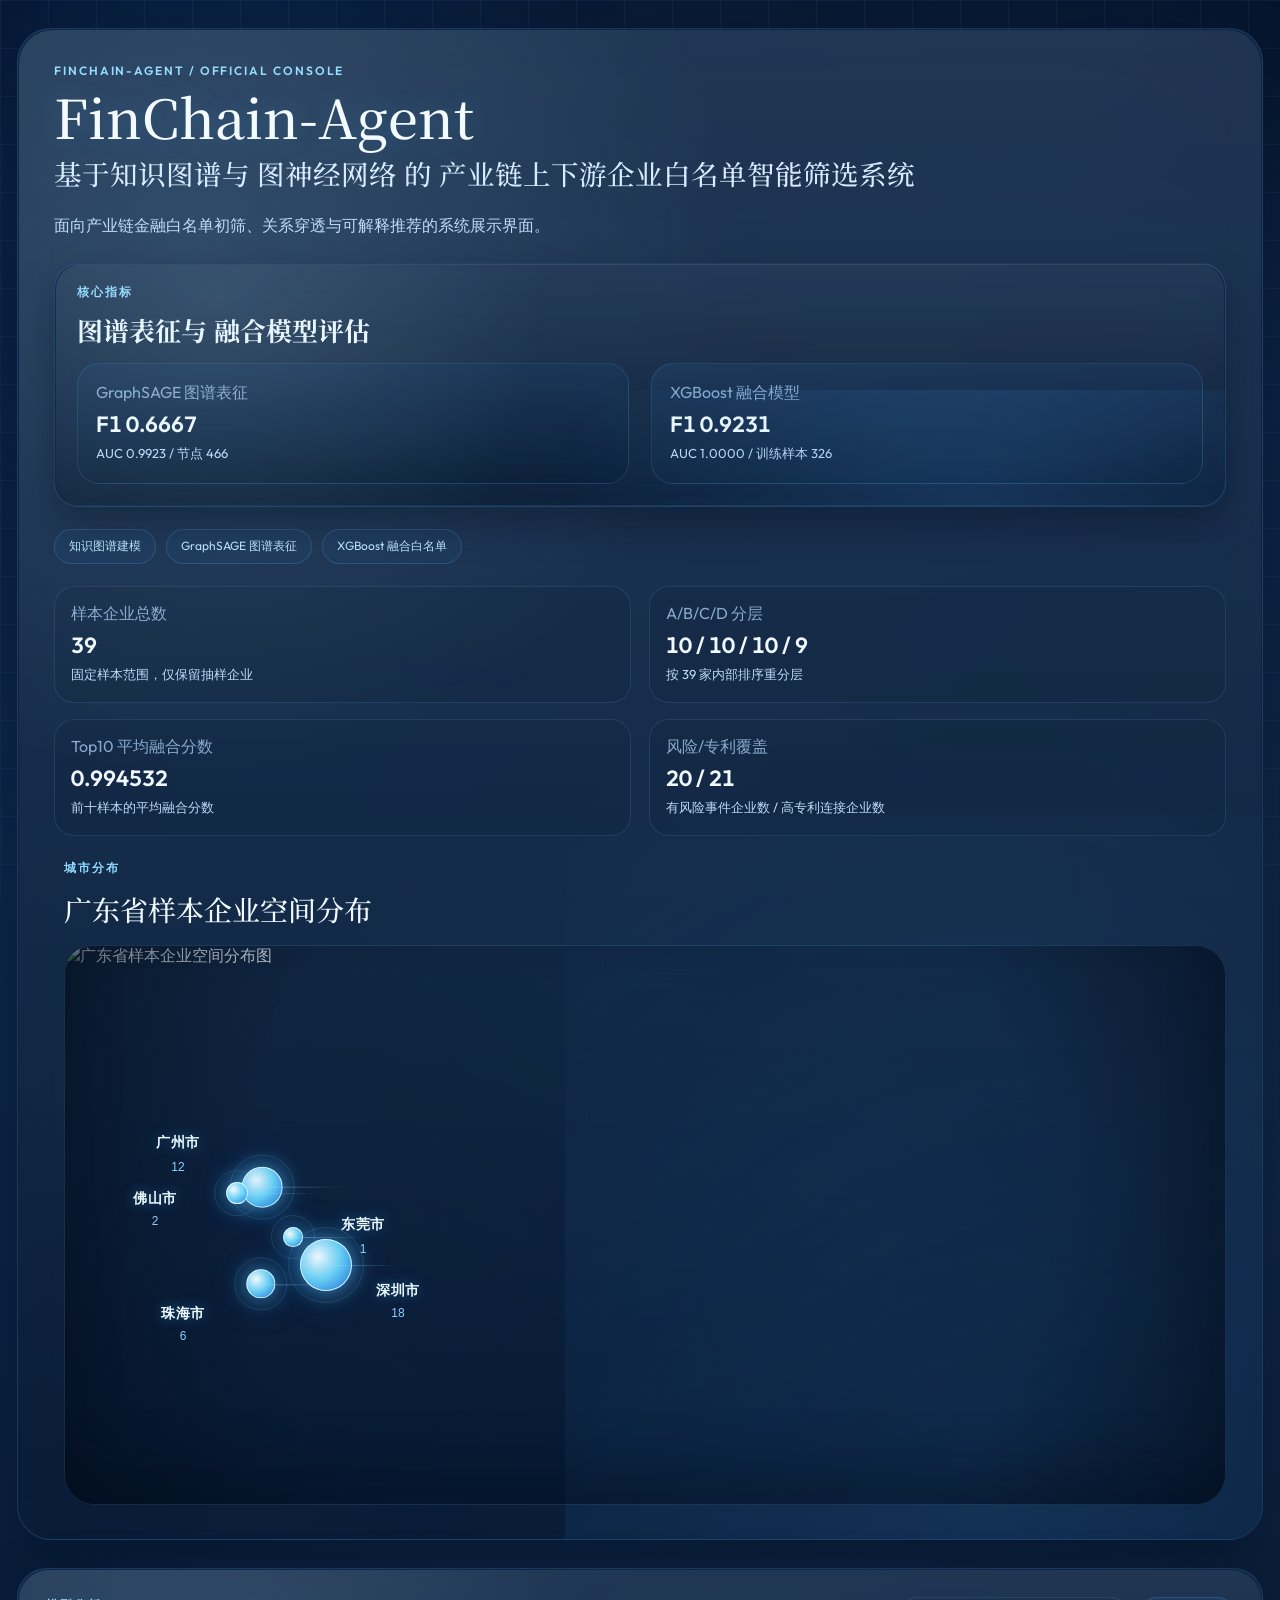
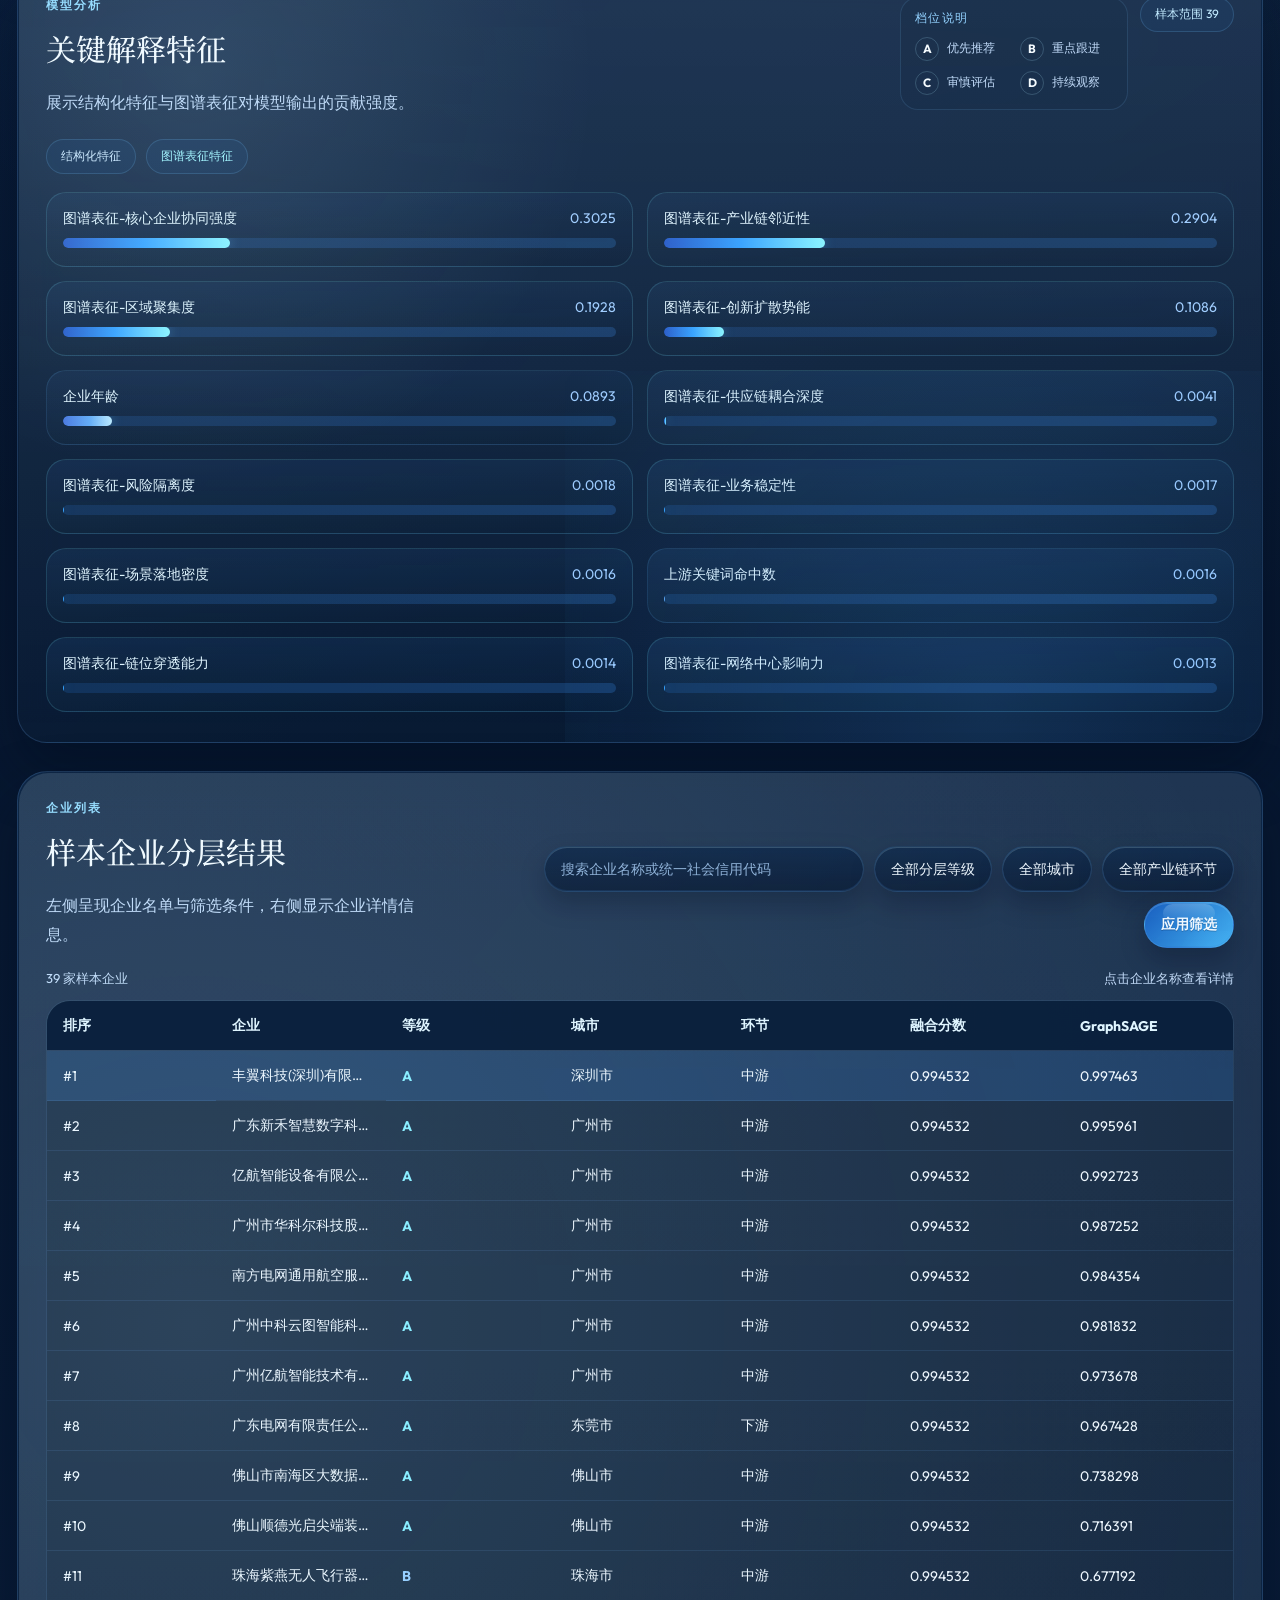
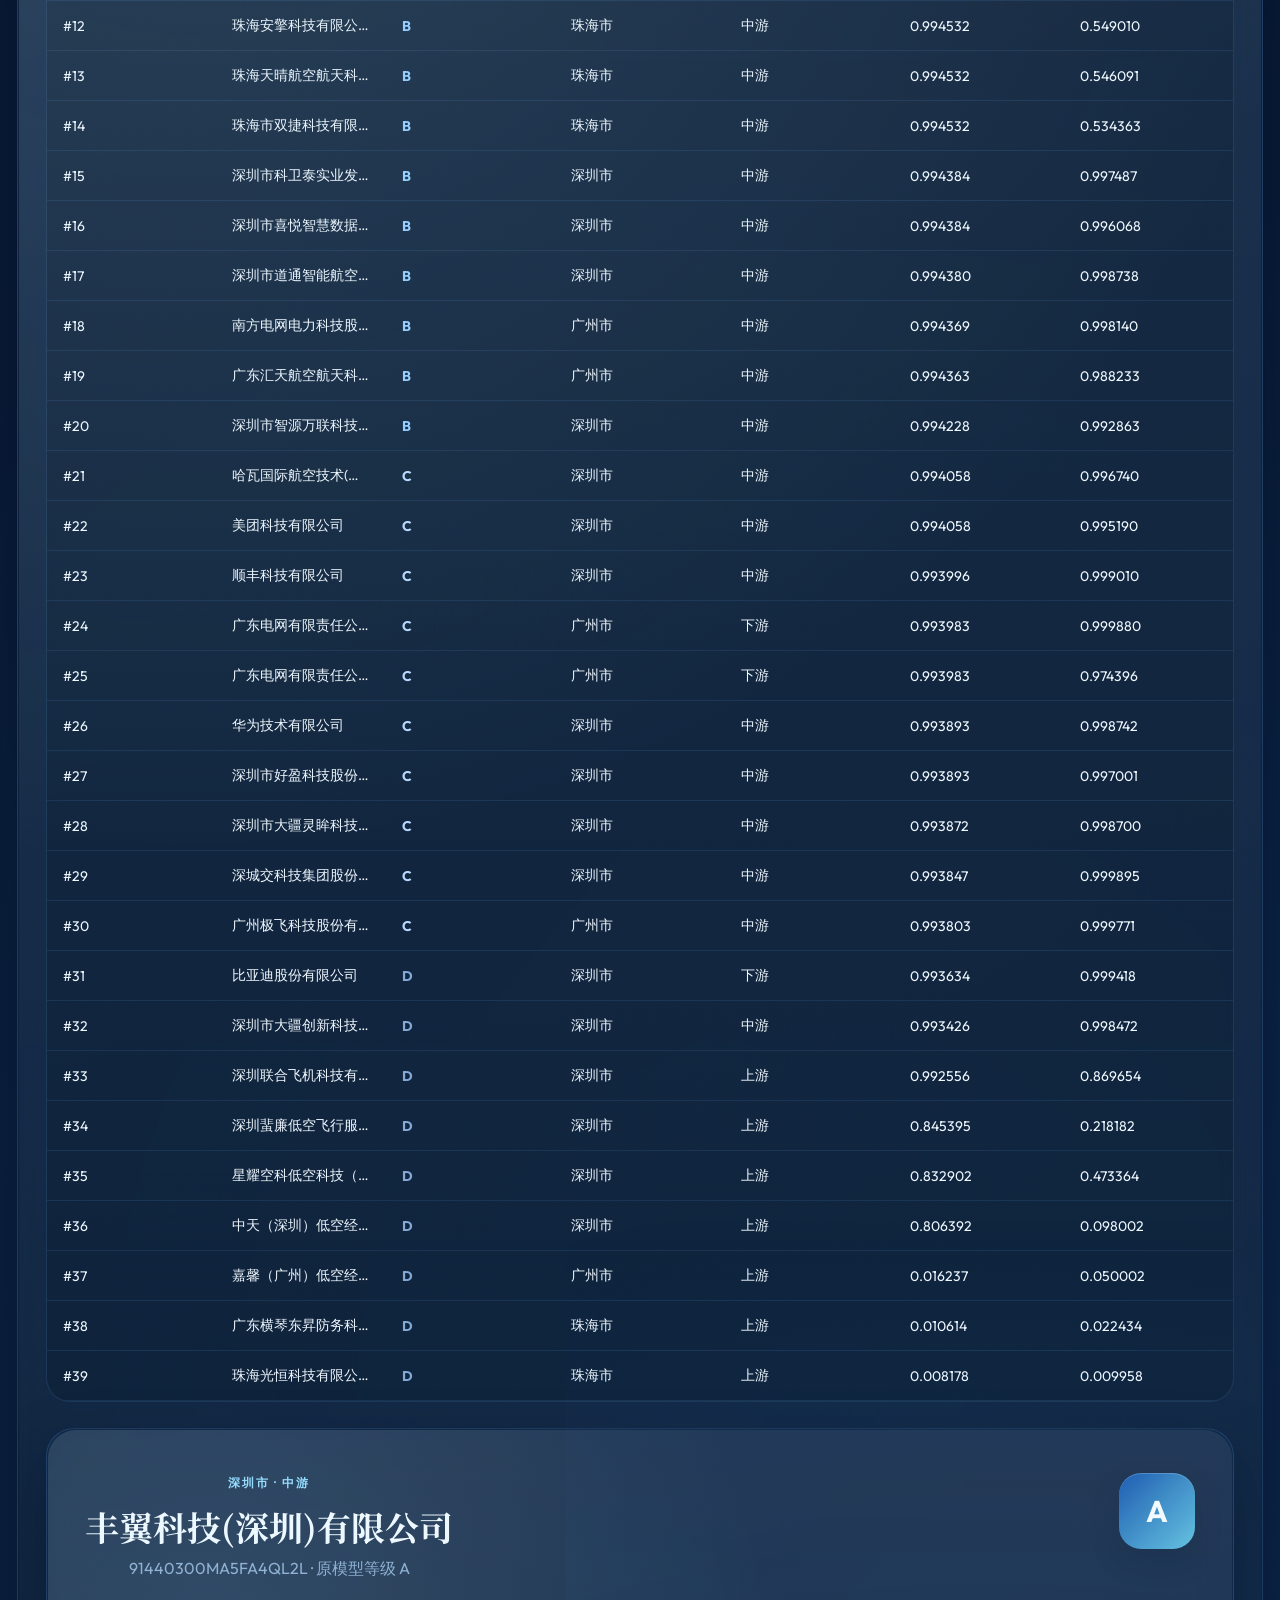
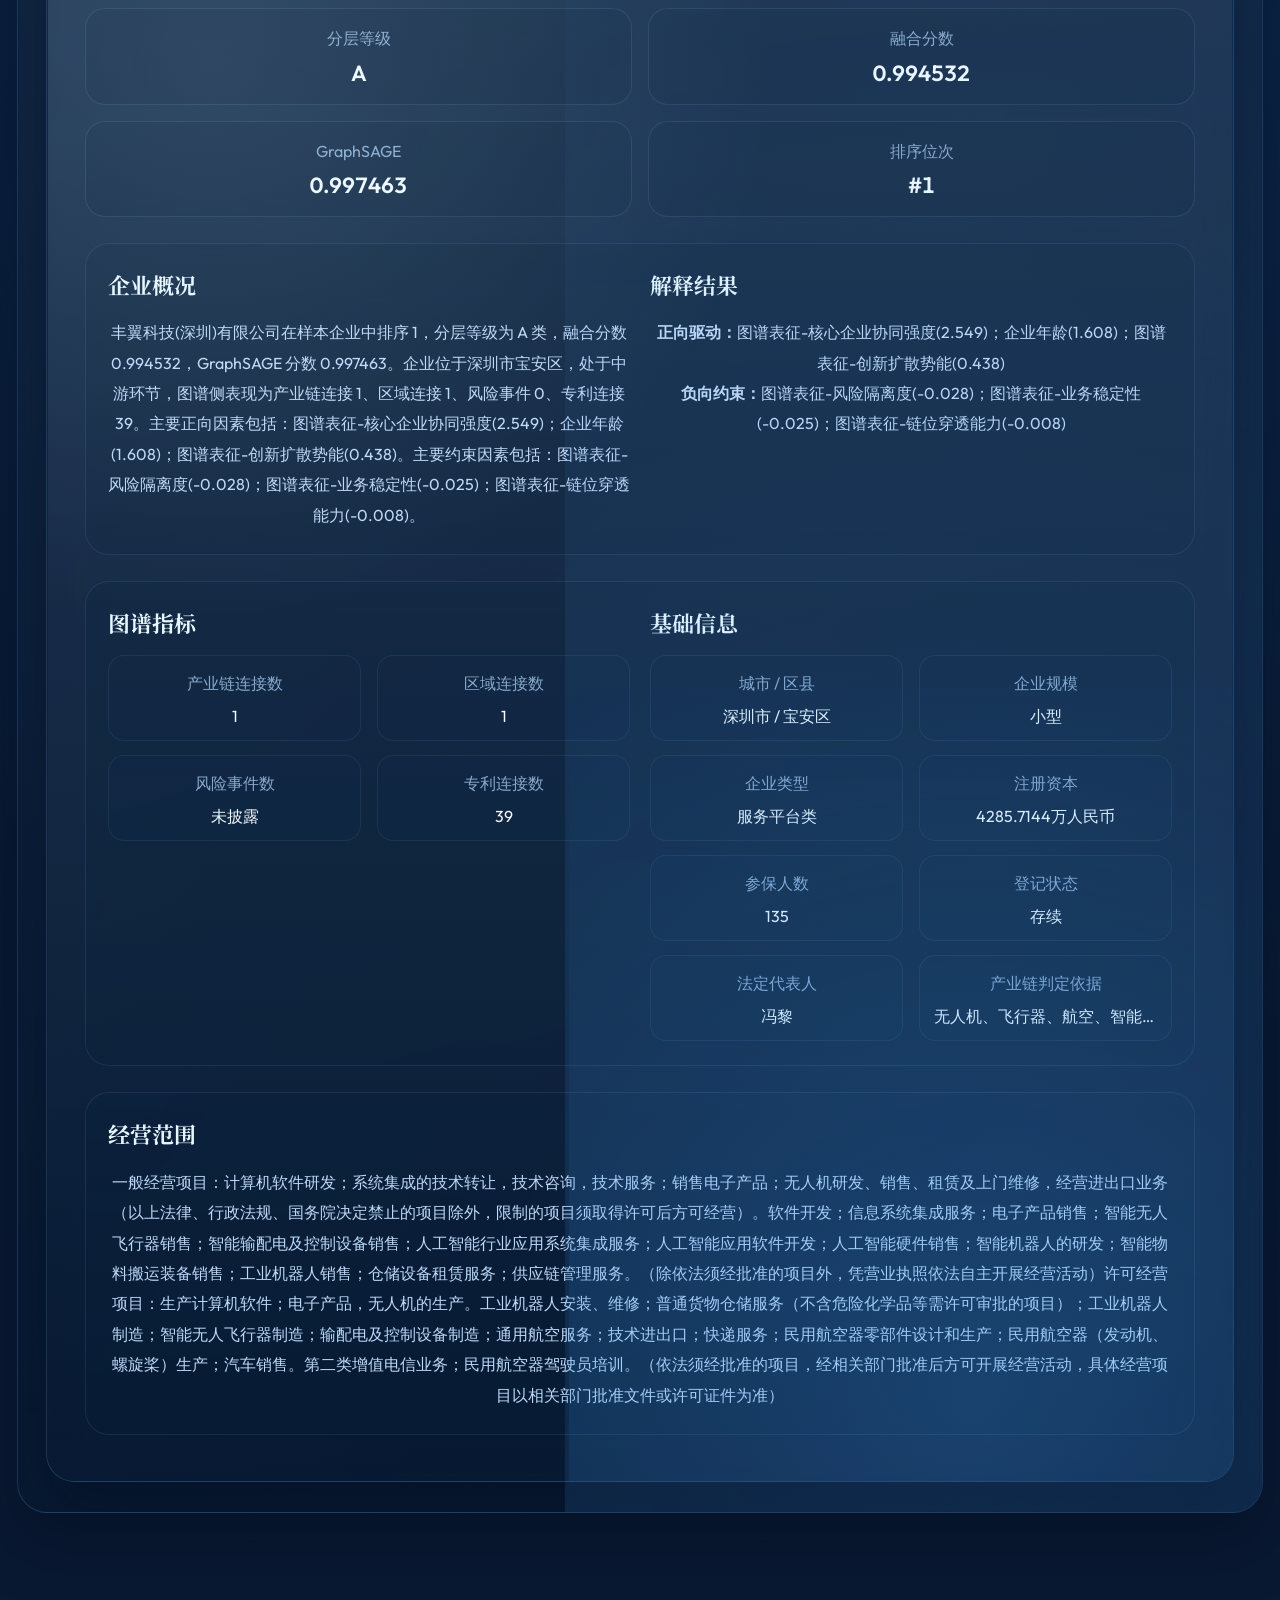
==== commit 6229c199: "Polish FinChain-Agent map and company detail layout" ====
--- a/prototype_app/site/index.html
+++ b/prototype_app/site/index.html
@@ -49,7 +49,6 @@
               <div>
                 <p class="panel-kicker">城市分布</p>
                 <h3>广东省样本企业空间分布</h3>
-                <p class="panel-desc">以气泡大小表示城市样本企业数量。</p>
               </div>
             </div>
             <div id="guangdong-map" class="guangdong-map"></div>
@@ -65,7 +64,10 @@
               <h3 data-blur-text data-animate-by="phrases" data-direction="bottom">关键解释特征</h3>
               <p class="panel-desc">展示结构化特征与图谱表征对模型输出的贡献强度。</p>
             </div>
-            <div class="panel-chip">样本范围 <span id="sample-size-chip">39</span></div>
+            <div class="analysis-head-side">
+              <div id="level-legend-card" class="level-legend-card"></div>
+              <div class="panel-chip">样本范围 <span id="sample-size-chip">39</span></div>
+            </div>
           </div>
           <div class="analysis-grid">
             <section class="analysis-features">
@@ -120,12 +122,10 @@
                       <th>排序</th>
                       <th>企业</th>
                       <th>等级</th>
-                      <th>梯队</th>
                       <th>城市</th>
                       <th>环节</th>
                       <th>融合分数</th>
                       <th>GraphSAGE</th>
-                      <th>风险数</th>
                     </tr>
                   </thead>
                   <tbody id="company-table-body"></tbody>
--- a/prototype_app/site/styles.css
+++ b/prototype_app/site/styles.css
@@ -369,15 +369,7 @@
   position: relative;
   min-height: 560px;
   border-radius: 30px;
-  border: 1px solid rgba(111, 195, 255, 0.18);
-  background:
-    radial-gradient(circle at 10% 8%, rgba(34, 89, 176, 0.2), transparent 20%),
-    radial-gradient(circle at 84% 68%, rgba(64, 133, 223, 0.14), transparent 24%),
-    linear-gradient(180deg, rgba(5, 20, 43, 0.92), rgba(5, 23, 48, 0.9));
-  box-shadow:
-    inset 0 1px 0 rgba(202, 242, 255, 0.14),
-    inset 0 0 40px rgba(31, 103, 193, 0.18),
-    0 22px 44px rgba(0, 12, 29, 0.3);
+  background: transparent;
   overflow: hidden;
 }
 
@@ -385,67 +377,44 @@
   content: "";
   position: absolute;
   inset: 0;
+  border-radius: inherit;
   background:
-    linear-gradient(rgba(70, 142, 219, 0.08) 1px, transparent 1px),
-    linear-gradient(90deg, rgba(70, 142, 219, 0.08) 1px, transparent 1px);
-  background-size: 34px 34px;
-  opacity: 0.9;
+    radial-gradient(circle at 50% 48%, rgba(16, 58, 118, 0), rgba(5, 18, 36, 0.08) 62%, rgba(3, 10, 23, 0.52) 100%),
+    linear-gradient(180deg, rgba(7, 24, 47, 0.08), rgba(7, 24, 47, 0.26));
+  z-index: 2;
+  pointer-events: none;
 }
 
 .guangdong-map::after {
   content: "";
   position: absolute;
   inset: 0;
-  background-image:
-    radial-gradient(circle at 18% 20%, rgba(142, 229, 255, 0.92) 0.8px, transparent 1px),
-    radial-gradient(circle at 72% 16%, rgba(142, 229, 255, 0.85) 0.75px, transparent 0.95px),
-    radial-gradient(circle at 86% 34%, rgba(142, 229, 255, 0.8) 0.7px, transparent 0.92px),
-    radial-gradient(circle at 56% 78%, rgba(142, 229, 255, 0.8) 0.75px, transparent 0.94px);
-  background-size: auto;
-  opacity: 0.44;
+  border-radius: inherit;
+  box-shadow:
+    inset 0 0 0 1px rgba(129, 211, 255, 0.14),
+    inset 0 -36px 56px rgba(3, 10, 23, 0.3);
+  z-index: 3;
   pointer-events: none;
 }
 
-.gd-map-svg {
+.gd-map-image-mask {
   position: relative;
   width: 100%;
   height: 100%;
+  min-height: inherit;
+  border-radius: inherit;
+  overflow: hidden;
+  z-index: 1;
+}
+
+.gd-map-image {
+  width: 100%;
+  height: 100%;
+  min-height: inherit;
   display: block;
-  z-index: 1;
-}
-
-.gd-coast-haze {
-  fill: rgba(11, 57, 135, 0.24);
-}
-
-.gd-sea-band {
-  fill: rgba(35, 110, 209, 0.18);
-}
-
-.gd-map-outline {
-  fill: none;
-  stroke: rgba(158, 229, 255, 0.98);
-  stroke-width: 4.4;
-  stroke-linejoin: round;
-  filter: drop-shadow(0 0 6px rgba(93, 187, 255, 0.7)) drop-shadow(0 0 16px rgba(40, 147, 255, 0.34));
-}
-
-.gd-map-inner {
-  fill: rgba(18, 73, 148, 0.46);
-  stroke: rgba(172, 231, 255, 0.58);
-  stroke-width: 1.4;
-}
-
-.gd-river-line {
-  fill: none;
-  stroke: rgba(98, 191, 255, 0.32);
-  stroke-width: 2;
-  stroke-linecap: round;
-}
-
-.gd-river-line--soft {
-  stroke: rgba(98, 191, 255, 0.18);
-  stroke-width: 1.3;
+  object-fit: cover;
+  object-position: center;
+  filter: saturate(1.02) brightness(0.96);
 }
 
 .gd-bubble-layer {
@@ -540,6 +509,61 @@
   justify-content: space-between;
   gap: 18px;
   margin-bottom: 22px;
+}
+
+.analysis-head-side {
+  display: flex;
+  align-items: flex-start;
+  gap: 12px;
+}
+
+.level-legend-card {
+  min-width: 228px;
+  padding: 12px 14px 14px;
+  border-radius: 18px;
+  border: 1px solid rgba(111, 191, 255, 0.14);
+  background: rgba(10, 33, 61, 0.46);
+}
+
+.level-legend-title {
+  margin-bottom: 10px;
+  font-size: 12px;
+  letter-spacing: 0.12em;
+  text-transform: uppercase;
+  color: #8bcfff;
+}
+
+.level-legend-list {
+  display: grid;
+  grid-template-columns: repeat(2, minmax(0, 1fr));
+  gap: 10px 12px;
+}
+
+.level-legend-item {
+  display: flex;
+  align-items: center;
+  gap: 8px;
+  min-width: 0;
+}
+
+.level-legend-badge {
+  width: 24px;
+  height: 24px;
+  flex: 0 0 auto;
+  border-radius: 999px;
+  display: grid;
+  place-items: center;
+  font-size: 12px;
+  font-weight: 700;
+  color: #f4fbff;
+  border: 1px solid rgba(172, 231, 255, 0.2);
+}
+
+.level-legend-text {
+  min-width: 0;
+  font-size: 12px;
+  color: var(--text-soft);
+  white-space: nowrap;
 }
 
 .panel-head h3 {
@@ -759,7 +783,7 @@
 }
 
 .content-grid {
-  grid-template-columns: minmax(900px, 1.7fr) minmax(620px, 1.1fr);
+  grid-template-columns: minmax(700px, 1.18fr) minmax(760px, 1.42fr);
   align-items: start;
   gap: 26px;
 }
@@ -843,11 +867,9 @@
 
 .cell-rank,
 .cell-level,
-.cell-bucket,
 .cell-city,
 .cell-chain,
-.cell-score,
-.cell-risk {
+.cell-score {
   white-space: nowrap;
 }
 
@@ -1015,6 +1037,7 @@
 }
 
 @media (max-width: 1180px) {
+  .analysis-head-side,
   .metric-panels,
   .bar-list,
   .detail-section--summary,
